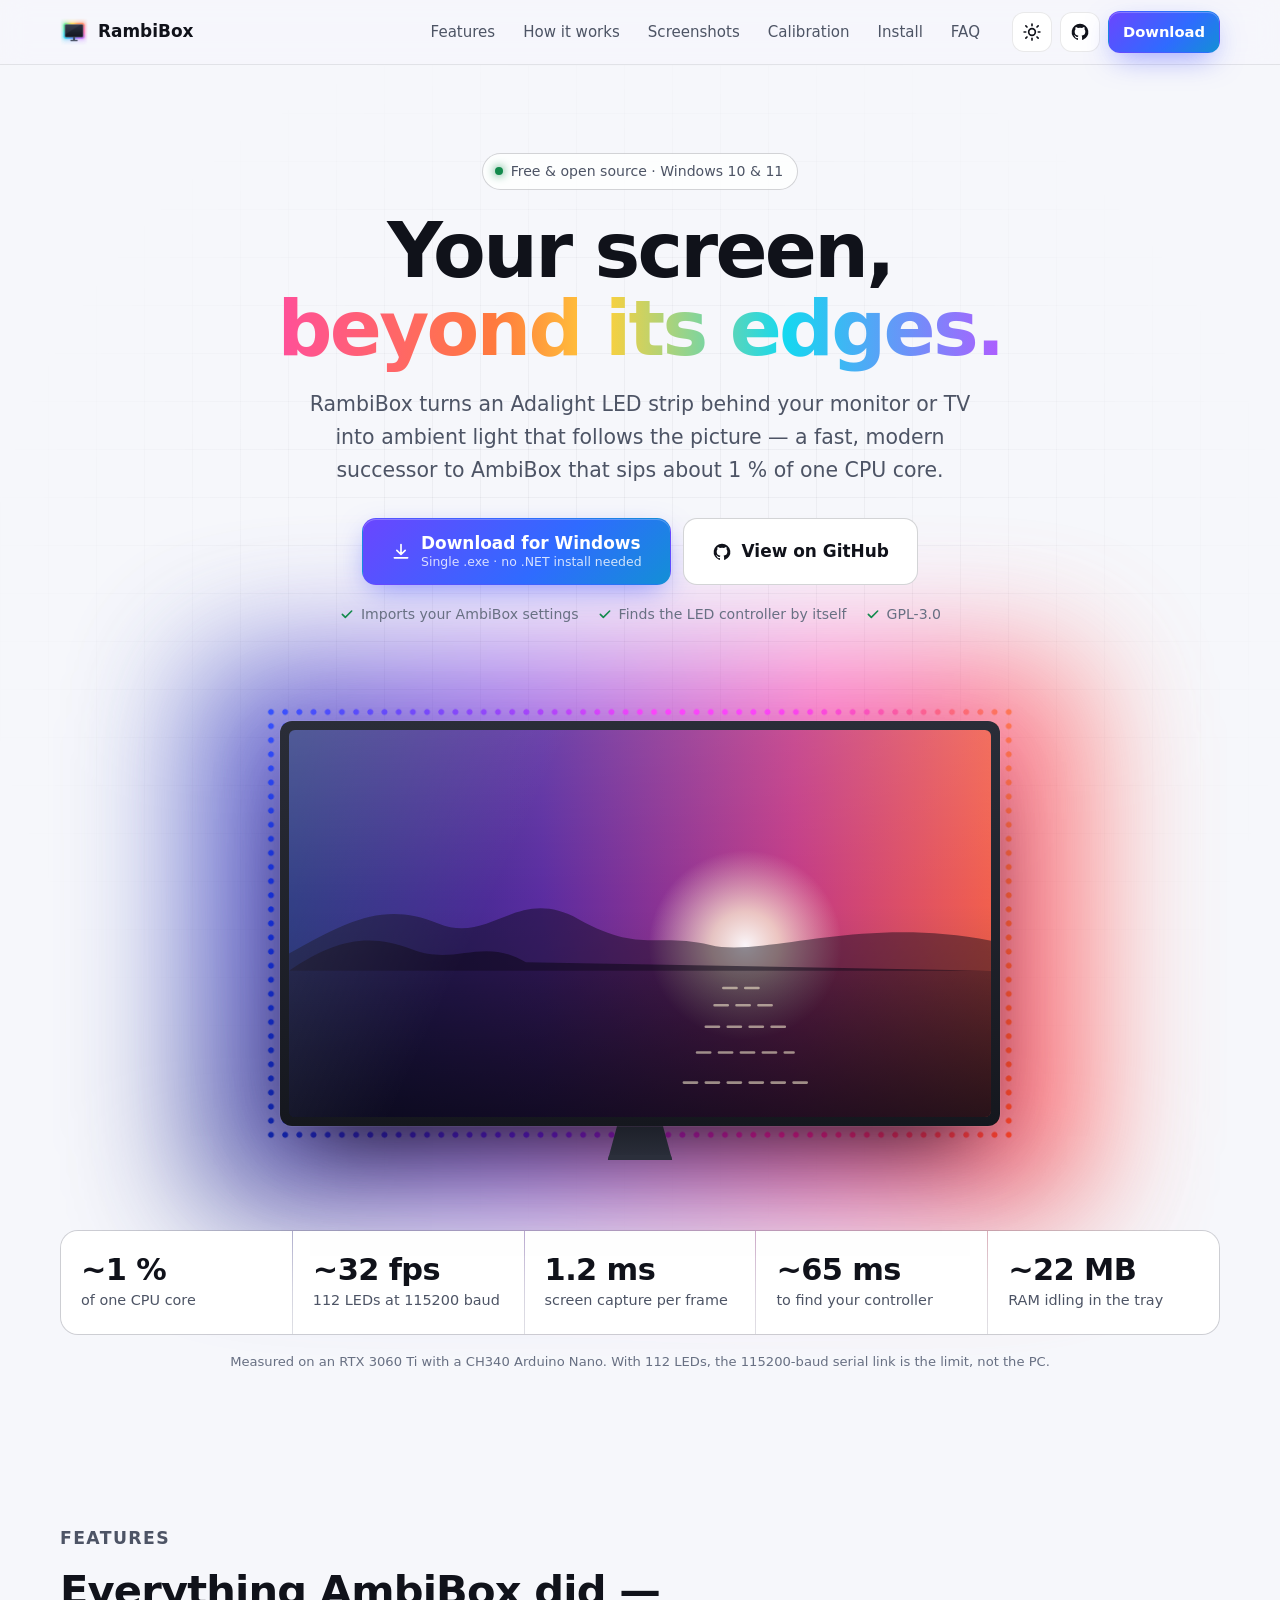
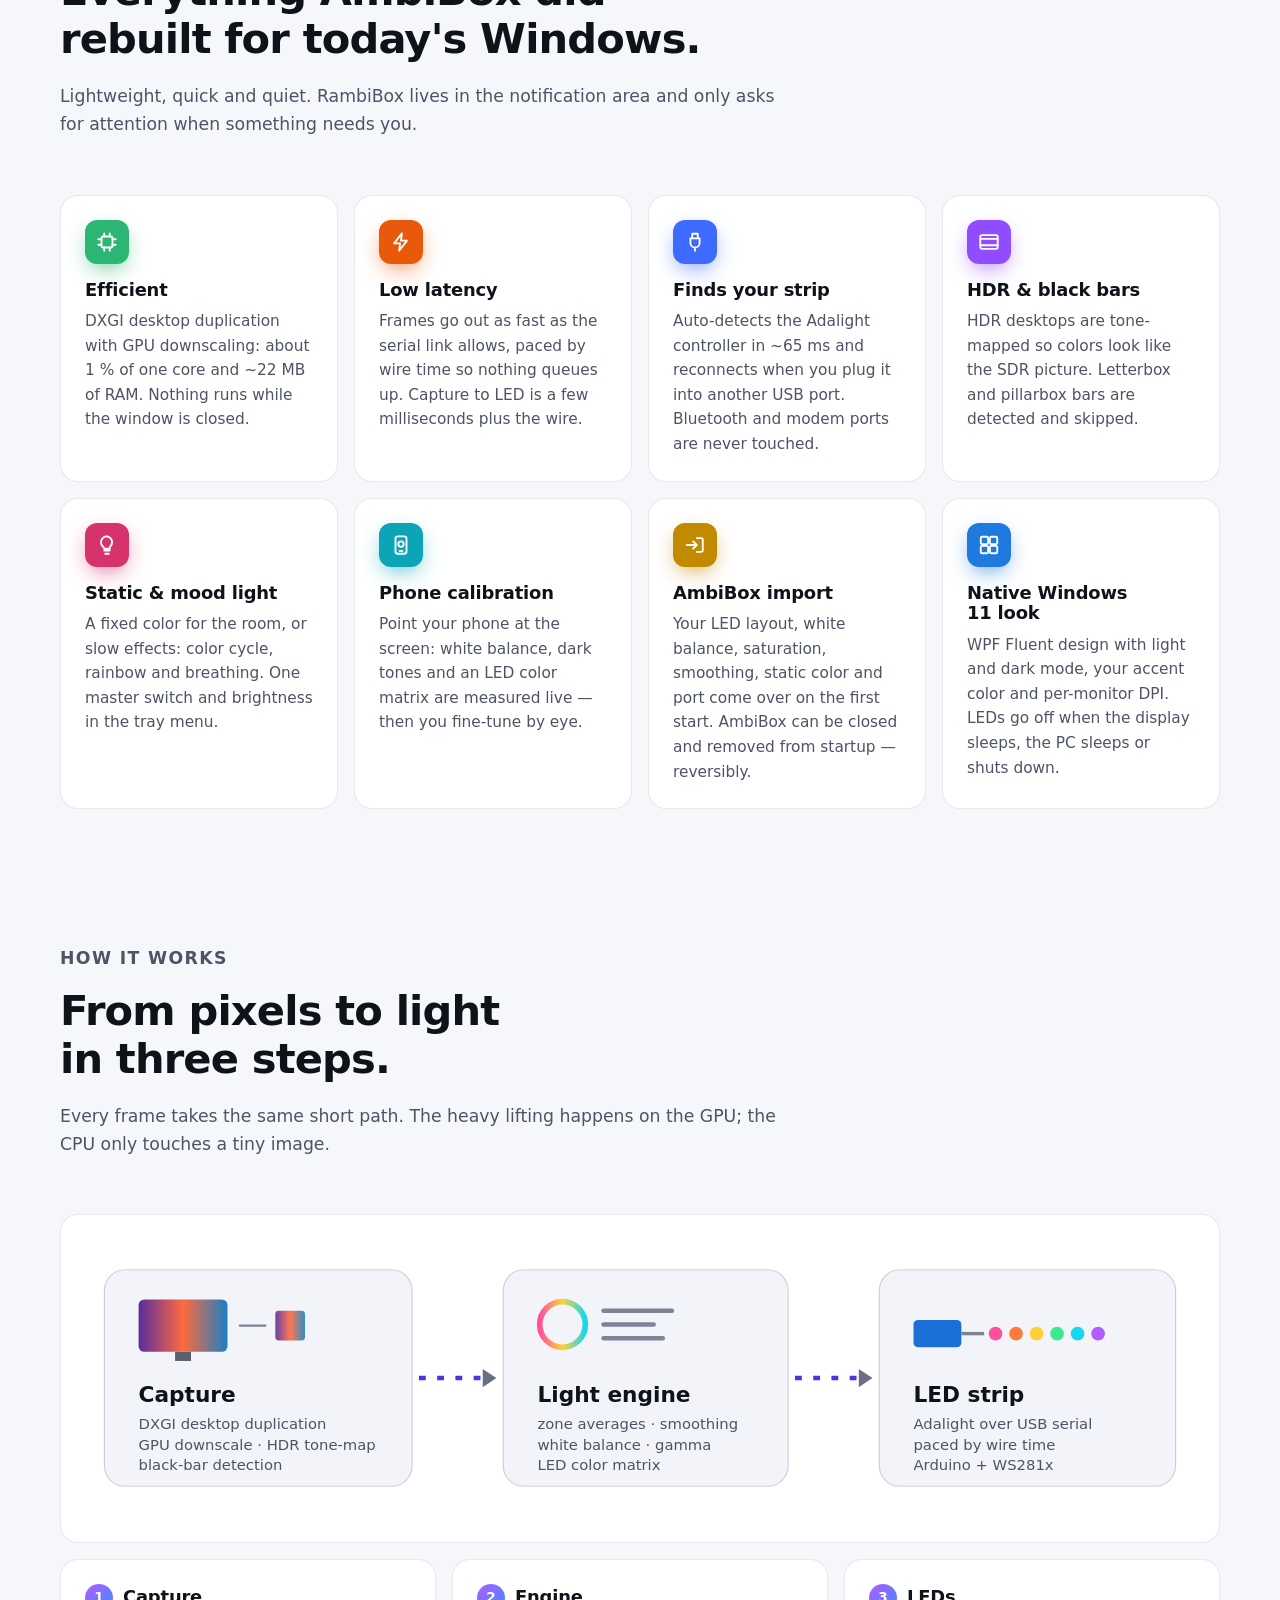
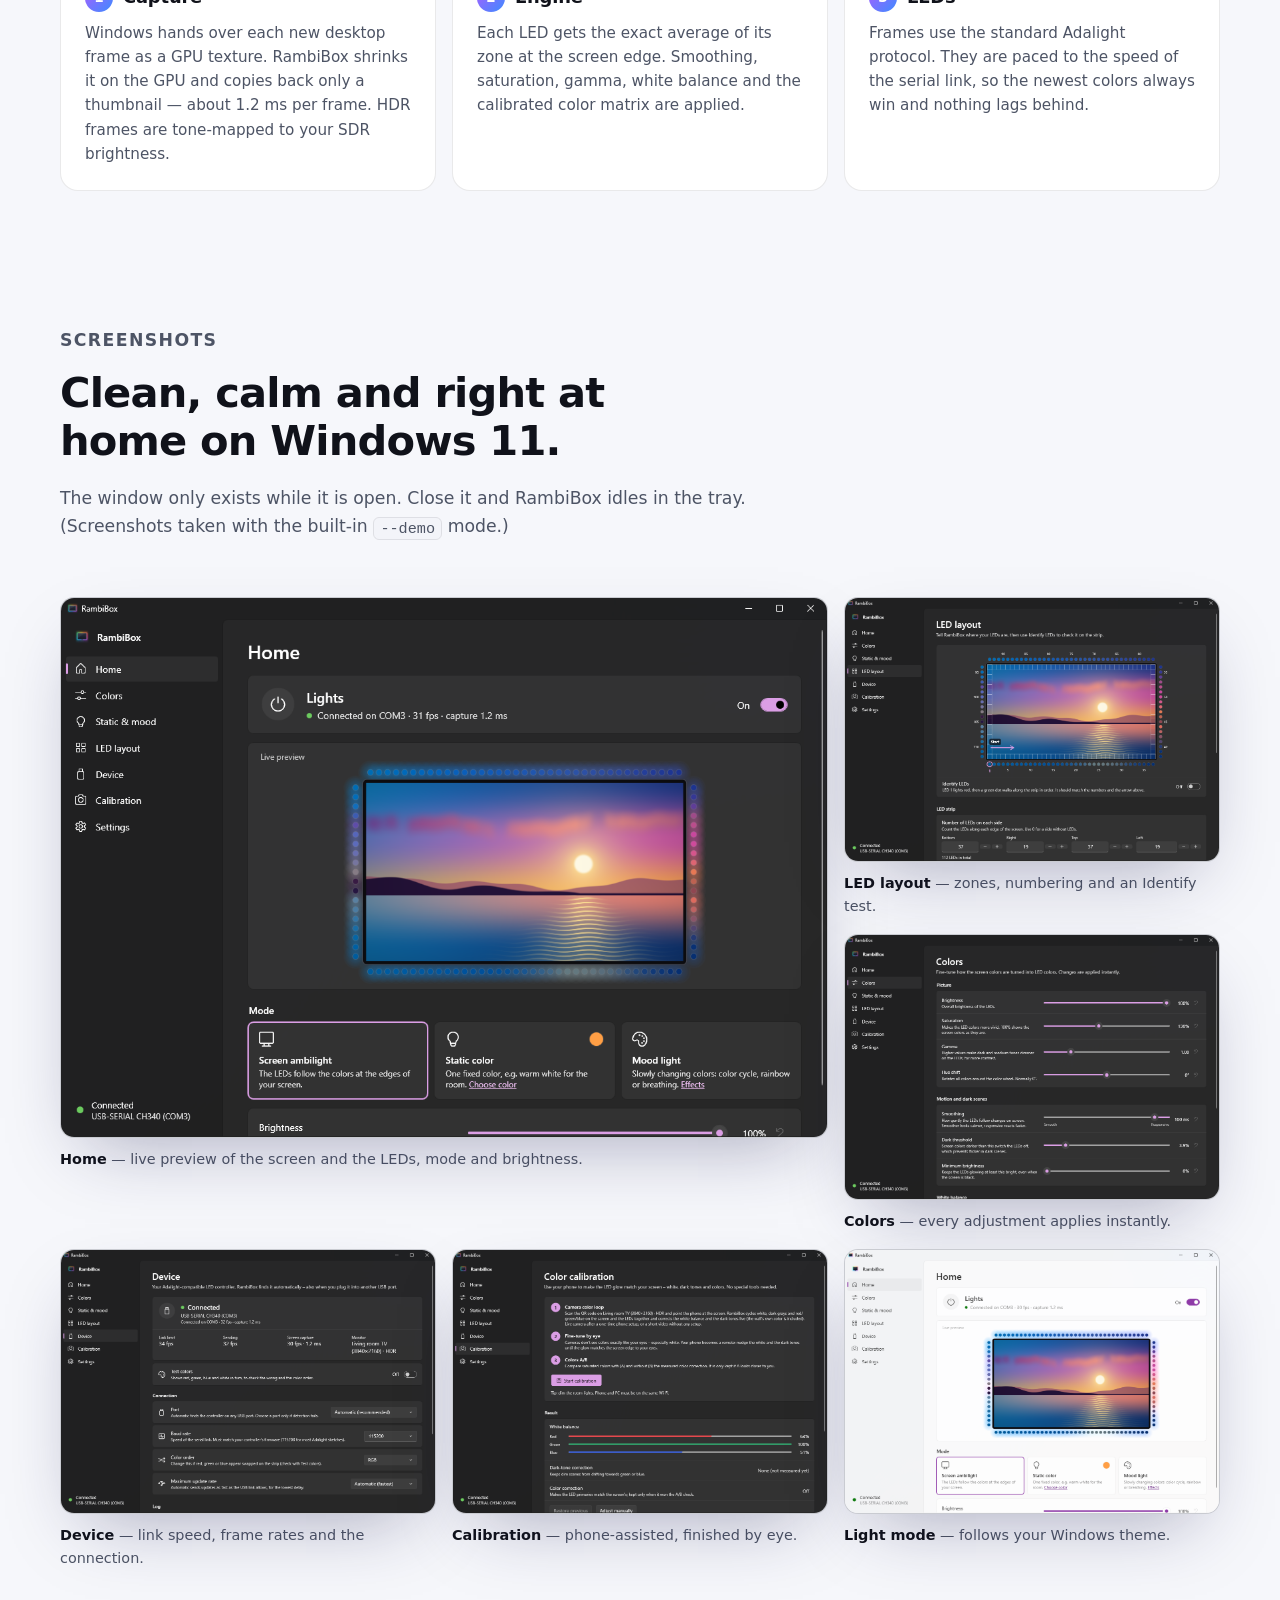
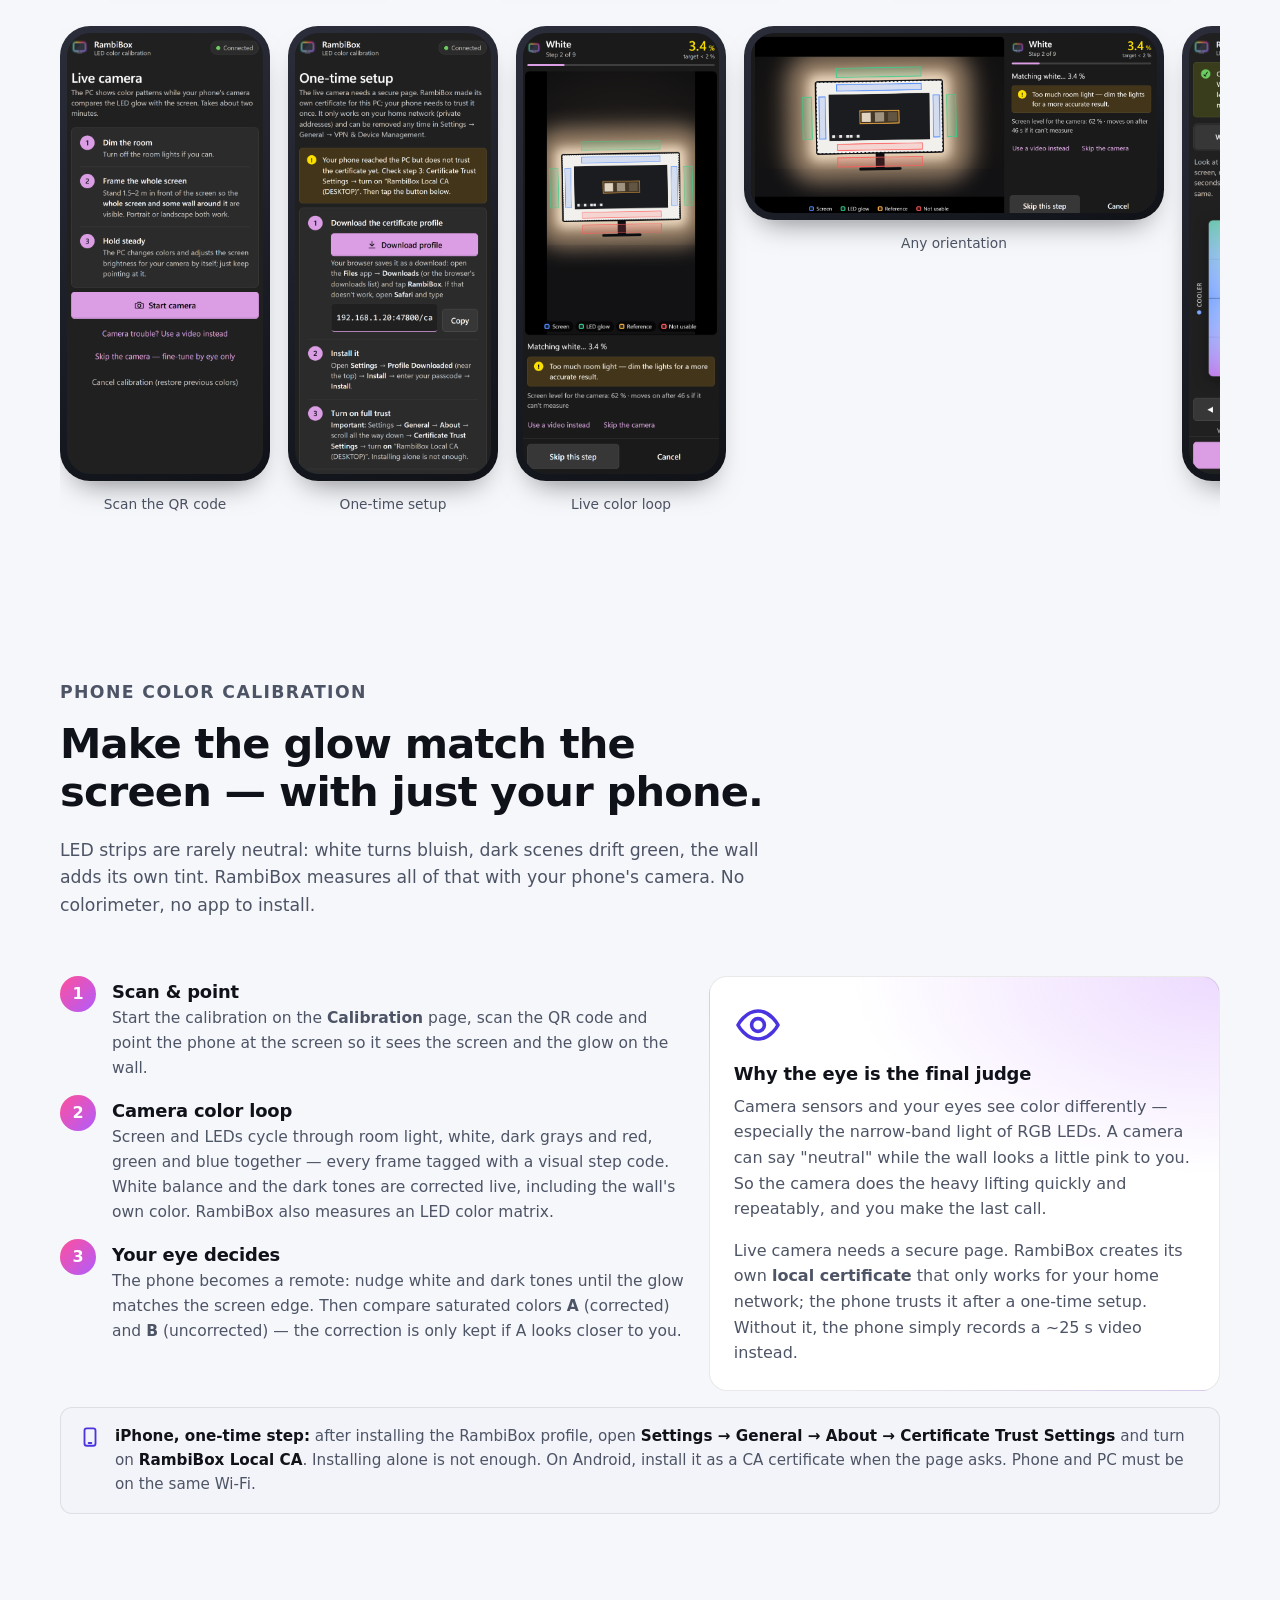
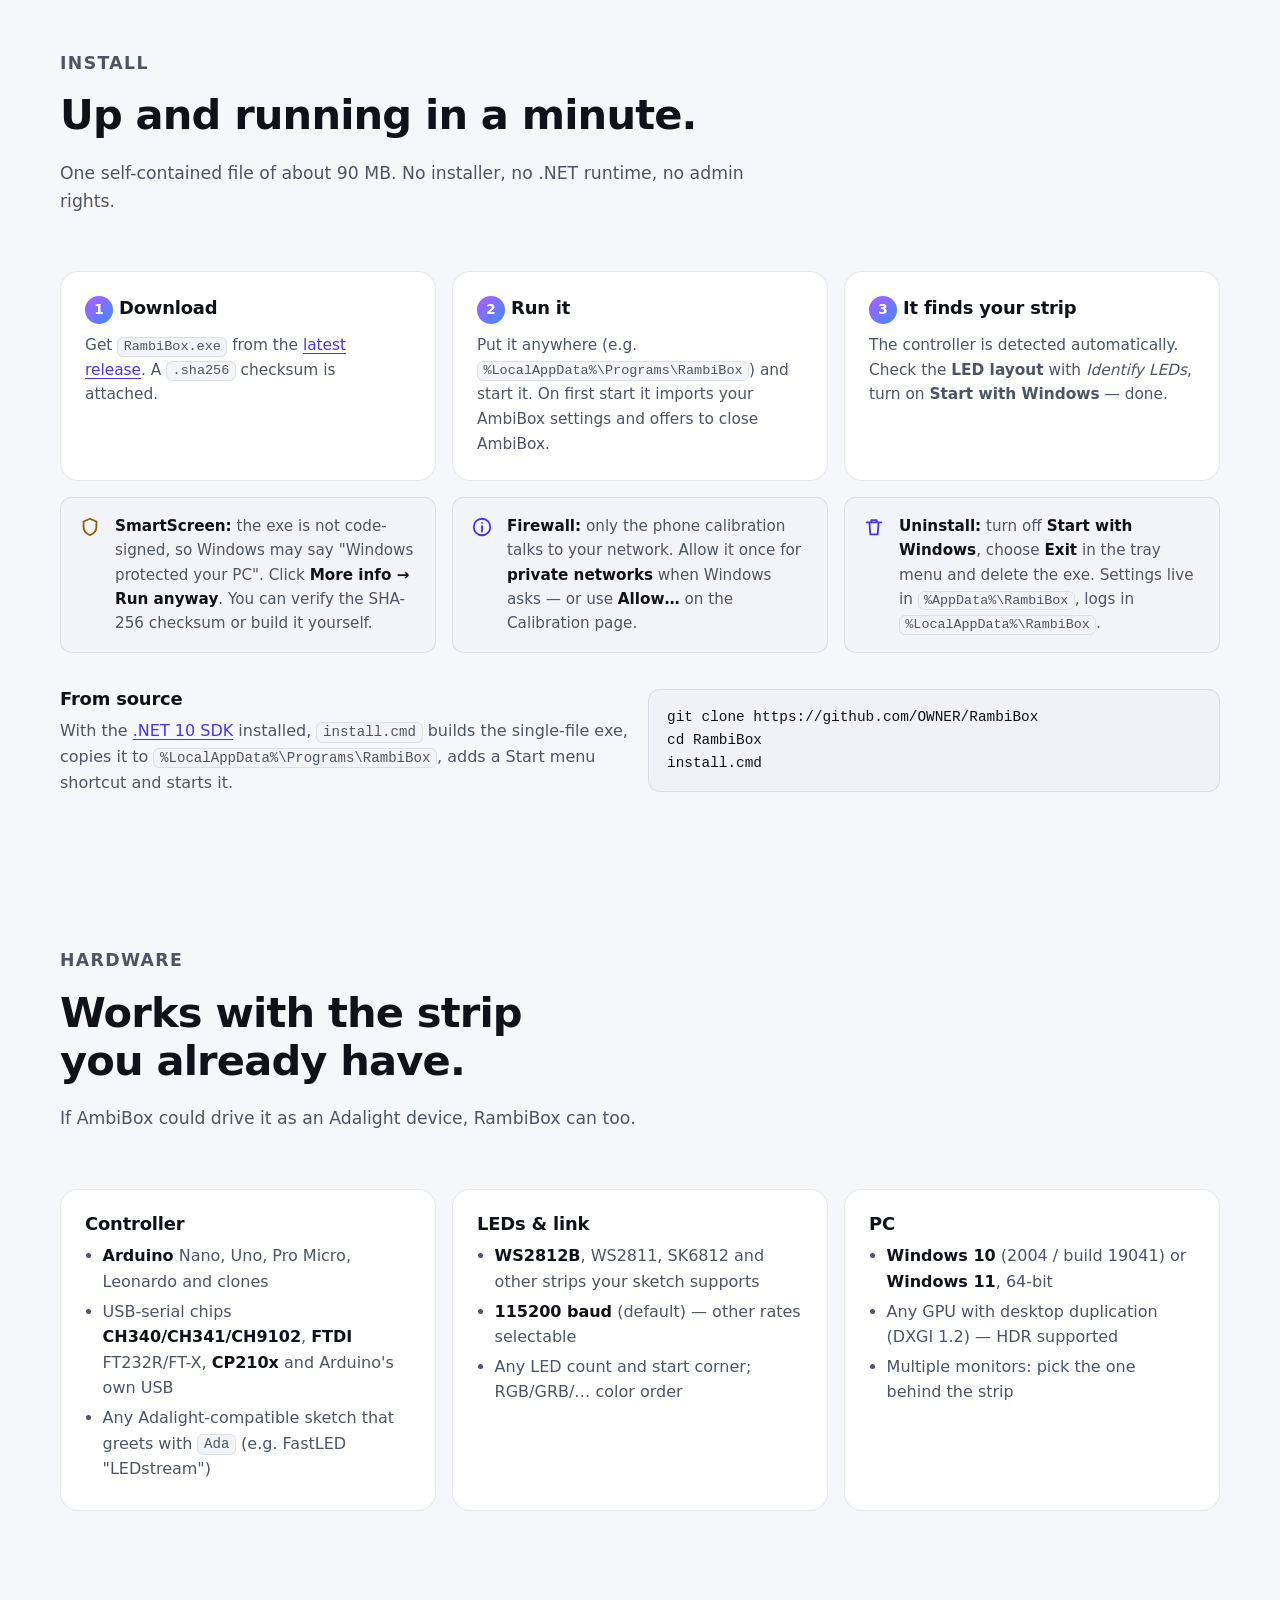
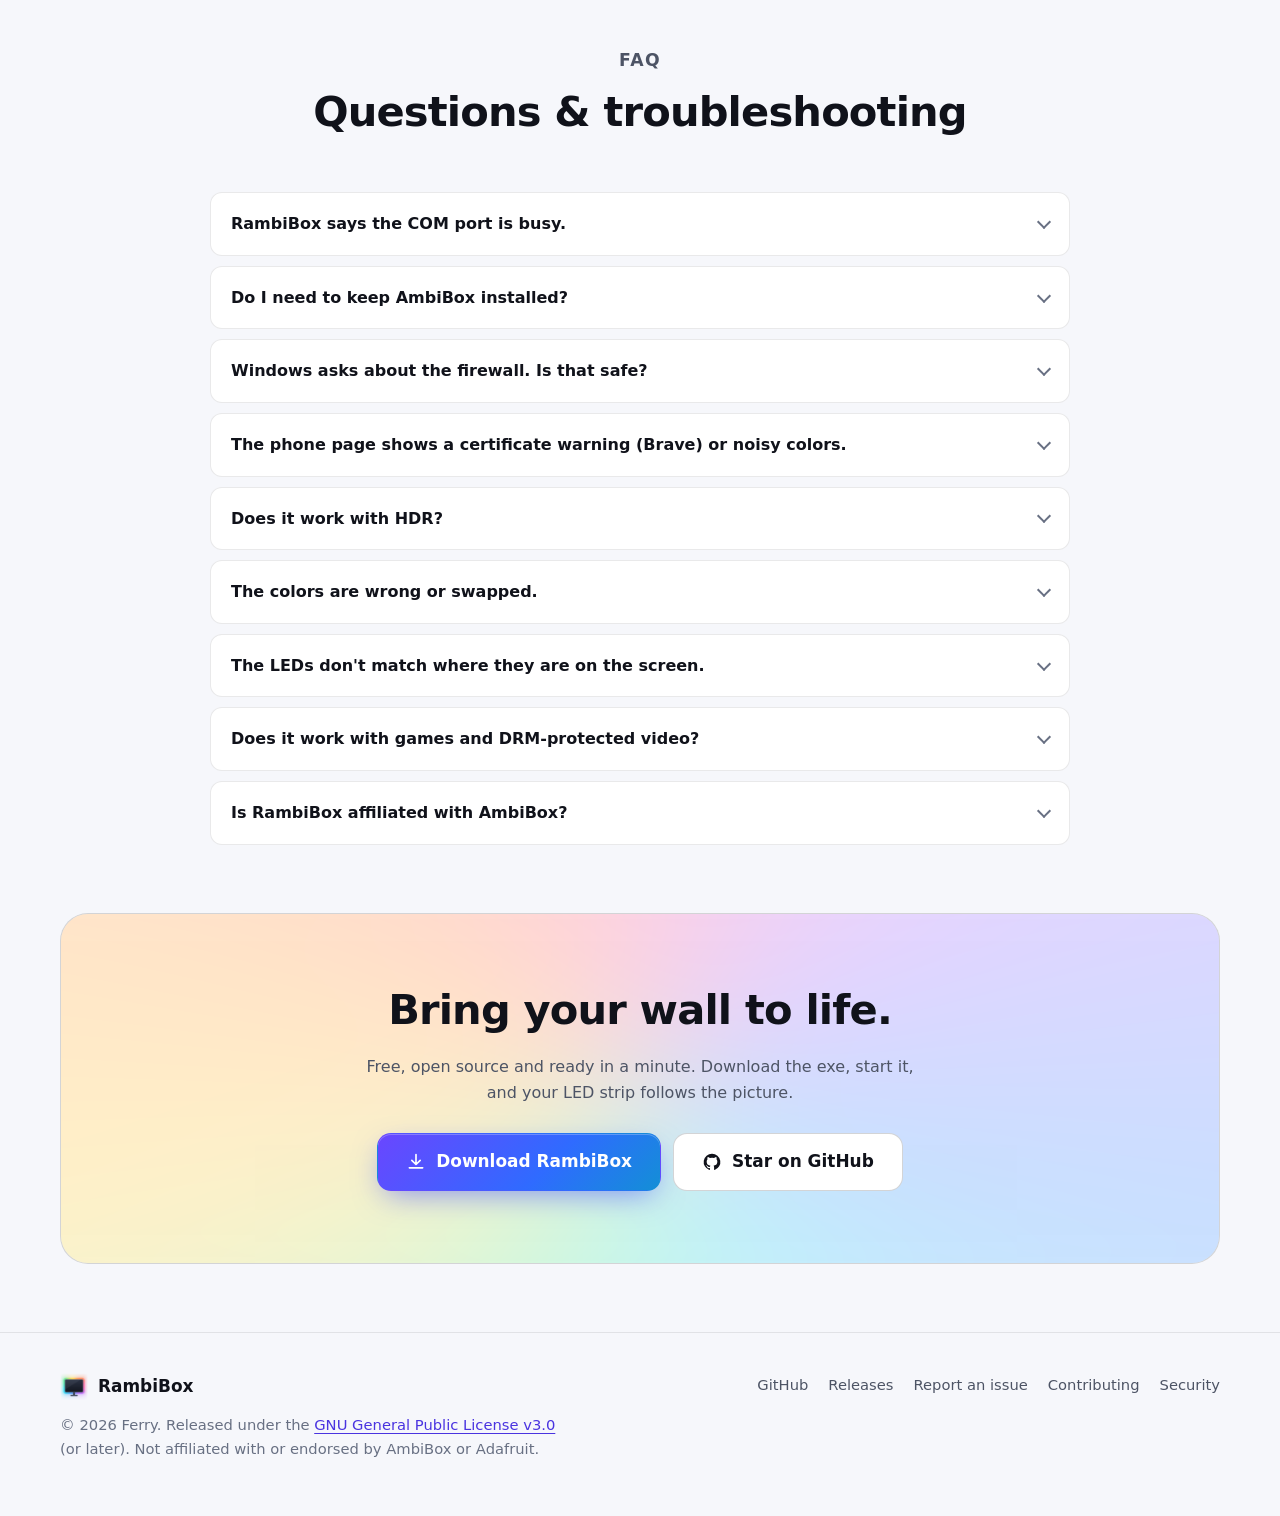
==== docs/index.html @ d223a51d "Open-source release: GPL-3.0, README, website, CI/release/pages workflows, --demo mode - LICENSE (GP" ====
<!doctype html>
<html lang="en">
<head>
  <meta charset="utf-8">
  <meta name="viewport" content="width=device-width, initial-scale=1">
  <title>RambiBox — Ambilight for Windows with Adalight LED strips</title>
  <meta name="description" content="RambiBox turns an Adalight LED strip behind your monitor or TV into ambient light that follows the picture. A fast, modern, open-source successor to AmbiBox for Windows 10 and 11.">
  <meta name="theme-color" content="#08090e" media="(prefers-color-scheme: dark)">
  <meta name="theme-color" content="#f6f7fb" media="(prefers-color-scheme: light)">
  <link rel="canonical" href="https://OWNER.github.io/RambiBox/">
  <link rel="icon" href="favicon.ico" sizes="any">
  <link rel="icon" href="assets/icon-256.png" type="image/png">
  <link rel="apple-touch-icon" href="assets/apple-touch-icon.png">

  <meta property="og:type" content="website">
  <meta property="og:site_name" content="RambiBox">
  <meta property="og:title" content="RambiBox — Ambilight for Windows">
  <meta property="og:description" content="Ambient light for Adalight LED strips on Windows 10/11: ~1 % CPU, ~32 fps, HDR, black-bar detection and phone color calibration. Free and open source.">
  <meta property="og:url" content="https://OWNER.github.io/RambiBox/">
  <meta property="og:image" content="https://OWNER.github.io/RambiBox/assets/og-image.png">
  <meta property="og:image:width" content="1200">
  <meta property="og:image:height" content="630">
  <meta property="og:image:alt" content="RambiBox: the app window with a live preview, surrounded by colorful ambient light">
  <meta name="twitter:card" content="summary_large_image">
  <meta name="twitter:title" content="RambiBox — Ambilight for Windows">
  <meta name="twitter:description" content="A fast, modern, open-source successor to AmbiBox for Adalight LED strips.">
  <meta name="twitter:image" content="https://OWNER.github.io/RambiBox/assets/og-image.png">

  <script>
    // apply a saved theme before first paint (no flash); storage may be unavailable
    (function () {
      var t = (location.search.match(/[?&]theme=(light|dark)/) || [])[1];
      try { t = t || localStorage.getItem("rambibox-theme"); } catch (e) {}
      if (t === "light" || t === "dark") document.documentElement.dataset.theme = t;
    })();
  </script>
  <link rel="stylesheet" href="style.css">
  <script type="application/ld+json">
  {
    "@context": "https://schema.org",
    "@type": "SoftwareApplication",
    "name": "RambiBox",
    "operatingSystem": "Windows 10, Windows 11",
    "applicationCategory": "UtilitiesApplication",
    "license": "https://www.gnu.org/licenses/gpl-3.0.html",
    "offers": { "@type": "Offer", "price": "0", "priceCurrency": "EUR" },
    "downloadUrl": "https://github.com/OWNER/RambiBox/releases/latest",
    "url": "https://OWNER.github.io/RambiBox/"
  }
  </script>
</head>
<body>
  <a class="skip-link" href="#main">Skip to content</a>

  <!-- shared icon symbols -->
  <svg width="0" height="0" style="position:absolute" aria-hidden="true" focusable="false">
    <defs>
      <symbol id="i-download" viewBox="0 0 24 24"><path fill="none" stroke="currentColor" stroke-width="2" stroke-linecap="round" stroke-linejoin="round" d="M12 3v12m0 0 5-5m-5 5-5-5M4 19h16"/></symbol>
      <symbol id="i-github" viewBox="0 0 24 24"><path fill="currentColor" d="M12 2a10 10 0 0 0-3.16 19.49c.5.09.68-.22.68-.48v-1.7c-2.78.6-3.37-1.34-3.37-1.34-.45-1.16-1.11-1.47-1.11-1.47-.91-.62.07-.6.07-.6 1 .07 1.53 1.03 1.53 1.03.9 1.52 2.34 1.08 2.91.83.09-.65.35-1.08.63-1.33-2.22-.25-4.55-1.11-4.55-4.94 0-1.09.39-1.98 1.03-2.68-.1-.26-.45-1.27.1-2.65 0 0 .84-.27 2.75 1.02a9.5 9.5 0 0 1 5 0c1.91-1.29 2.75-1.02 2.75-1.02.55 1.38.2 2.39.1 2.65.64.7 1.03 1.59 1.03 2.68 0 3.84-2.34 4.68-4.57 4.93.36.31.68.92.68 1.85v2.74c0 .27.18.58.69.48A10 10 0 0 0 12 2Z"/></symbol>
      <symbol id="i-check" viewBox="0 0 24 24"><path fill="none" stroke="currentColor" stroke-width="2.4" stroke-linecap="round" stroke-linejoin="round" d="m5 12.5 4.5 4.5L19 7.5"/></symbol>
      <symbol id="i-info" viewBox="0 0 24 24"><g fill="none" stroke="currentColor" stroke-width="2" stroke-linecap="round"><circle cx="12" cy="12" r="9"/><path d="M12 11v6M12 7.5v.01"/></g></symbol>
      <symbol id="i-shield" viewBox="0 0 24 24"><path fill="none" stroke="currentColor" stroke-width="2" stroke-linejoin="round" d="M12 3 5 6v5.5c0 4.4 3 8 7 9.5 4-1.5 7-5.1 7-9.5V6l-7-3Z"/></symbol>
      <symbol id="i-phone" viewBox="0 0 24 24"><g fill="none" stroke="currentColor" stroke-width="2" stroke-linecap="round" stroke-linejoin="round"><rect x="6" y="2.5" width="12" height="19" rx="2.5"/><path d="M10.5 18.5h3"/></g></symbol>
      <symbol id="i-trash" viewBox="0 0 24 24"><path fill="none" stroke="currentColor" stroke-width="2" stroke-linecap="round" stroke-linejoin="round" d="M4 7h16M9 7V4.5h6V7m-8 0 1 13h8l1-13"/></symbol>
    </defs>
  </svg>

  <header class="site-header">
    <nav class="nav container" aria-label="Main">
      <a class="brand" href="#top" aria-label="RambiBox home">
        <img src="assets/icon-256.png" alt="" width="28" height="28">
        <span>RambiBox</span>
      </a>
      <ul class="nav-links">
        <li><a href="#features">Features</a></li>
        <li><a href="#how">How it works</a></li>
        <li><a href="#screenshots">Screenshots</a></li>
        <li><a href="#calibration">Calibration</a></li>
        <li><a href="#install">Install</a></li>
        <li><a href="#faq">FAQ</a></li>
      </ul>
      <div class="nav-actions">
        <button class="icon-btn theme-toggle" type="button" aria-label="Switch between light and dark theme">
          <svg class="moon" viewBox="0 0 24 24" aria-hidden="true"><path fill="none" stroke="currentColor" stroke-width="2" stroke-linejoin="round" d="M20 14.5A8 8 0 0 1 9.5 4a8 8 0 1 0 10.5 10.5Z"/></svg>
          <svg class="sun" viewBox="0 0 24 24" aria-hidden="true"><g fill="none" stroke="currentColor" stroke-width="2" stroke-linecap="round"><circle cx="12" cy="12" r="4"/><path d="M12 2.5v2M12 19.5v2M4.6 4.6 6 6M18 18l1.4 1.4M2.5 12h2M19.5 12h2M4.6 19.4 6 18M18 6l1.4-1.4"/></g></svg>
        </button>
        <a class="icon-btn" href="https://github.com/OWNER/RambiBox" aria-label="RambiBox on GitHub"><svg aria-hidden="true"><use href="#i-github"/></svg></a>
        <a class="btn btn-primary btn-sm" href="https://github.com/OWNER/RambiBox/releases/latest">Download</a>
      </div>
    </nav>
  </header>

  <main id="main">
    <!-- ============================================================ hero -->
    <section class="hero" id="top" aria-labelledby="hero-title">
      <div class="container">
        <div class="hero-copy">
          <p class="badge"><span class="dot" aria-hidden="true"></span>Free &amp; open source · Windows 10 &amp; 11</p>
          <h1 id="hero-title">Your screen, <span class="gradient-text">beyond its edges.</span></h1>
          <p class="lead">RambiBox turns an Adalight LED strip behind your monitor or TV into ambient light that follows the picture — a fast, modern successor to AmbiBox that sips about 1&nbsp;% of one CPU core.</p>
          <div class="hero-cta">
            <a class="btn btn-primary btn-lg" href="https://github.com/OWNER/RambiBox/releases/latest">
              <svg aria-hidden="true"><use href="#i-download"/></svg>
              <span class="btn-label">Download for Windows<small>Single .exe · no .NET install needed</small></span>
            </a>
            <a class="btn btn-secondary btn-lg" href="https://github.com/OWNER/RambiBox">
              <svg aria-hidden="true"><use href="#i-github"/></svg>
              View on GitHub
            </a>
          </div>
          <p class="hero-meta">
            <span><svg aria-hidden="true"><use href="#i-check"/></svg>Imports your AmbiBox settings</span>
            <span><svg aria-hidden="true"><use href="#i-check"/></svg>Finds the LED controller by itself</span>
            <span><svg aria-hidden="true"><use href="#i-check"/></svg>GPL-3.0</span>
          </p>
        </div>

        <div class="showcase" role="img" aria-label="Illustration: a monitor whose colors spill onto the wall behind it as ambient light, with LED dots around its edges">
          <div class="wall-glow scene"></div>
          <div class="led-strip scene"></div>
          <div class="monitor">
            <div class="screen scene">
              <svg viewBox="0 0 160 90" preserveAspectRatio="none" aria-hidden="true">
                <defs>
                  <radialGradient id="sun" cx="0.5" cy="0.5" r="0.5">
                    <stop offset="0" stop-color="#fff" stop-opacity="0.95"/>
                    <stop offset="0.35" stop-color="#fff4d6" stop-opacity="0.75"/>
                    <stop offset="1" stop-color="#fff4d6" stop-opacity="0"/>
                  </radialGradient>
                  <linearGradient id="sea" x1="0" y1="0" x2="0" y2="1">
                    <stop offset="0" stop-color="#05060f" stop-opacity="0.05"/>
                    <stop offset="1" stop-color="#05060f" stop-opacity="0.55"/>
                  </linearGradient>
                </defs>
                <circle cx="104" cy="50" r="22" fill="url(#sun)"/>
                <path d="M0 52 C 14 44, 22 40, 34 45 S 52 36, 66 44 S 84 47, 96 50 S 130 43, 160 49 V 56 H 0 Z" fill="#0b0716" fill-opacity="0.45"/>
                <path d="M0 56 C 10 49, 18 47, 28 51 S 44 48, 54 54 L 160 56 V 90 H 0 Z" fill="#0b0716" fill-opacity="0.55"/>
                <rect x="0" y="56" width="160" height="34" fill="url(#sea)"/>
                <g stroke="#fff4d6" stroke-opacity="0.55" stroke-width="0.6" stroke-linecap="round">
                  <path d="M99 60h10M97 64h14M95 69h18M93 75h22M90 82h28" stroke-dasharray="3 2"/>
                </g>
              </svg>
            </div>
          </div>
          <div class="stand"></div>
        </div>

        <dl class="stats">
          <div class="stat"><dt class="visually-hidden">CPU use</dt><dd style="margin:0"><b>~1 %</b><span>of one CPU core</span></dd></div>
          <div class="stat"><dt class="visually-hidden">Frame rate</dt><dd style="margin:0"><b>~32 fps</b><span>112 LEDs at 115200 baud</span></dd></div>
          <div class="stat"><dt class="visually-hidden">Capture time</dt><dd style="margin:0"><b>1.2 ms</b><span>screen capture per frame</span></dd></div>
          <div class="stat"><dt class="visually-hidden">Detection time</dt><dd style="margin:0"><b>~65 ms</b><span>to find your controller</span></dd></div>
          <div class="stat"><dt class="visually-hidden">Memory</dt><dd style="margin:0"><b>~22 MB</b><span>RAM idling in the tray</span></dd></div>
        </dl>
        <p class="stats-note">Measured on an RTX 3060 Ti with a CH340 Arduino Nano. With 112 LEDs, the 115200-baud serial link is the limit, not the PC.</p>
      </div>
    </section>

    <!-- ============================================================ features -->
    <section id="features" aria-labelledby="features-title">
      <div class="container">
        <div class="section-head">
          <p class="eyebrow">Features</p>
          <h2 id="features-title">Everything AmbiBox did — rebuilt for today's Windows.</h2>
          <p>Lightweight, quick and quiet. RambiBox lives in the notification area and only asks for attention when something needs you.</p>
        </div>
        <div class="features">
          <article class="card feature">
            <div class="feature-icon" style="--c:#2bb673"><svg viewBox="0 0 24 24" aria-hidden="true"><g fill="none" stroke="currentColor" stroke-width="2" stroke-linecap="round" stroke-linejoin="round"><rect x="6" y="6" width="12" height="12" rx="2"/><path d="M9 2.5V6M15 2.5V6M9 18v3.5M15 18v3.5M2.5 9H6M2.5 15H6M18 9h3.5M18 15h3.5"/></g></svg></div>
            <h3>Efficient</h3>
            <p>DXGI desktop duplication with GPU downscaling: about 1&nbsp;% of one core and ~22&nbsp;MB of RAM. Nothing runs while the window is closed.</p>
          </article>
          <article class="card feature">
            <div class="feature-icon" style="--c:#e8590c"><svg viewBox="0 0 24 24" aria-hidden="true"><path fill="none" stroke="currentColor" stroke-width="2" stroke-linejoin="round" d="M13 2.5 4.5 13.5H11L10 21.5l8.5-11H12l1-8Z"/></svg></div>
            <h3>Low latency</h3>
            <p>Frames go out as fast as the serial link allows, paced by wire time so nothing queues up. Capture to LED is a few milliseconds plus the wire.</p>
          </article>
          <article class="card feature">
            <div class="feature-icon" style="--c:#3d6bff"><svg viewBox="0 0 24 24" aria-hidden="true"><g fill="none" stroke="currentColor" stroke-width="2" stroke-linecap="round" stroke-linejoin="round"><path d="M9 3h6v5H9zM7 8h10v5a5 5 0 0 1-10 0V8ZM12 18v3.5"/></g></svg></div>
            <h3>Finds your strip</h3>
            <p>Auto-detects the Adalight controller in ~65&nbsp;ms and reconnects when you plug it into another USB port. Bluetooth and modem ports are never touched.</p>
          </article>
          <article class="card feature">
            <div class="feature-icon" style="--c:#8f4dff"><svg viewBox="0 0 24 24" aria-hidden="true"><g fill="none" stroke="currentColor" stroke-width="2" stroke-linecap="round" stroke-linejoin="round"><rect x="2.5" y="4.5" width="19" height="15" rx="2"/><path d="M2.5 8.5h19M2.5 15.5h19"/></g></svg></div>
            <h3>HDR &amp; black bars</h3>
            <p>HDR desktops are tone-mapped so colors look like the SDR picture. Letterbox and pillarbox bars are detected and skipped.</p>
          </article>
          <article class="card feature">
            <div class="feature-icon" style="--c:#d6336c"><svg viewBox="0 0 24 24" aria-hidden="true"><g fill="none" stroke="currentColor" stroke-width="2" stroke-linecap="round" stroke-linejoin="round"><path d="M9 18h6M10 21.5h4M12 2.5a6.5 6.5 0 0 0-4 11.6c.6.5 1 1.2 1 2V16h6v-.9c0-.8.4-1.5 1-2A6.5 6.5 0 0 0 12 2.5Z"/></g></svg></div>
            <h3>Static &amp; mood light</h3>
            <p>A fixed color for the room, or slow effects: color cycle, rainbow and breathing. One master switch and brightness in the tray menu.</p>
          </article>
          <article class="card feature">
            <div class="feature-icon" style="--c:#0ca5b8"><svg viewBox="0 0 24 24" aria-hidden="true"><g fill="none" stroke="currentColor" stroke-width="2" stroke-linecap="round" stroke-linejoin="round"><rect x="6" y="2.5" width="12" height="19" rx="2.5"/><circle cx="12" cy="11" r="3"/><path d="M10.5 18.5h3"/></g></svg></div>
            <h3>Phone calibration</h3>
            <p>Point your phone at the screen: white balance, dark tones and an LED color matrix are measured live — then you fine-tune by eye.</p>
          </article>
          <article class="card feature">
            <div class="feature-icon" style="--c:#c28a00"><svg viewBox="0 0 24 24" aria-hidden="true"><g fill="none" stroke="currentColor" stroke-width="2" stroke-linecap="round" stroke-linejoin="round"><path d="M3 12h11m0 0-4-4m4 4-4 4M14 4.5h4.5a2 2 0 0 1 2 2v11a2 2 0 0 1-2 2H14"/></g></svg></div>
            <h3>AmbiBox import</h3>
            <p>Your LED layout, white balance, saturation, smoothing, static color and port come over on the first start. AmbiBox can be closed and removed from startup — reversibly.</p>
          </article>
          <article class="card feature">
            <div class="feature-icon" style="--c:#1f7ae0"><svg viewBox="0 0 24 24" aria-hidden="true"><g fill="none" stroke="currentColor" stroke-width="2" stroke-linejoin="round"><rect x="3" y="3" width="8" height="8" rx="1.5"/><rect x="13" y="3" width="8" height="8" rx="1.5"/><rect x="3" y="13" width="8" height="8" rx="1.5"/><rect x="13" y="13" width="8" height="8" rx="1.5"/></g></svg></div>
            <h3>Native Windows 11 look</h3>
            <p>WPF Fluent design with light and dark mode, your accent color and per-monitor DPI. LEDs go off when the display sleeps, the PC sleeps or shuts down.</p>
          </article>
        </div>
      </div>
    </section>

    <!-- ============================================================ how it works -->
    <section id="how" aria-labelledby="how-title">
      <div class="container">
        <div class="section-head">
          <p class="eyebrow">How it works</p>
          <h2 id="how-title">From pixels to light in three steps.</h2>
          <p>Every frame takes the same short path. The heavy lifting happens on the GPU; the CPU only touches a tiny image.</p>
        </div>

        <div class="card pipeline-wrap">
          <svg class="pipeline pipeline-wide" viewBox="0 0 960 230" role="img" aria-labelledby="pipe-title pipe-desc">
            <title id="pipe-title">RambiBox pipeline</title>
            <desc id="pipe-desc">The screen is captured with DXGI desktop duplication and downscaled on the GPU, the light engine turns edge colors into LED colors, and the Adalight device sends them over USB serial to the LED strip.</desc>
            <defs>
              <linearGradient id="flowGradient" x1="0" x2="1">
                <stop offset="0" stop-color="#ff4f9a"/><stop offset="0.5" stop-color="#ffd03a"/><stop offset="1" stop-color="#14d8f0"/>
              </linearGradient>
              <linearGradient id="screenGrad" x1="0" x2="1">
                <stop offset="0" stop-color="#5a2ca0"/><stop offset="0.5" stop-color="#ff6a3d"/><stop offset="1" stop-color="#1b7fc4"/>
              </linearGradient>
            </defs>
            <!-- node 1: capture -->
            <rect class="node" x="10" y="20" width="270" height="190" rx="18"/>
            <rect x="40" y="46" width="78" height="46" rx="5" fill="url(#screenGrad)"/>
            <rect x="72" y="92" width="14" height="8" fill="#5b6070"/>
            <path d="M128 69h24" stroke="#7d8496" stroke-width="2"/>
            <rect x="160" y="56" width="26" height="26" rx="3" fill="url(#screenGrad)" opacity="0.9"/>
            <text x="40" y="136" font-size="19" font-weight="700">Capture</text>
            <text class="sub" x="40" y="160">DXGI desktop duplication</text>
            <text class="sub" x="40" y="178">GPU downscale · HDR tone-map</text>
            <text class="sub" x="40" y="196">black-bar detection</text>
            <!-- arrow -->
            <path class="flow" d="M286 115h56" stroke-width="4" fill="none"/>
            <path class="arrow-head" d="M342 107l12 8-12 8z"/>
            <!-- node 2: engine -->
            <rect class="node" x="360" y="20" width="250" height="190" rx="18"/>
            <g transform="translate(390 46)">
              <circle cx="22" cy="22" r="20" fill="none" stroke="url(#flowGradient)" stroke-width="5"/>
              <path d="M58 10h60M58 22h44M58 34h52" stroke="#7d8496" stroke-width="4" stroke-linecap="round"/>
            </g>
            <text x="390" y="136" font-size="19" font-weight="700">Light engine</text>
            <text class="sub" x="390" y="160">zone averages · smoothing</text>
            <text class="sub" x="390" y="178">white balance · gamma</text>
            <text class="sub" x="390" y="196">LED color matrix</text>
            <!-- arrow -->
            <path class="flow" d="M616 115h56" stroke-width="4" fill="none"/>
            <path class="arrow-head" d="M672 107l12 8-12 8z"/>
            <!-- node 3: LEDs -->
            <rect class="node" x="690" y="20" width="260" height="190" rx="18"/>
            <g transform="translate(720 52)">
              <rect x="0" y="12" width="42" height="24" rx="4" fill="#1d6fd8"/>
              <path d="M42 24h20" stroke="#7d8496" stroke-width="3"/>
              <circle cx="72" cy="24" r="6" fill="#ff4f9a"/><circle cx="90" cy="24" r="6" fill="#ff7a3d"/><circle cx="108" cy="24" r="6" fill="#ffd03a"/>
              <circle cx="126" cy="24" r="6" fill="#3ce88c"/><circle cx="144" cy="24" r="6" fill="#14d8f0"/><circle cx="162" cy="24" r="6" fill="#b05cff"/>
            </g>
            <text x="720" y="136" font-size="19" font-weight="700">LED strip</text>
            <text class="sub" x="720" y="160">Adalight over USB serial</text>
            <text class="sub" x="720" y="178">paced by wire time</text>
            <text class="sub" x="720" y="196">Arduino + WS281x</text>
          </svg>

          <svg class="pipeline pipeline-tall" viewBox="0 0 320 560" role="img" aria-labelledby="pipe2-title">
            <title id="pipe2-title">RambiBox pipeline: capture, light engine, LED strip</title>
            <rect class="node" x="10" y="10" width="300" height="140" rx="18"/>
            <text x="34" y="52" font-size="20" font-weight="700">1 · Capture</text>
            <text class="sub" x="34" y="80">DXGI desktop duplication</text>
            <text class="sub" x="34" y="100">GPU downscale · HDR tone-map</text>
            <text class="sub" x="34" y="120">black-bar detection</text>
            <path class="flow" d="M160 156v40" stroke-width="4" fill="none"/>
            <path class="arrow-head" d="M152 196l8 12 8-12z"/>
            <rect class="node" x="10" y="212" width="300" height="140" rx="18"/>
            <text x="34" y="254" font-size="20" font-weight="700">2 · Light engine</text>
            <text class="sub" x="34" y="282">zone averages · smoothing</text>
            <text class="sub" x="34" y="302">white balance · gamma</text>
            <text class="sub" x="34" y="322">LED color matrix</text>
            <path class="flow" d="M160 358v40" stroke-width="4" fill="none"/>
            <path class="arrow-head" d="M152 398l8 12 8-12z"/>
            <rect class="node" x="10" y="414" width="300" height="140" rx="18"/>
            <text x="34" y="456" font-size="20" font-weight="700">3 · LED strip</text>
            <text class="sub" x="34" y="484">Adalight over USB serial</text>
            <text class="sub" x="34" y="504">paced by wire time</text>
            <text class="sub" x="34" y="524">Arduino + WS281x</text>
          </svg>
        </div>

        <div class="how-details">
          <div class="card">
            <h3><span class="step-num">1</span>Capture</h3>
            <p>Windows hands over each new desktop frame as a GPU texture. RambiBox shrinks it on the GPU and copies back only a thumbnail — about 1.2&nbsp;ms per frame. HDR frames are tone-mapped to your SDR brightness.</p>
          </div>
          <div class="card">
            <h3><span class="step-num">2</span>Engine</h3>
            <p>Each LED gets the exact average of its zone at the screen edge. Smoothing, saturation, gamma, white balance and the calibrated color matrix are applied.</p>
          </div>
          <div class="card">
            <h3><span class="step-num">3</span>LEDs</h3>
            <p>Frames use the standard Adalight protocol. They are paced to the speed of the serial link, so the newest colors always win and nothing lags behind.</p>
          </div>
        </div>
      </div>
    </section>

    <!-- ============================================================ screenshots -->
    <section id="screenshots" aria-labelledby="shots-title">
      <div class="container">
        <div class="section-head">
          <p class="eyebrow">Screenshots</p>
          <h2 id="shots-title">Clean, calm and right at home on Windows&nbsp;11.</h2>
          <p>The window only exists while it is open. Close it and RambiBox idles in the tray. (Screenshots taken with the built-in <code>--demo</code> mode.)</p>
        </div>
        <div class="shots">
          <figure class="shot large">
            <a href="assets/app-home-dark.png" data-lightbox aria-label="Enlarge: Home page with live preview">
              <div class="window-frame"><img src="assets/app-home-dark.png" width="1126" height="793" alt="RambiBox Home page in dark mode: connected on COM3 at 31 fps, a live preview of a sunset scene with glowing LED dots around it, and the mode cards for screen ambilight, static color and mood light."></div>
            </a>
            <figcaption><b>Home</b> — live preview of the screen and the LEDs, mode and brightness.</figcaption>
          </figure>
          <figure class="shot">
            <a href="assets/app-layout-dark.png" data-lightbox aria-label="Enlarge: LED layout page">
              <div class="window-frame"><img src="assets/app-layout-dark.png" width="1126" height="793" loading="lazy" alt="LED layout page: numbered LEDs around the screen with their capture zones and the start corner, plus LEDs per side."></div>
            </a>
            <figcaption><b>LED layout</b> — zones, numbering and an Identify test.</figcaption>
          </figure>
          <figure class="shot">
            <a href="assets/app-colors-dark.png" data-lightbox aria-label="Enlarge: Colors page">
              <div class="window-frame"><img src="assets/app-colors-dark.png" width="1126" height="793" loading="lazy" alt="Colors page with sliders for brightness, saturation, gamma, hue shift, smoothing, dark threshold and minimum brightness."></div>
            </a>
            <figcaption><b>Colors</b> — every adjustment applies instantly.</figcaption>
          </figure>
          <figure class="shot">
            <a href="assets/app-device-dark.png" data-lightbox aria-label="Enlarge: Device page">
              <div class="window-frame"><img src="assets/app-device-dark.png" width="1126" height="793" loading="lazy" alt="Device page: connected to a USB-SERIAL CH340 on COM3, link limit 34 fps, sending 30 fps, screen capture 1.2 ms, with port, baud rate and color order settings."></div>
            </a>
            <figcaption><b>Device</b> — link speed, frame rates and the connection.</figcaption>
          </figure>
          <figure class="shot">
            <a href="assets/app-calibration-dark.png" data-lightbox aria-label="Enlarge: Calibration page">
              <div class="window-frame"><img src="assets/app-calibration-dark.png" width="1126" height="793" loading="lazy" alt="Color calibration page with the three steps — camera color loop, fine-tune by eye, colors A/B — and the resulting white balance."></div>
            </a>
            <figcaption><b>Calibration</b> — phone-assisted, finished by eye.</figcaption>
          </figure>
          <figure class="shot">
            <a href="assets/app-home-light.png" data-lightbox aria-label="Enlarge: Home page in light mode">
              <div class="window-frame"><img src="assets/app-home-light.png" width="1126" height="793" loading="lazy" alt="RambiBox Home page in light mode with the live preview."></div>
            </a>
            <figcaption><b>Light mode</b> — follows your Windows theme.</figcaption>
          </figure>
        </div>

        <h3 class="visually-hidden">On the phone</h3>
        <div class="phone-strip" role="list" aria-label="Phone calibration screenshots">
          <figure class="phone" role="listitem">
            <a href="assets/phone-landing.png" data-lightbox aria-label="Enlarge: phone start page">
              <div class="phone-frame"><div class="phone-screen"><span class="fallback"><svg aria-hidden="true"><use href="#i-phone"/></svg>Start page</span><img class="phone-img" src="assets/phone-landing.png" width="390" height="844" loading="lazy" alt="Phone: RambiBox calibration start page after scanning the QR code."></div></div>
            </a>
            <figcaption>Scan the QR code</figcaption>
          </figure>
          <figure class="phone" role="listitem">
            <a href="assets/phone-setup.png" data-lightbox aria-label="Enlarge: one-time phone setup">
              <div class="phone-frame"><div class="phone-screen"><span class="fallback"><svg aria-hidden="true"><use href="#i-shield"/></svg>One-time setup</span><img class="phone-img" src="assets/phone-setup.png" width="390" height="844" loading="lazy" alt="Phone: one-time setup that installs RambiBox's local certificate for the live camera."></div></div>
            </a>
            <figcaption>One-time setup</figcaption>
          </figure>
          <figure class="phone" role="listitem">
            <a href="assets/phone-live-portrait.png" data-lightbox aria-label="Enlarge: live camera color loop">
              <div class="phone-frame"><div class="phone-screen"><span class="fallback"><svg aria-hidden="true"><use href="#i-phone"/></svg>Live color loop</span><img class="phone-img" src="assets/phone-live-portrait.png" width="390" height="844" loading="lazy" alt="Phone: live camera view of the screen and LEDs during the color loop."></div></div>
            </a>
            <figcaption>Live color loop</figcaption>
          </figure>
          <figure class="phone landscape" role="listitem">
            <a href="assets/phone-live-landscape.png" data-lightbox aria-label="Enlarge: live camera in landscape">
              <div class="phone-frame"><div class="phone-screen"><span class="fallback"><svg aria-hidden="true"><use href="#i-phone"/></svg>Landscape works too</span><img class="phone-img" src="assets/phone-live-landscape.png" width="844" height="390" loading="lazy" alt="Phone held sideways: live camera calibration in landscape orientation."></div></div>
            </a>
            <figcaption>Any orientation</figcaption>
          </figure>
          <figure class="phone" role="listitem">
            <a href="assets/phone-eye.png" data-lightbox aria-label="Enlarge: fine-tune by eye">
              <div class="phone-frame"><div class="phone-screen"><span class="fallback"><svg aria-hidden="true"><use href="#i-phone"/></svg>Fine-tune by eye</span><img class="phone-img" src="assets/phone-eye.png" width="390" height="844" loading="lazy" alt="Phone: remote control to nudge white and dark tones by eye."></div></div>
            </a>
            <figcaption>Fine-tune by eye</figcaption>
          </figure>
          <figure class="phone" role="listitem">
            <a href="assets/phone-ab.png" data-lightbox aria-label="Enlarge: colors A/B">
              <div class="phone-frame"><div class="phone-screen"><span class="fallback"><svg aria-hidden="true"><use href="#i-phone"/></svg>Colors A/B</span><img class="phone-img" src="assets/phone-ab.png" width="390" height="844" loading="lazy" alt="Phone: A/B comparison of saturated colors with and without the measured color correction."></div></div>
            </a>
            <figcaption>Colors A/B</figcaption>
          </figure>
          <figure class="phone" role="listitem">
            <a href="assets/phone-live-light.png" data-lightbox aria-label="Enlarge: phone page in light mode">
              <div class="phone-frame"><div class="phone-screen"><span class="fallback"><svg aria-hidden="true"><use href="#i-phone"/></svg>Light mode</span><img class="phone-img" src="assets/phone-live-light.png" width="390" height="844" loading="lazy" alt="Phone: the calibration page in light mode."></div></div>
            </a>
            <figcaption>Light mode</figcaption>
          </figure>
        </div>
      </div>
    </section>

    <!-- ============================================================ calibration -->
    <section id="calibration" aria-labelledby="calib-title">
      <div class="container">
        <div class="section-head">
          <p class="eyebrow">Phone color calibration</p>
          <h2 id="calib-title">Make the glow match the screen — with just your phone.</h2>
          <p>LED strips are rarely neutral: white turns bluish, dark scenes drift green, the wall adds its own tint. RambiBox measures all of that with your phone's camera. No colorimeter, no app to install.</p>
        </div>
        <div class="calib-grid">
          <ol class="steps">
            <li>
              <div>
                <h3>Scan &amp; point</h3>
                <p>Start the calibration on the <b>Calibration</b> page, scan the QR code and point the phone at the screen so it sees the screen and the glow on the wall.</p>
              </div>
            </li>
            <li>
              <div>
                <h3>Camera color loop</h3>
                <p>Screen and LEDs cycle through room light, white, dark grays and red, green and blue together — every frame tagged with a visual step code. White balance and the dark tones are corrected live, including the wall's own color. RambiBox also measures an LED color matrix.</p>
              </div>
            </li>
            <li>
              <div>
                <h3>Your eye decides</h3>
                <p>The phone becomes a remote: nudge white and dark tones until the glow matches the screen edge. Then compare saturated colors <b>A</b> (corrected) and <b>B</b> (uncorrected) — the correction is only kept if A looks closer to you.</p>
              </div>
            </li>
          </ol>
          <div class="card eye-card">
            <svg class="big-icon" viewBox="0 0 24 24" aria-hidden="true"><g fill="none" stroke="currentColor" stroke-width="1.8" stroke-linecap="round" stroke-linejoin="round"><path d="M2 12s3.6-7 10-7 10 7 10 7-3.6 7-10 7S2 12 2 12Z"/><circle cx="12" cy="12" r="3.2"/></g></svg>
            <h3>Why the eye is the final judge</h3>
            <p>Camera sensors and your eyes see color differently — especially the narrow-band light of RGB LEDs. A camera can say "neutral" while the wall looks a little pink to you. So the camera does the heavy lifting quickly and repeatably, and you make the last call.</p>
            <p style="margin:0">Live camera needs a secure page. RambiBox creates its own <b>local certificate</b> that only works for your home network; the phone trusts it after a one-time setup. Without it, the phone simply records a ~25&nbsp;s video instead.</p>
          </div>
        </div>
        <div class="callout">
          <svg aria-hidden="true"><use href="#i-phone"/></svg>
          <p><strong>iPhone, one-time step:</strong> after installing the RambiBox profile, open <span class="path">Settings → General → About → Certificate Trust Settings</span> and turn on <b>RambiBox Local CA</b>. Installing alone is not enough. On Android, install it as a CA certificate when the page asks. Phone and PC must be on the same Wi-Fi.</p>
        </div>
      </div>
    </section>

    <!-- ============================================================ install -->
    <section id="install" aria-labelledby="install-title">
      <div class="container">
        <div class="section-head">
          <p class="eyebrow">Install</p>
          <h2 id="install-title">Up and running in a minute.</h2>
          <p>One self-contained file of about 90&nbsp;MB. No installer, no .NET runtime, no admin rights.</p>
        </div>
        <div class="install-steps">
          <div class="card">
            <h3><span class="step-num">1</span> Download</h3>
            <p>Get <code>RambiBox.exe</code> from the <a href="https://github.com/OWNER/RambiBox/releases/latest">latest release</a>. A <code>.sha256</code> checksum is attached.</p>
          </div>
          <div class="card">
            <h3><span class="step-num">2</span> Run it</h3>
            <p>Put it anywhere (e.g. <code>%LocalAppData%\Programs\RambiBox</code>) and start it. On first start it imports your AmbiBox settings and offers to close AmbiBox.</p>
          </div>
          <div class="card">
            <h3><span class="step-num">3</span> It finds your strip</h3>
            <p>The controller is detected automatically. Check the <b>LED layout</b> with <i>Identify LEDs</i>, turn on <b>Start with Windows</b> — done.</p>
          </div>
        </div>
        <div class="install-notes">
          <div class="callout warn">
            <svg aria-hidden="true"><use href="#i-shield"/></svg>
            <p><strong>SmartScreen:</strong> the exe is not code-signed, so Windows may say "Windows protected your PC". Click <b>More info → Run anyway</b>. You can verify the SHA-256 checksum or build it yourself.</p>
          </div>
          <div class="callout">
            <svg aria-hidden="true"><use href="#i-info"/></svg>
            <p><strong>Firewall:</strong> only the phone calibration talks to your network. Allow it once for <b>private networks</b> when Windows asks — or use <b>Allow…</b> on the Calibration page.</p>
          </div>
          <div class="callout">
            <svg aria-hidden="true"><use href="#i-trash"/></svg>
            <p><strong>Uninstall:</strong> turn off <b>Start with Windows</b>, choose <b>Exit</b> in the tray menu and delete the exe. Settings live in <code>%AppData%\RambiBox</code>, logs in <code>%LocalAppData%\RambiBox</code>.</p>
          </div>
        </div>
        <div class="source-build">
          <div>
            <h3>From source</h3>
            <p>With the <a href="https://dotnet.microsoft.com/download/dotnet/10.0">.NET 10 SDK</a> installed, <code>install.cmd</code> builds the single-file exe, copies it to <code>%LocalAppData%\Programs\RambiBox</code>, adds a Start menu shortcut and starts it.</p>
          </div>
          <pre><code>git clone https://github.com/OWNER/RambiBox
cd RambiBox
install.cmd</code></pre>
        </div>
      </div>
    </section>

    <!-- ============================================================ hardware -->
    <section id="hardware" aria-labelledby="hw-title">
      <div class="container">
        <div class="section-head">
          <p class="eyebrow">Hardware</p>
          <h2 id="hw-title">Works with the strip you already have.</h2>
          <p>If AmbiBox could drive it as an Adalight device, RambiBox can too.</p>
        </div>
        <div class="hw-grid">
          <div class="card">
            <h3>Controller</h3>
            <ul>
              <li><b>Arduino</b> Nano, Uno, Pro Micro, Leonardo and clones</li>
              <li>USB-serial chips <b>CH340/CH341/CH9102</b>, <b>FTDI</b> FT232R/FT-X, <b>CP210x</b> and Arduino's own USB</li>
              <li>Any Adalight-compatible sketch that greets with <code>Ada</code> (e.g. FastLED "LEDstream")</li>
            </ul>
          </div>
          <div class="card">
            <h3>LEDs &amp; link</h3>
            <ul>
              <li><b>WS2812B</b>, WS2811, SK6812 and other strips your sketch supports</li>
              <li><b>115200 baud</b> (default) — other rates selectable</li>
              <li>Any LED count and start corner; RGB/GRB/… color order</li>
            </ul>
          </div>
          <div class="card">
            <h3>PC</h3>
            <ul>
              <li><b>Windows 10</b> (2004 / build 19041) or <b>Windows 11</b>, 64-bit</li>
              <li>Any GPU with desktop duplication (DXGI 1.2) — HDR supported</li>
              <li>Multiple monitors: pick the one behind the strip</li>
            </ul>
          </div>
        </div>
      </div>
    </section>

    <!-- ============================================================ FAQ -->
    <section id="faq" aria-labelledby="faq-title">
      <div class="container">
        <div class="section-head center">
          <p class="eyebrow">FAQ</p>
          <h2 id="faq-title">Questions &amp; troubleshooting</h2>
        </div>
        <div class="faq">
          <details>
            <summary>RambiBox says the COM port is busy.</summary>
            <div class="answer"><p>Only one program can use the LED controller. Usually that is AmbiBox (or Prismatik, Arduino's serial monitor…). RambiBox detects a running AmbiBox and offers to close it and remove it from startup. The AmbiBox shortcut is kept as <code>%AppData%\RambiBox\AmbiBox.lnk.disabled</code>, so this is reversible.</p></div>
          </details>
          <details>
            <summary>Do I need to keep AmbiBox installed?</summary>
            <div class="answer"><p>No. It is only read once to import your settings (LED layout, white balance, saturation, smoothing, static color, port). You can re-import any time from <b>Settings</b> while it is still installed.</p></div>
          </details>
          <details>
            <summary>Windows asks about the firewall. Is that safe?</summary>
            <div class="answer"><p>Yes — allow <b>Private networks</b> only. The phone calibration runs a small web server on TCP ports 47800–47820 while the calibration is open (at most 45 minutes). It answers only private-network addresses, needs a random token from the QR code, and serves only the first phone that connects. Nothing is sent to the internet. Details in <a href="https://github.com/OWNER/RambiBox/blob/main/SECURITY.md">SECURITY.md</a>.</p></div>
          </details>
          <details>
            <summary>The phone page shows a certificate warning (Brave) or noisy colors.</summary>
            <div class="answer"><p>In Brave, tap <b>Show details → Visit this website</b>. Brave Shields add random noise to camera images ("farbling"); turn Shields off for this page (lion icon) for the best accuracy. On iPhone, open the setup link in <b>Safari</b> to install the profile — then enable it under <span class="path">Settings → General → About → Certificate Trust Settings</span>.</p></div>
          </details>
          <details>
            <summary>Does it work with HDR?</summary>
            <div class="answer"><p>Yes. HDR desktops are captured in their native 16-bit format and tone-mapped to SDR using Windows' <i>SDR content brightness</i>, so the LEDs look like the picture — not washed out or overly bright.</p></div>
          </details>
          <details>
            <summary>The colors are wrong or swapped.</summary>
            <div class="answer"><p>Turn on <b>Test colors</b> on the Device page: red, green, blue and white are shown in turn. If they are swapped, change the <b>Color order</b>. If the whites look tinted, run the phone calibration or adjust the white balance on the Colors page.</p></div>
          </details>
          <details>
            <summary>The LEDs don't match where they are on the screen.</summary>
            <div class="answer"><p>On <b>LED layout</b>, set the number of LEDs per side and the start corner and direction, then turn on <b>Identify LEDs</b>: LED 1 lights red and a green dot walks along the strip — it should follow the numbers and the arrow in the preview.</p></div>
          </details>
          <details>
            <summary>Does it work with games and DRM-protected video?</summary>
            <div class="answer"><p>Games in borderless or windowed fullscreen work fine, and so does most exclusive fullscreen on Windows 10/11. Copy-protected video (some streaming apps and browsers with hardware DRM) can appear black to any screen capture — then the LEDs stay dark. Playing such video in a browser with hardware acceleration turned off usually helps.</p></div>
          </details>
          <details>
            <summary>Is RambiBox affiliated with AmbiBox?</summary>
            <div class="answer"><p>No. RambiBox is an independent open-source project. It can read AmbiBox settings so switching is painless.</p></div>
          </details>
        </div>
      </div>
    </section>

    <section aria-labelledby="cta-title" style="padding-top:0">
      <div class="container">
        <div class="cta-band">
          <h2 id="cta-title">Bring your wall to life.</h2>
          <p>Free, open source and ready in a minute. Download the exe, start it, and your LED strip follows the picture.</p>
          <div class="hero-cta">
            <a class="btn btn-primary btn-lg" href="https://github.com/OWNER/RambiBox/releases/latest"><svg aria-hidden="true"><use href="#i-download"/></svg>Download RambiBox</a>
            <a class="btn btn-secondary btn-lg" href="https://github.com/OWNER/RambiBox"><svg aria-hidden="true"><use href="#i-github"/></svg>Star on GitHub</a>
          </div>
        </div>
      </div>
    </section>
  </main>

  <footer class="site-footer">
    <div class="container footer-grid">
      <div>
        <a class="brand" href="#top"><img src="assets/icon-256.png" alt="" width="24" height="24"><span>RambiBox</span></a>
        <p>© 2026 Ferry. Released under the <a href="https://github.com/OWNER/RambiBox/blob/main/LICENSE">GNU General Public License v3.0</a> (or later). Not affiliated with or endorsed by AmbiBox or Adafruit.</p>
      </div>
      <ul class="footer-links">
        <li><a href="https://github.com/OWNER/RambiBox">GitHub</a></li>
        <li><a href="https://github.com/OWNER/RambiBox/releases">Releases</a></li>
        <li><a href="https://github.com/OWNER/RambiBox/issues/new/choose">Report an issue</a></li>
        <li><a href="https://github.com/OWNER/RambiBox/blob/main/CONTRIBUTING.md">Contributing</a></li>
        <li><a href="https://github.com/OWNER/RambiBox/blob/main/SECURITY.md">Security</a></li>
      </ul>
    </div>
  </footer>

  <dialog class="lightbox" id="lightbox" aria-label="Screenshot">
    <img alt="" id="lightbox-img">
    <div class="lightbox-bar">
      <p id="lightbox-caption"></p>
      <form method="dialog"><button class="btn btn-secondary btn-sm" type="submit">Close</button></form>
    </div>
  </dialog>

  <script src="script.js" defer></script>
</body>
</html>
---- docs/style.css ----
/* RambiBox website — static, no build step. Dark first, light via prefers-color-scheme or the theme toggle. */

:root {
  color-scheme: dark;
  --bg: #08090e;
  --bg-2: #0d0f16;
  --surface: #12141d;
  --surface-2: #181b26;
  --border: rgba(255, 255, 255, 0.08);
  --border-strong: rgba(255, 255, 255, 0.16);
  --text: #eef0f6;
  --muted: #a6acbb;
  --faint: #7d8496;
  --accent: #8b7bff;
  --accent-2: #3d8bff;
  --accent-text: #b9b0ff;
  --btn-text: #ffffff;
  --code-bg: #0b0d14;
  --shadow: 0 30px 80px -20px rgba(0, 0, 0, 0.7);
  --glow-opacity: 0.95;
  --grid-line: rgba(255, 255, 255, 0.035);
  --ok: #3ce88c;
  --warn: #ffd03a;

  --pink: #ff4f9a;
  --violet: #b05cff;
  --blue: #3d8bff;
  --cyan: #14d8f0;
  --green: #3ce88c;
  --yellow: #ffd03a;
  --orange: #ff7a3d;

  --radius: 18px;
  --radius-sm: 12px;
  --max: 1160px;
  --gutter: clamp(16px, 4vw, 32px);
  --font: ui-sans-serif, system-ui, "Segoe UI Variable Text", "Segoe UI", -apple-system, BlinkMacSystemFont, Roboto,
    "Helvetica Neue", Arial, sans-serif;
  --font-display: "Segoe UI Variable Display", ui-sans-serif, system-ui, "Segoe UI", -apple-system, BlinkMacSystemFont,
    Roboto, "Helvetica Neue", Arial, sans-serif;
  --mono: ui-monospace, "Cascadia Code", "Cascadia Mono", Consolas, "SF Mono", Menlo, monospace;

  /* the "movie" that plays on the illustrated monitor; the wall glow and LED dots use the same picture */
  --scene: linear-gradient(90deg, #1c2a78 0%, #5a2ca0 12%, #c23a86 24%, #ff6a3d 36%, #ffb347 46%, #ff6a3d 54%,
      #2ec4b6 66%, #1b7fc4 78%, #3b2fa0 90%, #1c2a78 100%);
  --scene-shade: linear-gradient(180deg, rgba(255, 255, 255, 0.10), rgba(255, 255, 255, 0) 45%, rgba(0, 0, 0, 0.28));
}

@media (prefers-color-scheme: light) {
  :root:not([data-theme="dark"]) {
    color-scheme: light;
    --bg: #f6f7fb;
    --bg-2: #eef0f6;
    --surface: #ffffff;
    --surface-2: #f3f4f9;
    --border: rgba(16, 18, 30, 0.09);
    --border-strong: rgba(16, 18, 30, 0.18);
    --text: #10121a;
    --muted: #4d5465;
    --faint: #687083;
    --accent: #5b45f0;
    --accent-2: #2463e8;
    --accent-text: #4a34e0;
    --code-bg: #f1f2f8;
    --shadow: 0 30px 70px -25px rgba(30, 30, 80, 0.35);
    --glow-opacity: 0.7;
    --grid-line: rgba(16, 18, 30, 0.04);
    --ok: #138a4c;
    --warn: #8a6100;
  }
}

:root[data-theme="light"] {
  color-scheme: light;
  --bg: #f6f7fb;
  --bg-2: #eef0f6;
  --surface: #ffffff;
  --surface-2: #f3f4f9;
  --border: rgba(16, 18, 30, 0.09);
  --border-strong: rgba(16, 18, 30, 0.18);
  --text: #10121a;
  --muted: #4d5465;
  --faint: #687083;
  --accent: #5b45f0;
  --accent-2: #2463e8;
  --accent-text: #4a34e0;
  --code-bg: #f1f2f8;
  --shadow: 0 30px 70px -25px rgba(30, 30, 80, 0.35);
  --glow-opacity: 0.7;
  --grid-line: rgba(16, 18, 30, 0.04);
  --ok: #138a4c;
  --warn: #8a6100;
}

/* ------------------------------------------------------------------ base */

*,
*::before,
*::after { box-sizing: border-box; }

html { scroll-behavior: smooth; -webkit-text-size-adjust: 100%; }

body {
  margin: 0;
  background: var(--bg);
  color: var(--text);
  font: 400 1rem/1.6 var(--font);
  -webkit-font-smoothing: antialiased;
  overflow-x: hidden;
}

img, svg { max-width: 100%; }
img { height: auto; }

a { color: var(--accent-text); text-decoration-thickness: 1px; text-underline-offset: 3px; }
a:hover { text-decoration-thickness: 2px; }

:focus-visible {
  outline: 3px solid var(--cyan);
  outline-offset: 3px;
  border-radius: 6px;
}

h1, h2, h3 { font-family: var(--font-display); line-height: 1.15; margin: 0 0 0.5em; letter-spacing: -0.02em; text-wrap: balance; }
h2 { font-size: clamp(1.8rem, 3.6vw, 2.6rem); font-weight: 700; }
h3 { font-size: 1.12rem; font-weight: 650; letter-spacing: -0.01em; }
p { margin: 0 0 1em; }

code, kbd {
  font-family: var(--mono);
  font-size: 0.88em;
  background: var(--surface-2);
  border: 1px solid var(--border);
  border-radius: 6px;
  padding: 0.1em 0.4em;
}

.skip-link {
  position: absolute;
  left: 12px;
  top: -60px;
  z-index: 100;
  background: var(--surface);
  color: var(--text);
  padding: 10px 14px;
  border-radius: 10px;
  border: 1px solid var(--border-strong);
}
.skip-link:focus { top: 12px; }

.visually-hidden {
  position: absolute !important;
  width: 1px; height: 1px;
  margin: -1px; padding: 0; border: 0;
  overflow: hidden; clip: rect(0 0 0 0); white-space: nowrap;
}

.container { width: min(var(--max), 100% - 2 * var(--gutter)); margin-inline: auto; }

section { padding: clamp(44px, 5.5vw, 68px) 0; position: relative; }
section[id] { scroll-margin-top: 72px; }

.section-head { max-width: 720px; margin-bottom: clamp(32px, 5vw, 56px); }
.section-head.center { margin-inline: auto; text-align: center; }
.section-head p { color: var(--muted); font-size: 1.08rem; }

.eyebrow {
  display: inline-flex;
  align-items: center;
  gap: 8px;
  font-size: 0.8rem;
  font-weight: 650;
  letter-spacing: 0.08em;
  text-transform: uppercase;
  color: var(--accent-text);
  margin-bottom: 14px;
}

.gradient-text {
  background: linear-gradient(90deg, var(--pink), var(--orange) 30%, var(--yellow) 45%, var(--cyan) 70%, var(--violet));
  -webkit-background-clip: text;
  background-clip: text;
  color: transparent;
}

/* ------------------------------------------------------------------ header */

.site-header {
  position: sticky;
  top: 0;
  z-index: 50;
  backdrop-filter: saturate(160%) blur(14px);
  -webkit-backdrop-filter: saturate(160%) blur(14px);
  background: color-mix(in srgb, var(--bg) 78%, transparent);
  border-bottom: 1px solid var(--border);
}
.nav { display: flex; align-items: center; gap: 20px; height: 64px; }
.brand { display: inline-flex; align-items: center; gap: 10px; color: var(--text); text-decoration: none; font-weight: 700; font-size: 1.06rem; }
.brand img { width: 28px; height: 28px; }
.nav-links { display: flex; gap: 4px; margin: 0 0 0 auto; padding: 0; list-style: none; }
.nav-links a {
  display: block;
  padding: 8px 12px;
  border-radius: 10px;
  color: var(--muted);
  text-decoration: none;
  font-size: 0.94rem;
}
.nav-links a:hover { color: var(--text); background: var(--surface-2); }
.nav-actions { display: flex; align-items: center; gap: 8px; }

.icon-btn {
  display: inline-grid;
  place-items: center;
  width: 40px; height: 40px;
  border-radius: 12px;
  border: 1px solid var(--border);
  background: var(--surface);
  color: var(--text);
  cursor: pointer;
  text-decoration: none;
}
.icon-btn:hover { border-color: var(--border-strong); }
.icon-btn svg { width: 20px; height: 20px; }
.theme-toggle .sun { display: none; }
:root[data-theme="light"] .theme-toggle .sun { display: block; }
:root[data-theme="light"] .theme-toggle .moon { display: none; }
@media (prefers-color-scheme: light) {
  :root:not([data-theme="dark"]) .theme-toggle .sun { display: block; }
  :root:not([data-theme="dark"]) .theme-toggle .moon { display: none; }
}

/* ------------------------------------------------------------------ buttons */

.btn {
  display: inline-flex;
  align-items: center;
  justify-content: center;
  gap: 10px;
  min-height: 48px;
  padding: 12px 22px;
  border-radius: 14px;
  font-weight: 650;
  font-size: 1rem;
  text-decoration: none;
  border: 1px solid transparent;
  transition: transform 0.15s ease, box-shadow 0.2s ease, border-color 0.2s ease;
}
.btn svg { width: 20px; height: 20px; flex: none; }
.btn:hover { transform: translateY(-1px); }
.btn-primary {
  color: var(--btn-text);
  background: linear-gradient(135deg, #6a46ff, #2f6bff 60%, #138fd6);
  box-shadow: 0 10px 30px -8px rgba(80, 90, 255, 0.65), inset 0 1px 0 rgba(255, 255, 255, 0.25);
}
.btn-primary:hover { box-shadow: 0 14px 40px -8px rgba(80, 90, 255, 0.85), inset 0 1px 0 rgba(255, 255, 255, 0.25); }
.btn-secondary { color: var(--text); background: var(--surface); border-color: var(--border-strong); }
.btn-secondary:hover { border-color: var(--accent); }
.btn-sm { min-height: 40px; padding: 8px 14px; border-radius: 12px; font-size: 0.92rem; }
.btn-lg { min-height: 56px; padding: 14px 28px; font-size: 1.06rem; }
.btn small { display: block; font-weight: 500; font-size: 0.78rem; opacity: 0.8; line-height: 1.2; }
.btn .btn-label { display: flex; flex-direction: column; align-items: flex-start; line-height: 1.25; }

/* ------------------------------------------------------------------ hero */

.hero { padding: clamp(48px, 7vw, 88px) 0 clamp(40px, 6vw, 72px); overflow: hidden; isolation: isolate; }
.hero::before {
  /* faint grid on the "wall" */
  content: "";
  position: absolute;
  inset: 0;
  z-index: -2;
  background-image: linear-gradient(var(--grid-line) 1px, transparent 1px), linear-gradient(90deg, var(--grid-line) 1px, transparent 1px);
  background-size: 48px 48px;
  mask-image: radial-gradient(ellipse 70% 60% at 50% 40%, #000 30%, transparent 75%);
  -webkit-mask-image: radial-gradient(ellipse 70% 60% at 50% 40%, #000 30%, transparent 75%);
}
.hero-copy { text-align: center; max-width: 820px; margin: 0 auto; }
.badge {
  display: inline-flex;
  align-items: center;
  gap: 8px;
  padding: 6px 14px 6px 8px;
  border-radius: 999px;
  border: 1px solid var(--border-strong);
  background: color-mix(in srgb, var(--surface) 80%, transparent);
  color: var(--muted);
  font-size: 0.88rem;
  margin-bottom: 22px;
}
.badge .dot { width: 8px; height: 8px; border-radius: 50%; background: var(--ok); box-shadow: 0 0 10px var(--ok); margin-left: 4px; }
.hero h1 {
  font-size: clamp(2.5rem, 7vw, 4.8rem);
  font-weight: 800;
  letter-spacing: -0.035em;
  line-height: 1.02;
  margin-bottom: 20px;
}
.hero .lead { text-wrap: pretty; font-size: clamp(1.06rem, 1.9vw, 1.28rem); color: var(--muted); max-width: 680px; margin: 0 auto 32px; }
.hero-cta { display: flex; flex-wrap: wrap; gap: 12px; justify-content: center; }
.hero-meta { margin-top: 18px; color: var(--faint); font-size: 0.88rem; display: flex; flex-wrap: wrap; justify-content: center; gap: 6px 18px; }
.hero-meta span { display: inline-flex; align-items: center; gap: 6px; }
.hero-meta svg { width: 16px; height: 16px; color: var(--ok); }

/* ---- the ambilight illustration */

.showcase {
  --w: min(720px, 84vw);
  position: relative;
  width: var(--w);
  margin: clamp(56px, 9vw, 96px) auto 0;
  aspect-ratio: 16 / 9;
}
.scene {
  background-image: var(--scene-shade), var(--scene);
  background-size: 100% 100%, 300% 100%;
  background-repeat: no-repeat, repeat-x;
  animation: pan 36s linear infinite;
}
@keyframes pan {
  from { background-position: 0 0, 0% 0; }
  to { background-position: 0 0, 150% 0; }
}
.wall-glow {
  position: absolute;
  inset: -16% -12% -22%;
  border-radius: 48px;
  filter: blur(clamp(28px, 6vw, 64px)) saturate(1.7);
  opacity: var(--glow-opacity);
  z-index: -1;
  animation-name: pan, breathe;
  animation-duration: 36s, 9s;
  animation-timing-function: linear, ease-in-out;
  animation-iteration-count: infinite, infinite;
  animation-direction: normal, alternate;
}
@keyframes breathe { from { transform: scale(0.97); } to { transform: scale(1.03); } }
.led-strip {
  position: absolute;
  inset: -16px;
  border-radius: 14px;
  filter: saturate(1.8) brightness(1.35);
  -webkit-mask: radial-gradient(circle, #000 2.6px, transparent 3.3px) 0 0 / 14px 14px space;
  mask: radial-gradient(circle, #000 2.6px, transparent 3.3px) 0 0 / 14px 14px space;
}
.monitor {
  position: absolute;
  inset: 0;
  border-radius: 12px;
  padding: clamp(5px, 0.9vw, 9px);
  background: linear-gradient(180deg, #2a2d38, #15171e);
  box-shadow: 0 0 0 1px rgba(255, 255, 255, 0.06), 0 40px 80px -30px rgba(0, 0, 0, 0.8);
}
.screen {
  position: relative;
  width: 100%;
  height: 100%;
  border-radius: 6px;
  overflow: hidden;
}
.screen svg { position: absolute; inset: 0; width: 100%; height: 100%; }
.screen::after {
  /* glass reflection */
  content: "";
  position: absolute;
  inset: 0;
  background: linear-gradient(115deg, rgba(255, 255, 255, 0.14), rgba(255, 255, 255, 0) 32%);
  pointer-events: none;
}
.stand {
  position: absolute;
  left: 50%;
  top: 100%;
  width: 16%;
  height: clamp(16px, 3.4vw, 34px);
  transform: translateX(-50%);
  background: linear-gradient(180deg, #1d2029, #2b2f3b);
  clip-path: polygon(30% 0, 70% 0, 78% 100%, 22% 100%);
}
.stand::after {
  content: "";
  position: absolute;
  left: -40%;
  right: -40%;
  bottom: 0;
  height: 5px;
  border-radius: 4px;
  background: #2b2f3b;
}
.showcase-caption { text-align: center; color: var(--faint); font-size: 0.86rem; margin-top: clamp(40px, 6vw, 64px); }

/* ------------------------------------------------------------------ stats */

.stats {
  display: flex;
  flex-wrap: wrap;
  gap: 1px;
  background: var(--border);
  border: 1px solid var(--border);
  border-radius: var(--radius);
  overflow: hidden;
  margin-top: clamp(64px, 9vw, 104px);
}
.stat { flex: 1 1 150px; background: var(--surface); padding: 22px 20px; }
.stat b {
  display: block;
  font-family: var(--font-display);
  font-size: clamp(1.5rem, 2.6vw, 1.9rem);
  letter-spacing: -0.02em;
  line-height: 1.1;
}
.stat span { color: var(--muted); font-size: 0.9rem; }
.stats-note { color: var(--faint); font-size: 0.82rem; margin-top: 12px; text-align: center; }

/* ------------------------------------------------------------------ features */

.features {
  display: grid;
  grid-template-columns: repeat(auto-fill, minmax(250px, 1fr));
  gap: 16px;
}
.card {
  position: relative;
  background: var(--surface);
  border: 1px solid var(--border);
  border-radius: var(--radius);
  padding: 24px;
}
.feature { transition: border-color 0.2s ease, transform 0.2s ease; }
.feature:hover { border-color: var(--border-strong); transform: translateY(-2px); }
.feature p { color: var(--muted); font-size: 0.96rem; margin: 0; }
.feature-icon {
  display: grid;
  place-items: center;
  width: 44px; height: 44px;
  border-radius: 12px;
  margin-bottom: 16px;
  color: #fff;
  background: var(--c, var(--accent));
  box-shadow: 0 8px 24px -8px var(--c, var(--accent));
}
.feature-icon svg { width: 22px; height: 22px; }

/* ------------------------------------------------------------------ how it works */

.pipeline-wrap { padding: clamp(16px, 3vw, 32px); }
.pipeline { display: block; width: 100%; height: auto; }
.pipeline text { font-family: var(--font); fill: var(--text); }
.pipeline .sub { fill: var(--muted); font-size: 13px; }
.pipeline .node { fill: var(--surface-2); stroke: var(--border-strong); }
.pipeline .arrow { stroke: var(--faint); }
.pipeline .arrow-head { fill: var(--faint); }
.pipeline .flow { stroke: var(--accent-text); stroke-dasharray: 6 10; animation: flow 1.4s linear infinite; }
@keyframes flow { to { stroke-dashoffset: -32; } }
.pipeline-tall { display: none; }
.how-details {
  display: grid;
  grid-template-columns: repeat(auto-fit, minmax(240px, 1fr));
  gap: 16px;
  margin-top: 16px;
}
.how-details .card p { color: var(--muted); font-size: 0.95rem; margin: 0; }
.how-details h3 { display: flex; align-items: center; gap: 10px; }
.step-num {
  display: inline-grid;
  place-items: center;
  width: 28px; height: 28px;
  border-radius: 50%;
  font-size: 0.85rem;
  font-weight: 700;
  color: #fff;
  background: linear-gradient(135deg, var(--violet), var(--blue));
  flex: none;
}

/* ------------------------------------------------------------------ screenshots */

.shots { display: grid; grid-template-columns: repeat(6, 1fr); gap: 16px; }
.shot { margin: 0; grid-column: span 2; }
.shot.large { grid-column: span 4; grid-row: span 2; }
.shot a { display: block; border-radius: 14px; text-decoration: none; }
.window-frame {
  position: relative;
  border-radius: 14px;
  overflow: hidden;
  border: 1px solid var(--border-strong);
  background: var(--surface-2);
  box-shadow: var(--shadow);
  transition: transform 0.25s ease;
}
.shot a:hover .window-frame { transform: translateY(-3px); }
.window-frame img { display: block; width: 100%; }
.shot figcaption { color: var(--muted); font-size: 0.9rem; margin-top: 10px; }
.shot figcaption b { color: var(--text); font-weight: 600; }

.phone-strip {
  display: flex;
  gap: 18px;
  overflow-x: auto;
  scroll-snap-type: x mandatory;
  padding: 8px 4px 28px;
  margin-top: 48px;
  scrollbar-width: thin;
}
.phone { flex: none; width: 210px; margin: 0; scroll-snap-align: start; }
.phone a { text-decoration: none; }
.phone.landscape { width: 420px; }
.phone-frame {
  position: relative;
  aspect-ratio: 390 / 844;
  border-radius: 30px;
  padding: 7px;
  background: linear-gradient(160deg, #2b2e3a, #101218);
  box-shadow: 0 0 0 1px rgba(255, 255, 255, 0.08), 0 16px 30px -16px rgba(0, 0, 0, 0.55);
}
.phone.landscape .phone-frame { aspect-ratio: 844 / 390; }
.phone-screen {
  position: relative;
  width: 100%;
  height: 100%;
  border-radius: 24px;
  overflow: hidden;
  /* elegant fallback while the screenshot is missing */
  background:
    radial-gradient(120% 60% at 50% 0%, rgba(176, 92, 255, 0.45), transparent 60%),
    radial-gradient(100% 50% at 50% 100%, rgba(20, 216, 240, 0.35), transparent 60%),
    #0d0f17;
  display: grid;
  place-items: center;
}
.phone-screen .fallback { color: rgba(255, 255, 255, 0.85); font-size: 0.85rem; font-weight: 600; text-align: center; padding: 16px; }
.phone-screen .fallback svg { display: block; width: 34px; height: 34px; margin: 0 auto 10px; opacity: 0.85; }
.phone-screen img {
  position: absolute;
  inset: 0;
  width: 100%;
  height: 100%;
  object-fit: cover;
  object-position: top center;
}
.phone.is-missing img { visibility: hidden; }
.phone figcaption { color: var(--muted); font-size: 0.86rem; margin-top: 12px; text-align: center; }

/* lightbox */
.lightbox {
  width: min(1200px, 100vw - 32px);
  max-height: calc(100vh - 32px);
  padding: 0;
  border: 1px solid var(--border-strong);
  border-radius: 16px;
  background: var(--surface);
  color: var(--text);
  box-shadow: var(--shadow);
}
.lightbox::backdrop { background: rgba(4, 5, 10, 0.78); backdrop-filter: blur(6px); }
.lightbox img { display: block; width: 100%; max-height: calc(100vh - 110px); object-fit: contain; background: #000; }
.lightbox-bar { display: flex; align-items: center; justify-content: space-between; gap: 12px; padding: 10px 12px 10px 18px; }
.lightbox-bar p { margin: 0; color: var(--muted); font-size: 0.92rem; }

/* ------------------------------------------------------------------ calibration */

.calib-grid { display: grid; grid-template-columns: 1.1fr 0.9fr; gap: 24px; align-items: start; }
.steps { list-style: none; margin: 0; padding: 0; display: grid; gap: 14px; counter-reset: step; }
.steps li { display: grid; grid-template-columns: auto 1fr; gap: 16px; align-items: start; }
.steps li::before {
  counter-increment: step;
  content: counter(step);
  display: grid;
  place-items: center;
  width: 36px; height: 36px;
  border-radius: 50%;
  font-weight: 700;
  color: #fff;
  background: linear-gradient(135deg, var(--pink), var(--violet));
}
.steps h3 { margin: 6px 0 4px; }
.steps p { color: var(--muted); margin: 0; font-size: 0.97rem; }
.eye-card {
  background:
    radial-gradient(120% 80% at 100% 0%, color-mix(in srgb, var(--violet) 22%, transparent), transparent 60%),
    var(--surface);
}
.eye-card p { color: var(--muted); }
.eye-card .big-icon { width: 48px; height: 48px; color: var(--accent-text); margin-bottom: 8px; }

.callout {
  display: grid;
  grid-template-columns: auto 1fr;
  gap: 14px;
  align-items: start;
  border-radius: var(--radius-sm);
  border: 1px solid var(--border);
  background: var(--surface-2);
  padding: 16px 18px;
  margin-top: 16px;
  font-size: 0.95rem;
}
.callout svg { width: 22px; height: 22px; margin-top: 2px; color: var(--accent-text); }
.callout p { margin: 0; color: var(--muted); }
.callout b, .callout strong { color: var(--text); }
.callout.warn svg { color: var(--warn); }
.path { font-weight: 600; color: var(--text); }

/* ------------------------------------------------------------------ install */

.install-steps { display: grid; grid-template-columns: repeat(3, 1fr); gap: 16px; }
.install-steps .card p { color: var(--muted); margin: 0; font-size: 0.96rem; }
.install-notes { display: grid; grid-template-columns: repeat(3, 1fr); gap: 16px; margin-top: 16px; }
.install-notes .callout { margin: 0; }
pre {
  margin: 0;
  overflow-x: auto;
  background: var(--code-bg);
  border: 1px solid var(--border);
  border-radius: var(--radius-sm);
  padding: 16px 18px;
  font: 0.9rem/1.6 var(--mono);
}
pre code { background: none; border: 0; padding: 0; font-size: inherit; }
.source-build { margin-top: 36px; display: grid; grid-template-columns: 1fr 1fr; gap: 16px; align-items: start; }
.source-build p { color: var(--muted); }

/* ------------------------------------------------------------------ hardware */

.hw-grid { display: grid; grid-template-columns: repeat(auto-fit, minmax(260px, 1fr)); gap: 16px; }
.hw-grid ul { margin: 0; padding-left: 1.1em; color: var(--muted); }
.hw-grid li { margin: 4px 0; }
.hw-grid li b { color: var(--text); font-weight: 600; }

/* ------------------------------------------------------------------ FAQ */

.faq { max-width: 860px; margin: 0 auto; display: grid; gap: 10px; }
.faq details { background: var(--surface); border: 1px solid var(--border); border-radius: var(--radius-sm); }
.faq details[open] { border-color: var(--border-strong); }
.faq summary {
  cursor: pointer;
  list-style: none;
  padding: 18px 52px 18px 20px;
  font-weight: 600;
  position: relative;
}
.faq summary::-webkit-details-marker { display: none; }
.faq summary::after {
  content: "";
  position: absolute;
  right: 20px;
  top: 50%;
  width: 10px; height: 10px;
  border-right: 2px solid var(--faint);
  border-bottom: 2px solid var(--faint);
  transform: translateY(-70%) rotate(45deg);
  transition: transform 0.2s ease;
}
.faq details[open] summary::after { transform: translateY(-30%) rotate(-135deg); }
.faq .answer { padding: 0 20px 18px; color: var(--muted); }
.faq .answer p:last-child { margin-bottom: 0; }

/* ------------------------------------------------------------------ CTA + footer */

.cta-band {
  text-align: center;
  border-radius: 28px;
  padding: clamp(40px, 7vw, 72px) var(--gutter);
  position: relative;
  overflow: hidden;
  isolation: isolate;
  border: 1px solid var(--border-strong);
  background: var(--surface);
}
.cta-band::before {
  content: "";
  position: absolute;
  inset: -40%;
  z-index: -1;
  background: conic-gradient(from 0deg, var(--pink), var(--violet), var(--blue), var(--cyan), var(--green), var(--yellow), var(--orange), var(--pink));
  filter: blur(80px);
  opacity: 0.28;
  animation: spin 30s linear infinite;
}
@keyframes spin { to { transform: rotate(1turn); } }
.cta-band p { color: var(--muted); max-width: 560px; margin: 0 auto 28px; }

.site-footer { border-top: 1px solid var(--border); padding: 40px 0 56px; color: var(--faint); font-size: 0.92rem; }
.footer-grid { display: flex; flex-wrap: wrap; gap: 20px 40px; justify-content: space-between; align-items: flex-start; }
.footer-grid p { margin: 6px 0 0; max-width: 520px; }
.footer-links { display: flex; flex-wrap: wrap; gap: 8px 20px; list-style: none; margin: 0; padding: 0; }
.footer-links a { color: var(--muted); text-decoration: none; }
.footer-links a:hover { color: var(--text); text-decoration: underline; }

/* ------------------------------------------------------------------ responsive */

@media (max-width: 980px) {
  .nav-links { display: none; }
  .nav-actions { margin-left: auto; }
  .calib-grid { grid-template-columns: 1fr; }
  .install-steps, .install-notes { grid-template-columns: 1fr; }
  .source-build { grid-template-columns: 1fr; }
  .shots { grid-template-columns: repeat(2, 1fr); }
  .shot, .shot.large { grid-column: span 1; grid-row: auto; }
  .shot.large { grid-column: span 2; }
}

@media (max-width: 720px) {
  .pipeline-wide { display: none; }
  .pipeline-tall { display: block; max-width: 420px; margin: 0 auto; }
  .shots { grid-template-columns: 1fr; }
  .shot.large { grid-column: span 1; }
  .phone { width: 180px; }
  .phone.landscape { width: 340px; }
  .hero-cta .btn { width: 100%; }
  .led-strip { inset: -12px; -webkit-mask-size: 10px 10px; mask-size: 10px 10px; }
}

@media (max-width: 420px) {
  .nav-actions .btn-sm { display: none; }
  .card { padding: 20px; }
}

@media (prefers-reduced-motion: reduce) {
  html { scroll-behavior: auto; }
  *, *::before, *::after {
    animation-duration: 0.001ms !important;
    animation-iteration-count: 1 !important;
    transition-duration: 0.001ms !important;
  }
  .scene, .wall-glow { animation: none !important; background-position: 0 0, 30% 0; }
}
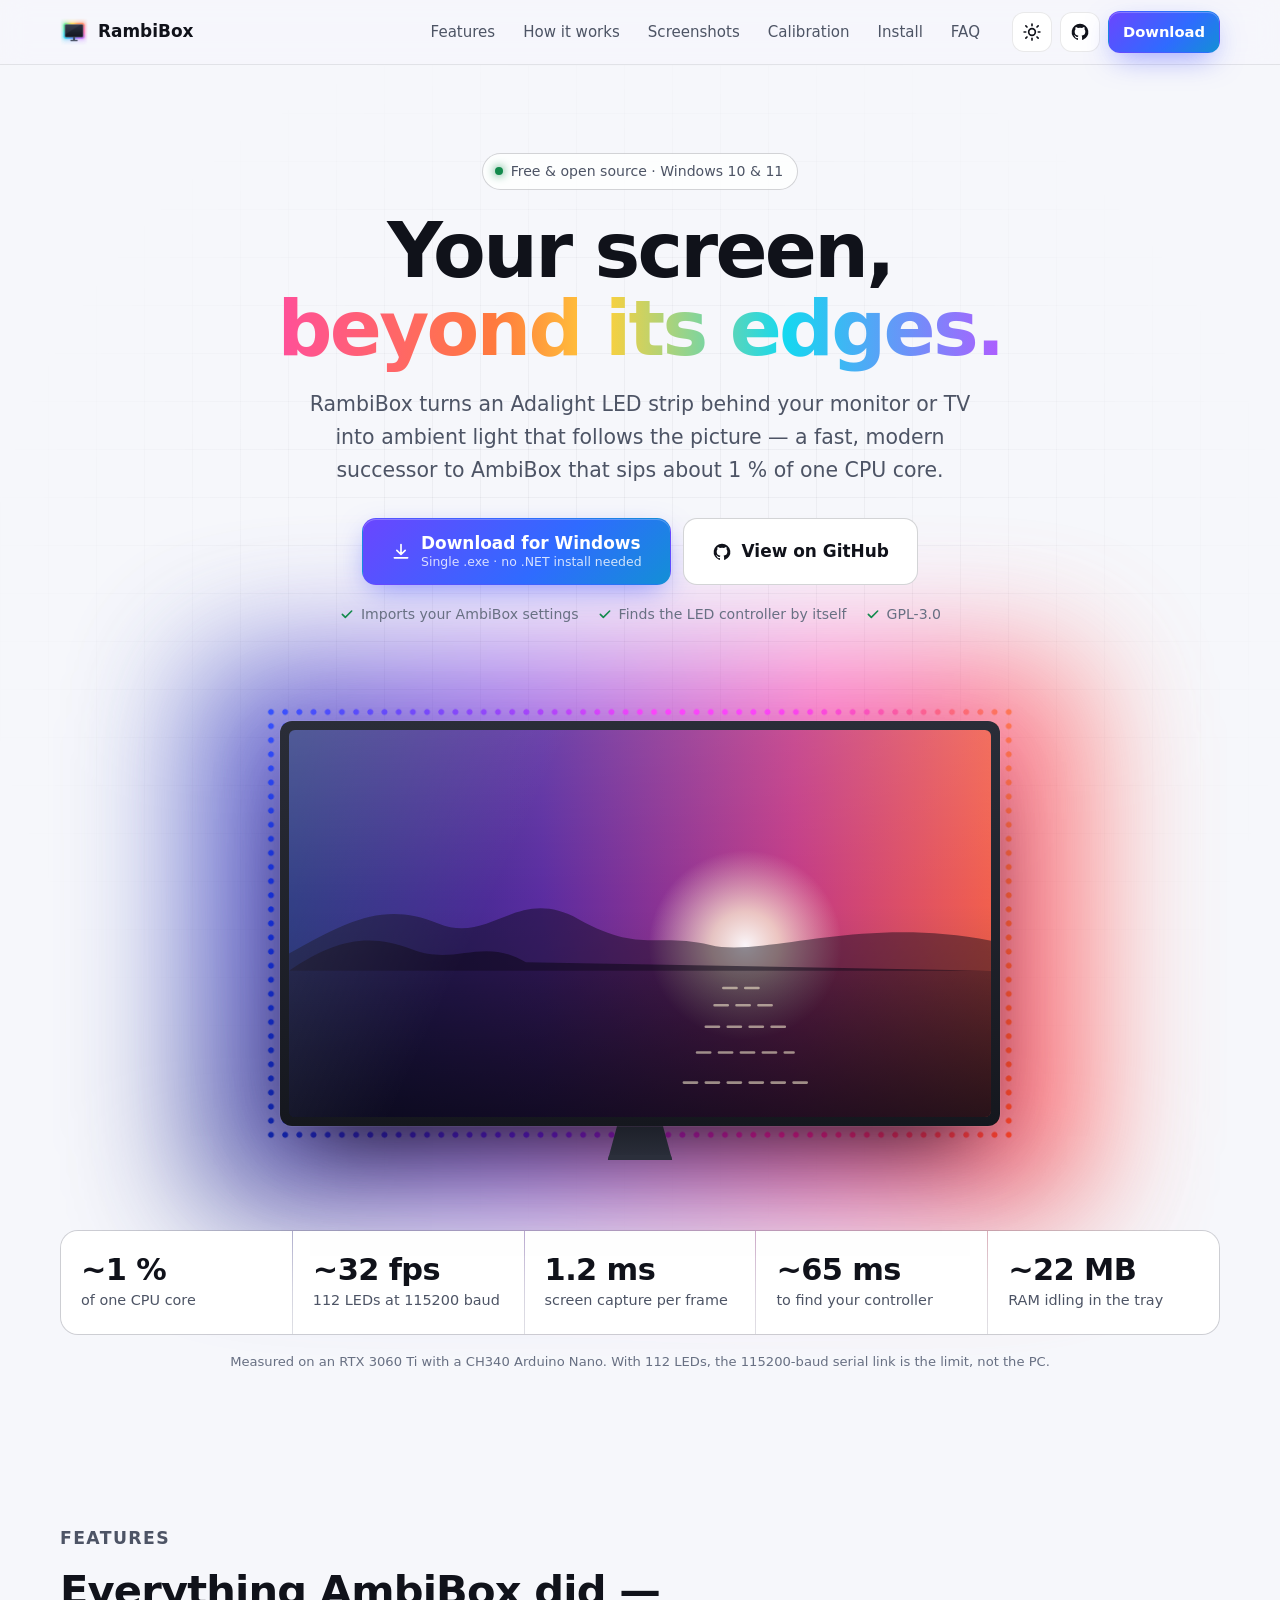
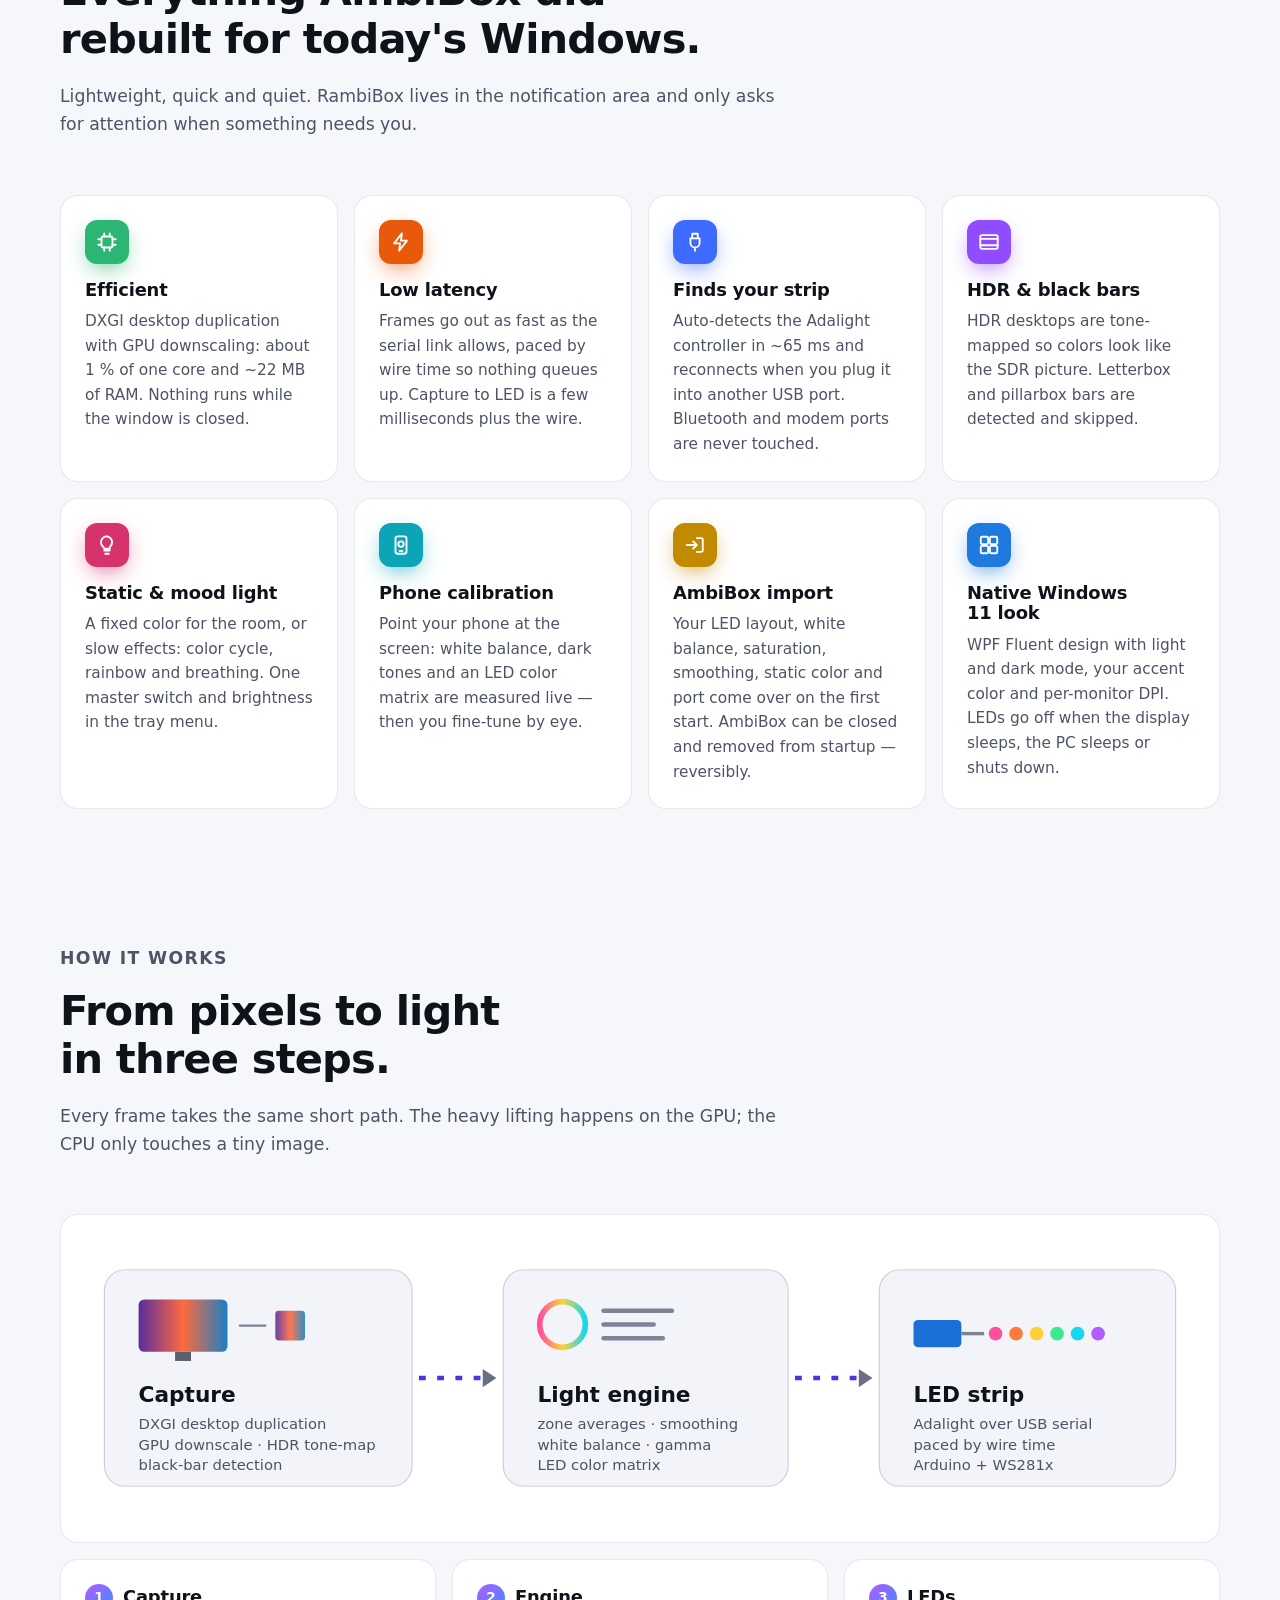
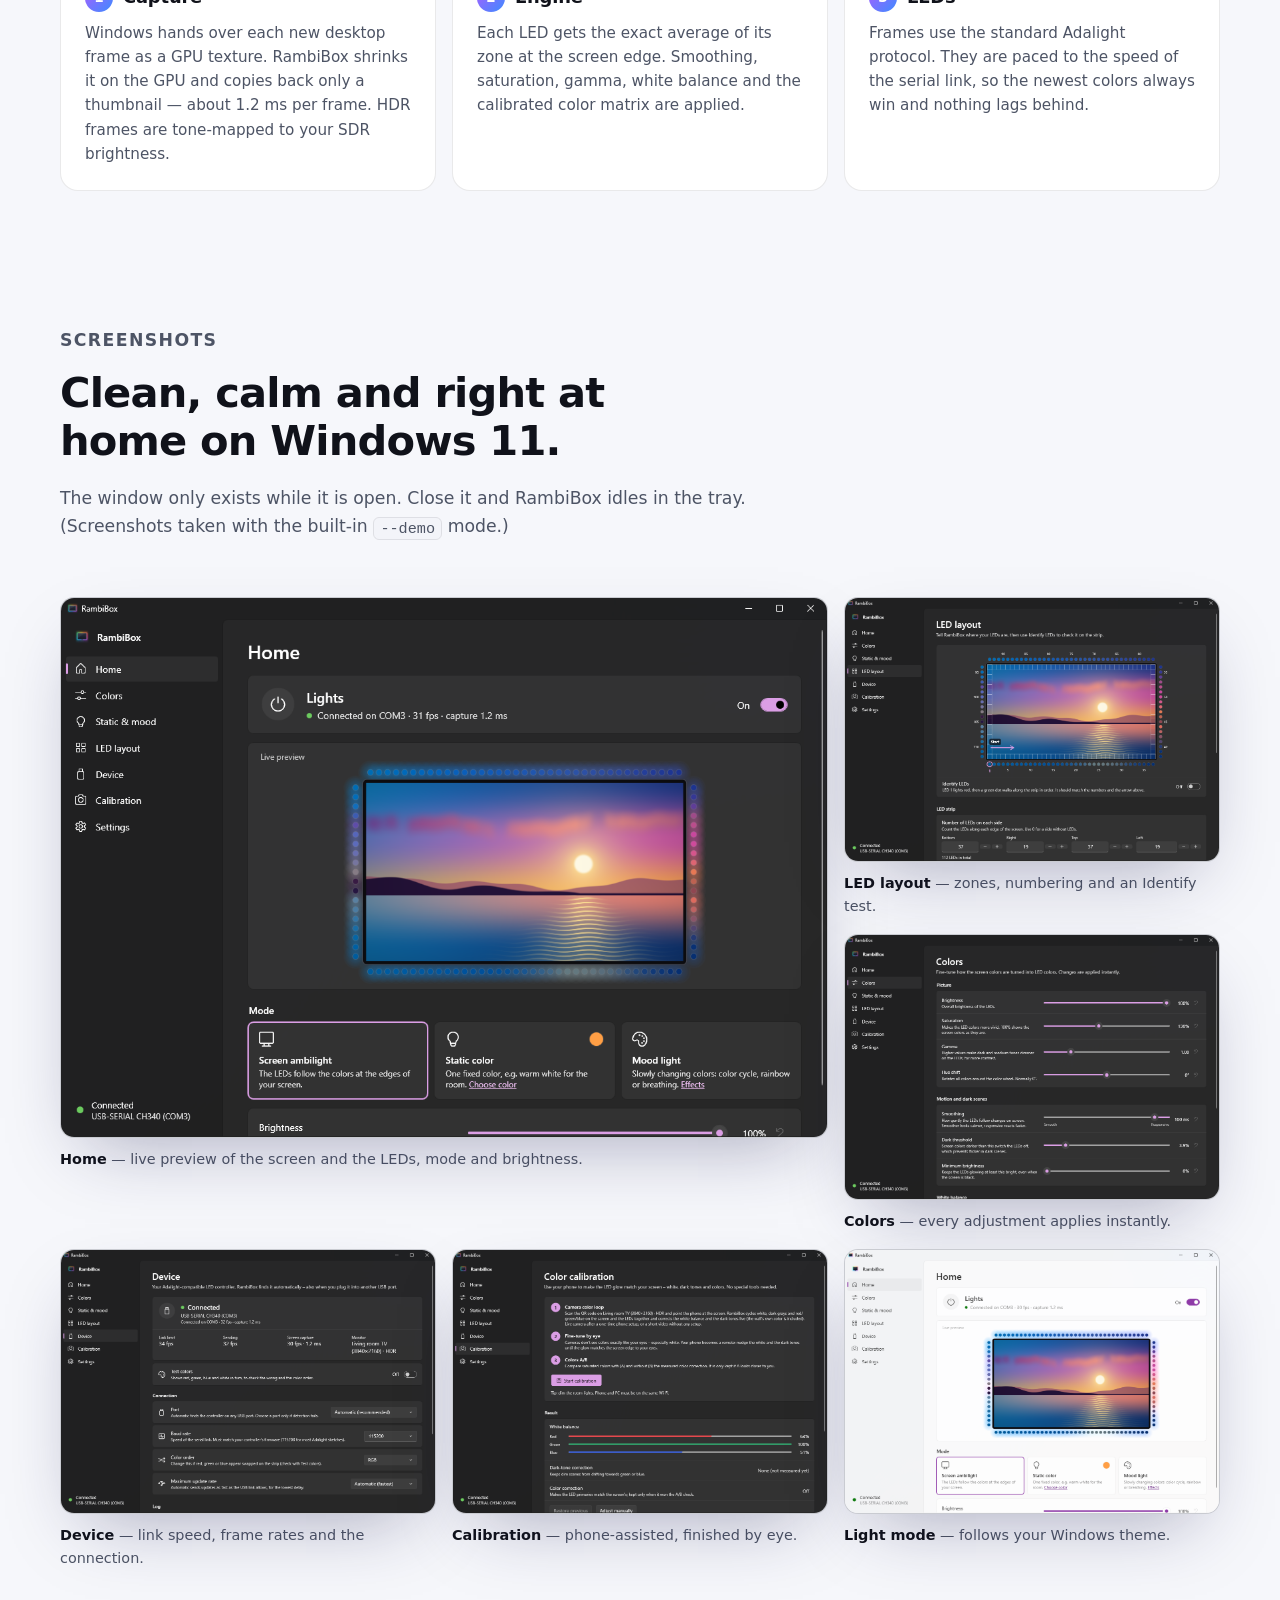
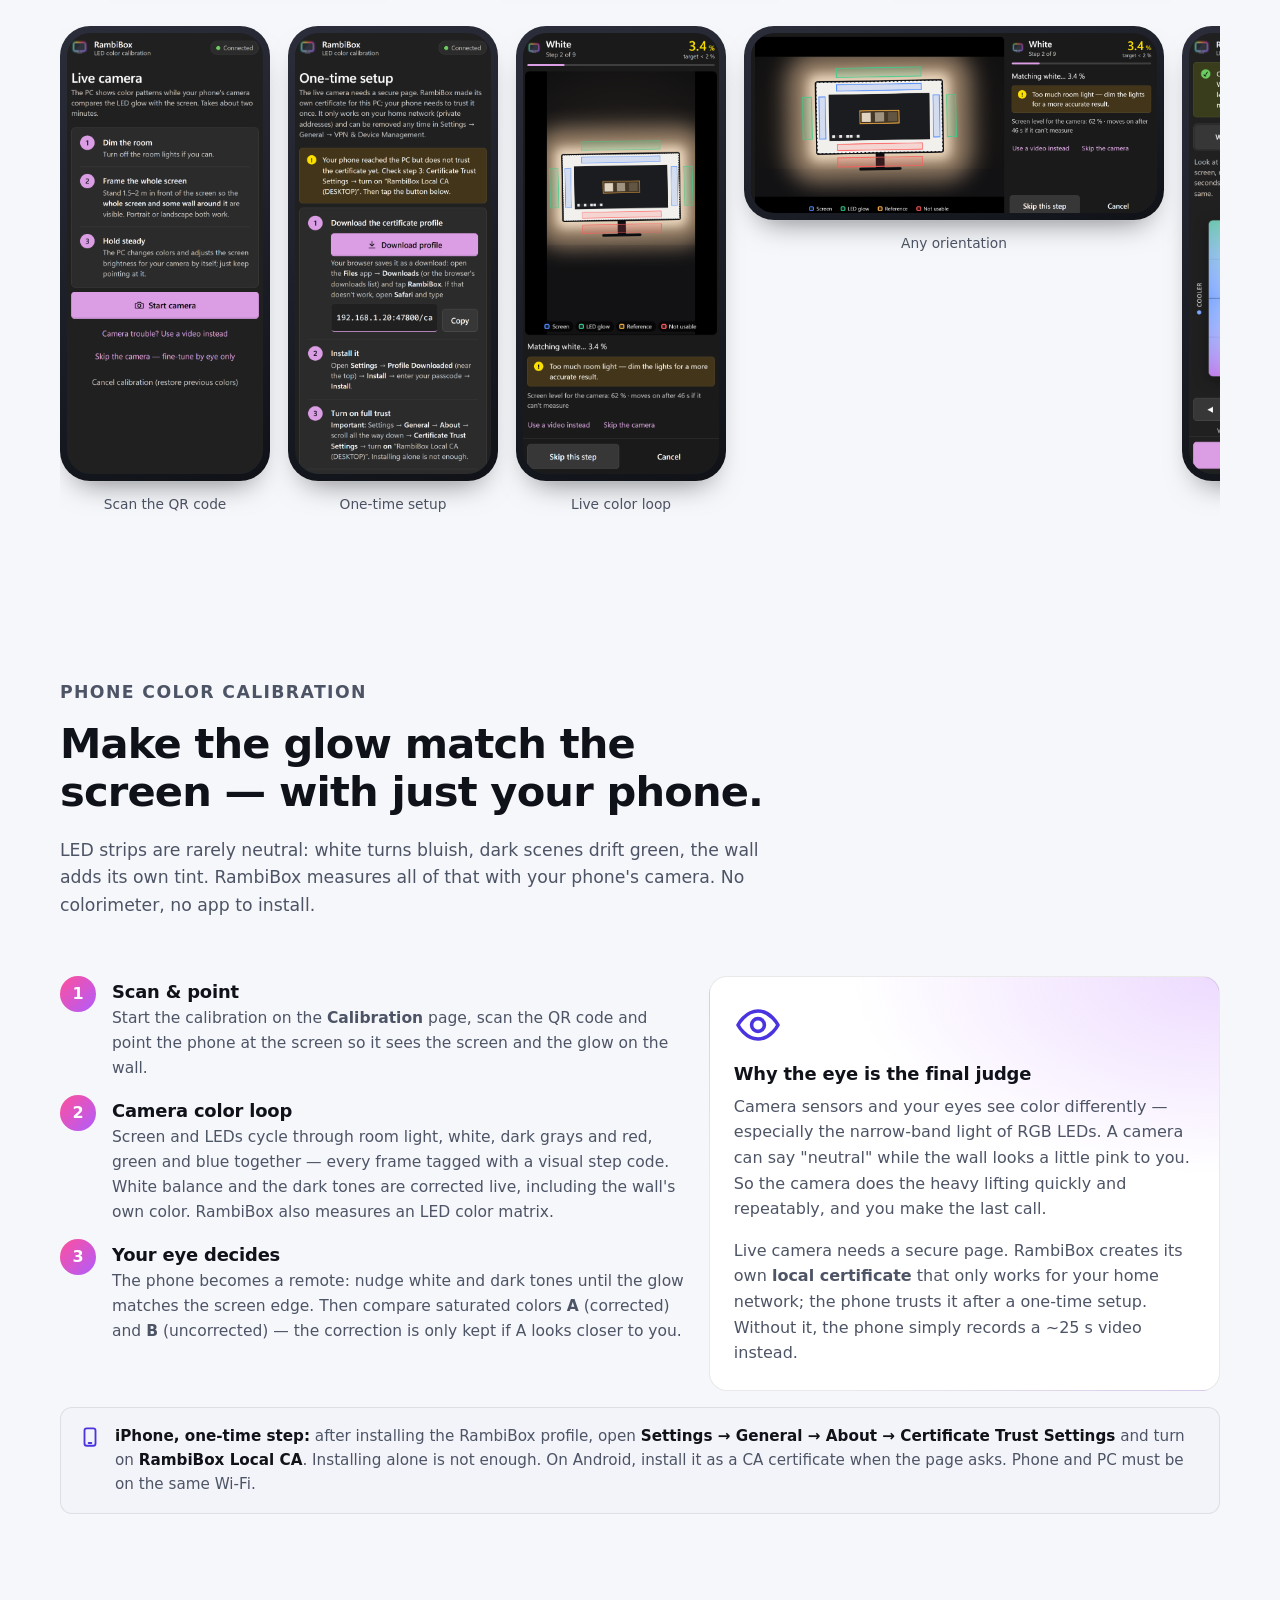
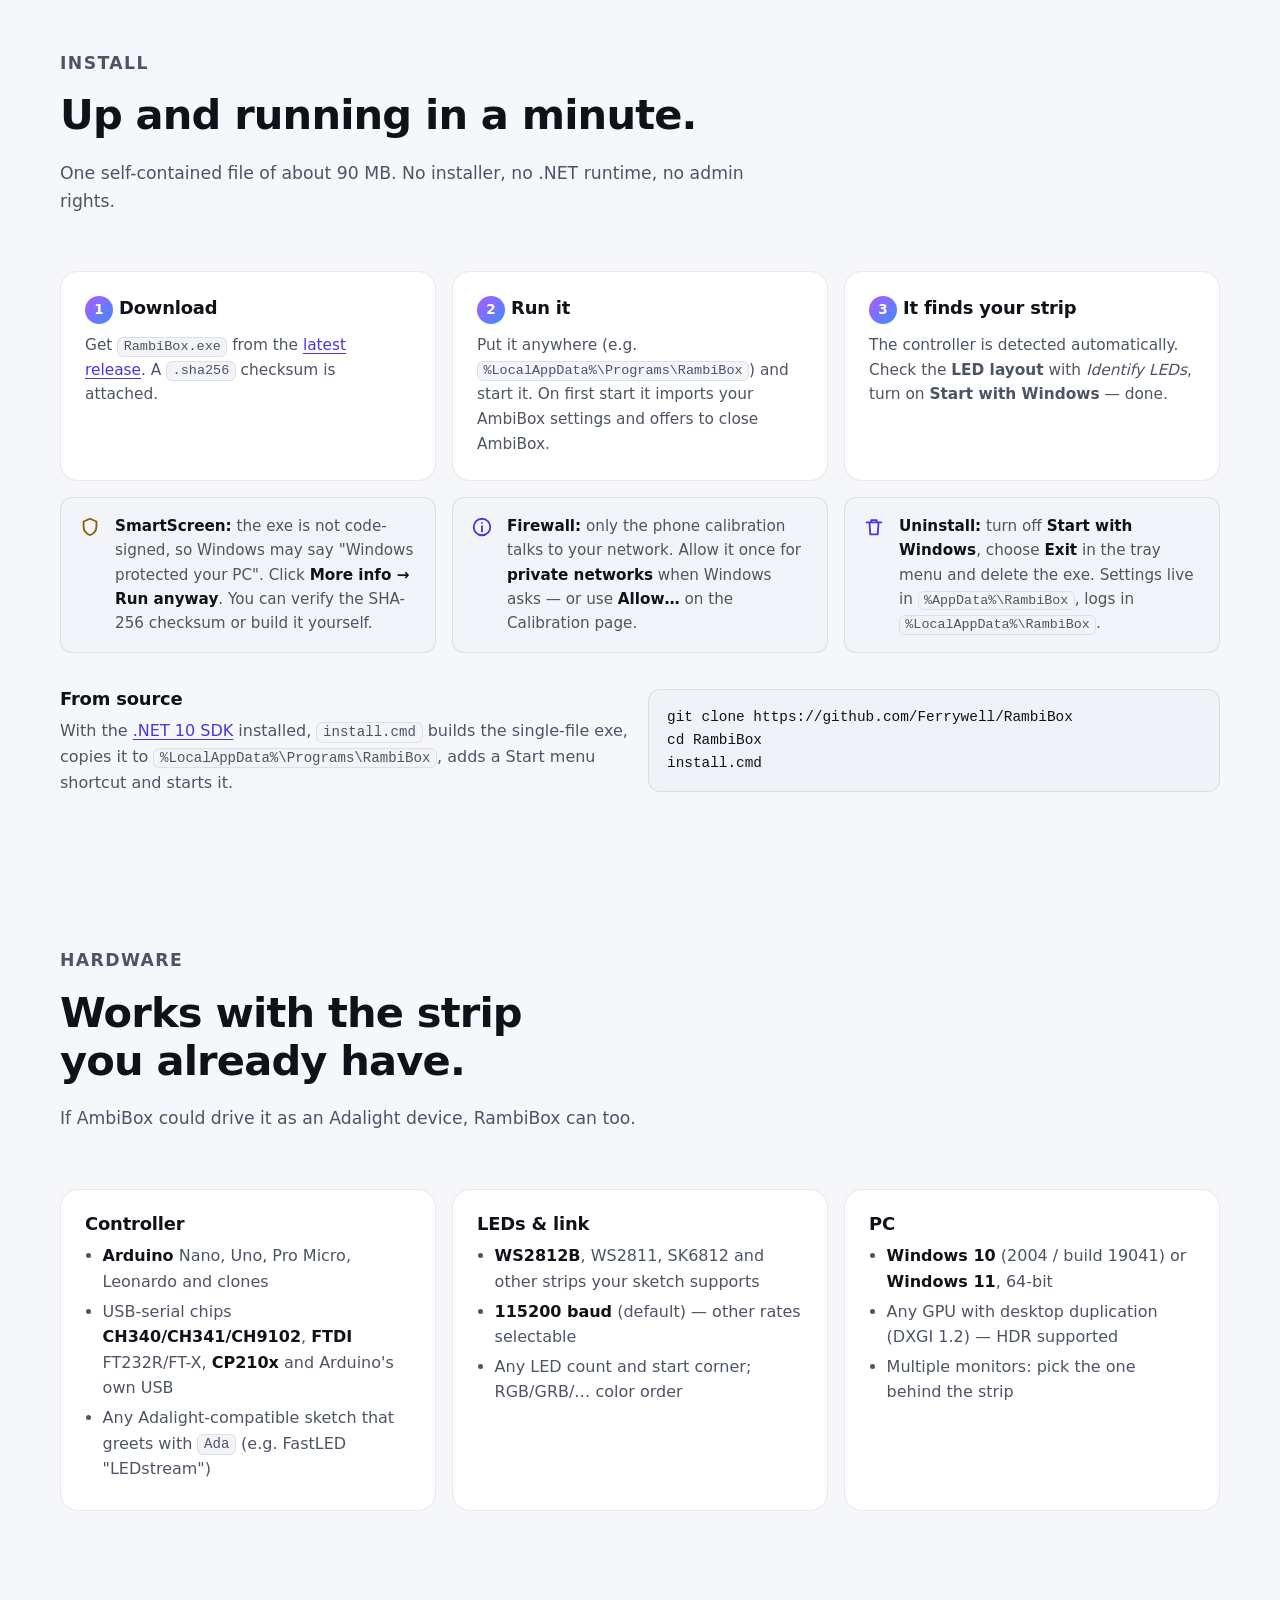
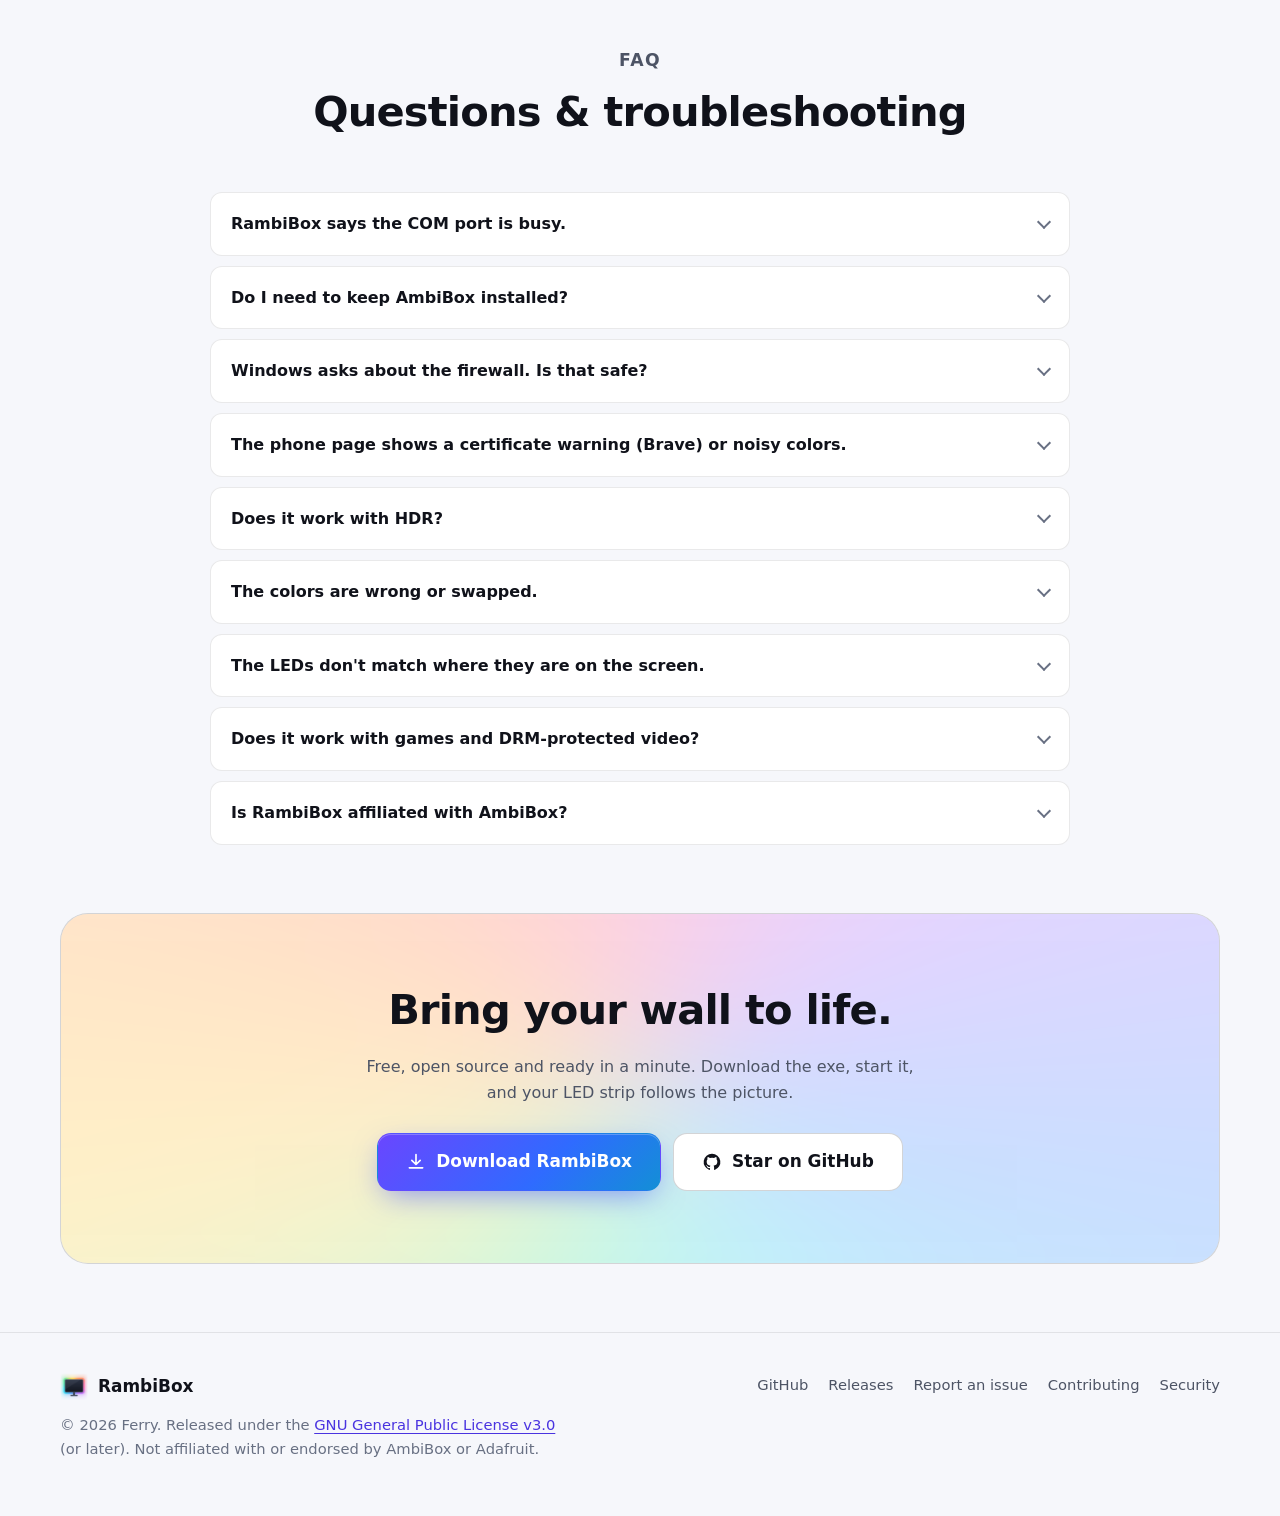
==== commit 0d5abe2f: "Fill in GitHub owner (Ferrywell) Co-Authored-By: Claude Opus 5.5 <noreply@anthropic.com>" ====
--- a/docs/index.html
+++ b/docs/index.html
@@ -7,7 +7,7 @@
   <meta name="description" content="RambiBox turns an Adalight LED strip behind your monitor or TV into ambient light that follows the picture. A fast, modern, open-source successor to AmbiBox for Windows 10 and 11.">
   <meta name="theme-color" content="#08090e" media="(prefers-color-scheme: dark)">
   <meta name="theme-color" content="#f6f7fb" media="(prefers-color-scheme: light)">
-  <link rel="canonical" href="https://OWNER.github.io/RambiBox/">
+  <link rel="canonical" href="https://ferrywell.github.io/RambiBox/">
   <link rel="icon" href="favicon.ico" sizes="any">
   <link rel="icon" href="assets/icon-256.png" type="image/png">
   <link rel="apple-touch-icon" href="assets/apple-touch-icon.png">
@@ -16,15 +16,15 @@
   <meta property="og:site_name" content="RambiBox">
   <meta property="og:title" content="RambiBox — Ambilight for Windows">
   <meta property="og:description" content="Ambient light for Adalight LED strips on Windows 10/11: ~1 % CPU, ~32 fps, HDR, black-bar detection and phone color calibration. Free and open source.">
-  <meta property="og:url" content="https://OWNER.github.io/RambiBox/">
-  <meta property="og:image" content="https://OWNER.github.io/RambiBox/assets/og-image.png">
+  <meta property="og:url" content="https://ferrywell.github.io/RambiBox/">
+  <meta property="og:image" content="https://ferrywell.github.io/RambiBox/assets/og-image.png">
   <meta property="og:image:width" content="1200">
   <meta property="og:image:height" content="630">
   <meta property="og:image:alt" content="RambiBox: the app window with a live preview, surrounded by colorful ambient light">
   <meta name="twitter:card" content="summary_large_image">
   <meta name="twitter:title" content="RambiBox — Ambilight for Windows">
   <meta name="twitter:description" content="A fast, modern, open-source successor to AmbiBox for Adalight LED strips.">
-  <meta name="twitter:image" content="https://OWNER.github.io/RambiBox/assets/og-image.png">
+  <meta name="twitter:image" content="https://ferrywell.github.io/RambiBox/assets/og-image.png">
 
   <script>
     // apply a saved theme before first paint (no flash); storage may be unavailable
@@ -44,8 +44,8 @@
     "applicationCategory": "UtilitiesApplication",
     "license": "https://www.gnu.org/licenses/gpl-3.0.html",
     "offers": { "@type": "Offer", "price": "0", "priceCurrency": "EUR" },
-    "downloadUrl": "https://github.com/OWNER/RambiBox/releases/latest",
-    "url": "https://OWNER.github.io/RambiBox/"
+    "downloadUrl": "https://github.com/Ferrywell/RambiBox/releases/latest",
+    "url": "https://ferrywell.github.io/RambiBox/"
   }
   </script>
 </head>
@@ -84,8 +84,8 @@
           <svg class="moon" viewBox="0 0 24 24" aria-hidden="true"><path fill="none" stroke="currentColor" stroke-width="2" stroke-linejoin="round" d="M20 14.5A8 8 0 0 1 9.5 4a8 8 0 1 0 10.5 10.5Z"/></svg>
           <svg class="sun" viewBox="0 0 24 24" aria-hidden="true"><g fill="none" stroke="currentColor" stroke-width="2" stroke-linecap="round"><circle cx="12" cy="12" r="4"/><path d="M12 2.5v2M12 19.5v2M4.6 4.6 6 6M18 18l1.4 1.4M2.5 12h2M19.5 12h2M4.6 19.4 6 18M18 6l1.4-1.4"/></g></svg>
         </button>
-        <a class="icon-btn" href="https://github.com/OWNER/RambiBox" aria-label="RambiBox on GitHub"><svg aria-hidden="true"><use href="#i-github"/></svg></a>
-        <a class="btn btn-primary btn-sm" href="https://github.com/OWNER/RambiBox/releases/latest">Download</a>
+        <a class="icon-btn" href="https://github.com/Ferrywell/RambiBox" aria-label="RambiBox on GitHub"><svg aria-hidden="true"><use href="#i-github"/></svg></a>
+        <a class="btn btn-primary btn-sm" href="https://github.com/Ferrywell/RambiBox/releases/latest">Download</a>
       </div>
     </nav>
   </header>
@@ -99,11 +99,11 @@
           <h1 id="hero-title">Your screen, <span class="gradient-text">beyond its edges.</span></h1>
           <p class="lead">RambiBox turns an Adalight LED strip behind your monitor or TV into ambient light that follows the picture — a fast, modern successor to AmbiBox that sips about 1&nbsp;% of one CPU core.</p>
           <div class="hero-cta">
-            <a class="btn btn-primary btn-lg" href="https://github.com/OWNER/RambiBox/releases/latest">
+            <a class="btn btn-primary btn-lg" href="https://github.com/Ferrywell/RambiBox/releases/latest">
               <svg aria-hidden="true"><use href="#i-download"/></svg>
               <span class="btn-label">Download for Windows<small>Single .exe · no .NET install needed</small></span>
             </a>
-            <a class="btn btn-secondary btn-lg" href="https://github.com/OWNER/RambiBox">
+            <a class="btn btn-secondary btn-lg" href="https://github.com/Ferrywell/RambiBox">
               <svg aria-hidden="true"><use href="#i-github"/></svg>
               View on GitHub
             </a>
@@ -460,7 +460,7 @@
         <div class="install-steps">
           <div class="card">
             <h3><span class="step-num">1</span> Download</h3>
-            <p>Get <code>RambiBox.exe</code> from the <a href="https://github.com/OWNER/RambiBox/releases/latest">latest release</a>. A <code>.sha256</code> checksum is attached.</p>
+            <p>Get <code>RambiBox.exe</code> from the <a href="https://github.com/Ferrywell/RambiBox/releases/latest">latest release</a>. A <code>.sha256</code> checksum is attached.</p>
           </div>
           <div class="card">
             <h3><span class="step-num">2</span> Run it</h3>
@@ -490,7 +490,7 @@
             <h3>From source</h3>
             <p>With the <a href="https://dotnet.microsoft.com/download/dotnet/10.0">.NET 10 SDK</a> installed, <code>install.cmd</code> builds the single-file exe, copies it to <code>%LocalAppData%\Programs\RambiBox</code>, adds a Start menu shortcut and starts it.</p>
           </div>
-          <pre><code>git clone https://github.com/OWNER/RambiBox
+          <pre><code>git clone https://github.com/Ferrywell/RambiBox
 cd RambiBox
 install.cmd</code></pre>
         </div>
@@ -552,7 +552,7 @@
           </details>
           <details>
             <summary>Windows asks about the firewall. Is that safe?</summary>
-            <div class="answer"><p>Yes — allow <b>Private networks</b> only. The phone calibration runs a small web server on TCP ports 47800–47820 while the calibration is open (at most 45 minutes). It answers only private-network addresses, needs a random token from the QR code, and serves only the first phone that connects. Nothing is sent to the internet. Details in <a href="https://github.com/OWNER/RambiBox/blob/main/SECURITY.md">SECURITY.md</a>.</p></div>
+            <div class="answer"><p>Yes — allow <b>Private networks</b> only. The phone calibration runs a small web server on TCP ports 47800–47820 while the calibration is open (at most 45 minutes). It answers only private-network addresses, needs a random token from the QR code, and serves only the first phone that connects. Nothing is sent to the internet. Details in <a href="https://github.com/Ferrywell/RambiBox/blob/main/SECURITY.md">SECURITY.md</a>.</p></div>
           </details>
           <details>
             <summary>The phone page shows a certificate warning (Brave) or noisy colors.</summary>
@@ -588,8 +588,8 @@
           <h2 id="cta-title">Bring your wall to life.</h2>
           <p>Free, open source and ready in a minute. Download the exe, start it, and your LED strip follows the picture.</p>
           <div class="hero-cta">
-            <a class="btn btn-primary btn-lg" href="https://github.com/OWNER/RambiBox/releases/latest"><svg aria-hidden="true"><use href="#i-download"/></svg>Download RambiBox</a>
-            <a class="btn btn-secondary btn-lg" href="https://github.com/OWNER/RambiBox"><svg aria-hidden="true"><use href="#i-github"/></svg>Star on GitHub</a>
+            <a class="btn btn-primary btn-lg" href="https://github.com/Ferrywell/RambiBox/releases/latest"><svg aria-hidden="true"><use href="#i-download"/></svg>Download RambiBox</a>
+            <a class="btn btn-secondary btn-lg" href="https://github.com/Ferrywell/RambiBox"><svg aria-hidden="true"><use href="#i-github"/></svg>Star on GitHub</a>
           </div>
         </div>
       </div>
@@ -600,14 +600,14 @@
     <div class="container footer-grid">
       <div>
         <a class="brand" href="#top"><img src="assets/icon-256.png" alt="" width="24" height="24"><span>RambiBox</span></a>
-        <p>© 2026 Ferry. Released under the <a href="https://github.com/OWNER/RambiBox/blob/main/LICENSE">GNU General Public License v3.0</a> (or later). Not affiliated with or endorsed by AmbiBox or Adafruit.</p>
+        <p>© 2026 Ferry. Released under the <a href="https://github.com/Ferrywell/RambiBox/blob/main/LICENSE">GNU General Public License v3.0</a> (or later). Not affiliated with or endorsed by AmbiBox or Adafruit.</p>
       </div>
       <ul class="footer-links">
-        <li><a href="https://github.com/OWNER/RambiBox">GitHub</a></li>
-        <li><a href="https://github.com/OWNER/RambiBox/releases">Releases</a></li>
-        <li><a href="https://github.com/OWNER/RambiBox/issues/new/choose">Report an issue</a></li>
-        <li><a href="https://github.com/OWNER/RambiBox/blob/main/CONTRIBUTING.md">Contributing</a></li>
-        <li><a href="https://github.com/OWNER/RambiBox/blob/main/SECURITY.md">Security</a></li>
+        <li><a href="https://github.com/Ferrywell/RambiBox">GitHub</a></li>
+        <li><a href="https://github.com/Ferrywell/RambiBox/releases">Releases</a></li>
+        <li><a href="https://github.com/Ferrywell/RambiBox/issues/new/choose">Report an issue</a></li>
+        <li><a href="https://github.com/Ferrywell/RambiBox/blob/main/CONTRIBUTING.md">Contributing</a></li>
+        <li><a href="https://github.com/Ferrywell/RambiBox/blob/main/SECURITY.md">Security</a></li>
       </ul>
     </div>
   </footer>
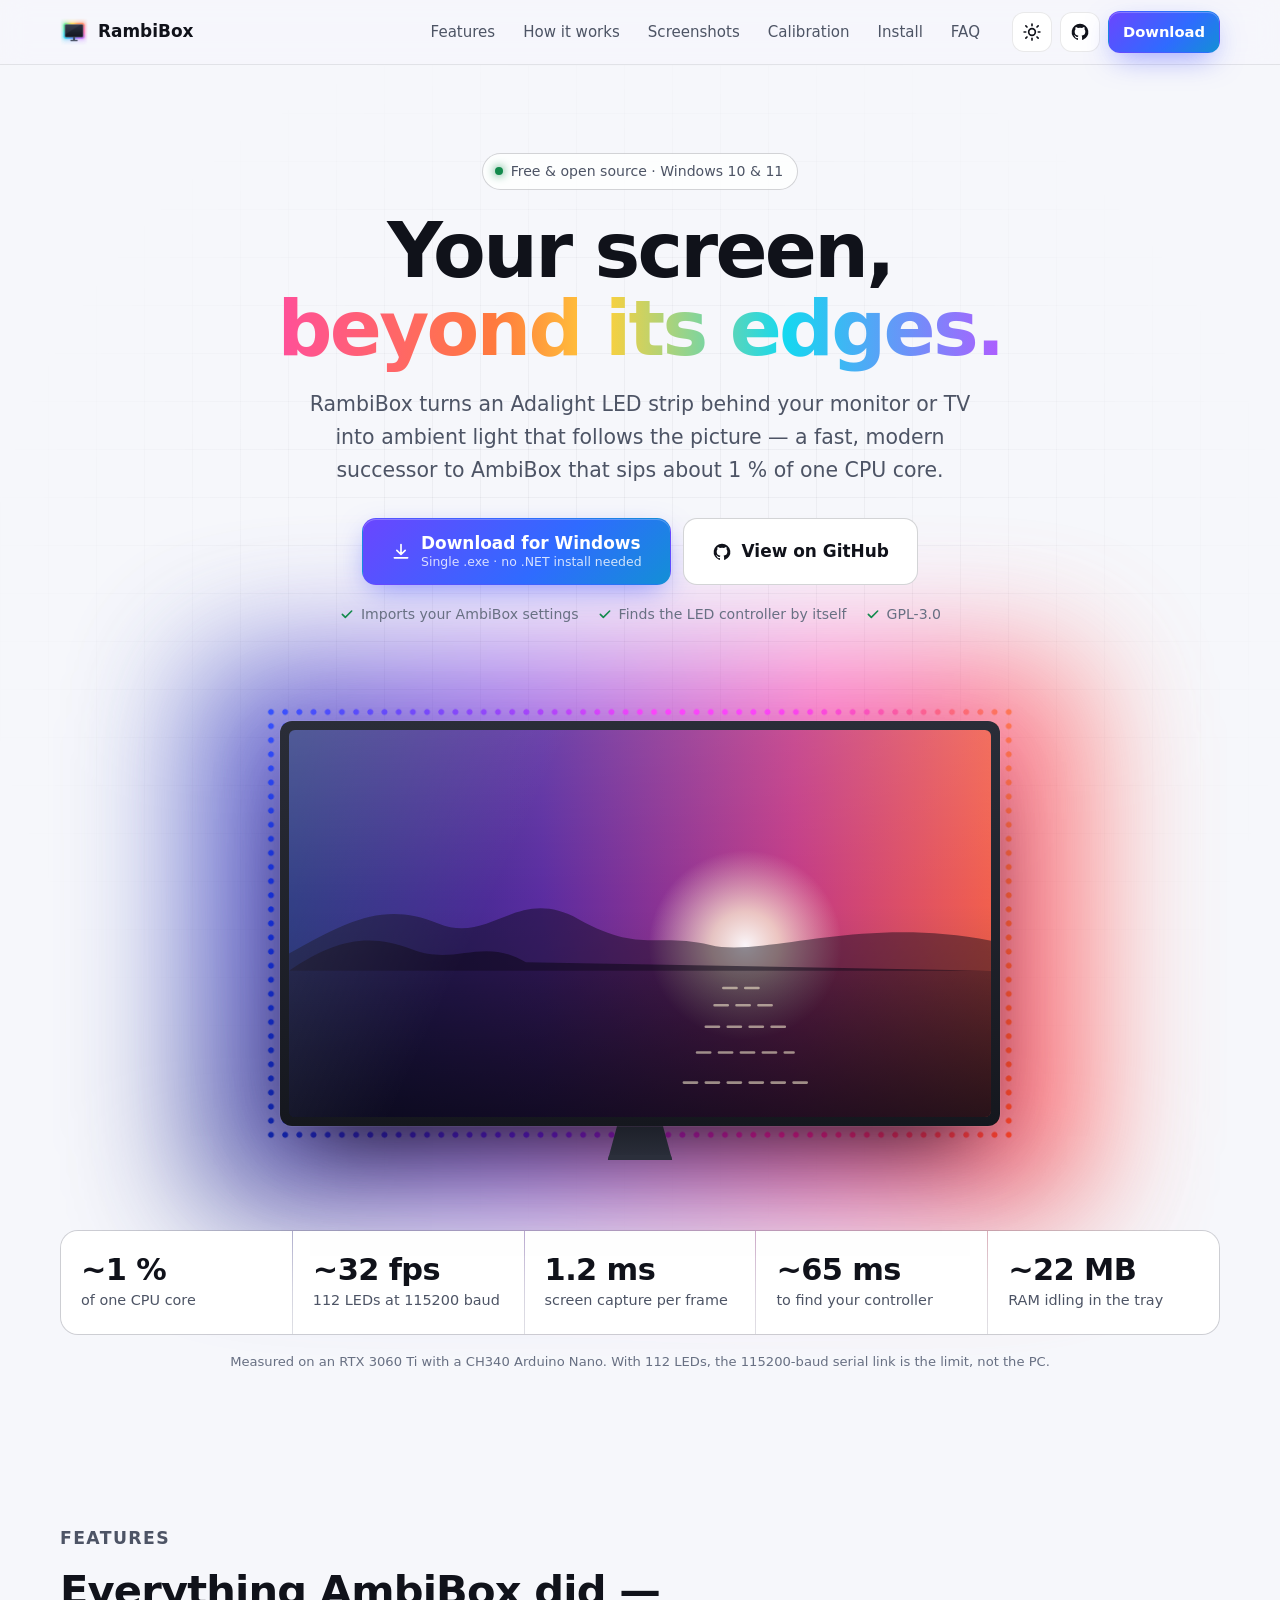
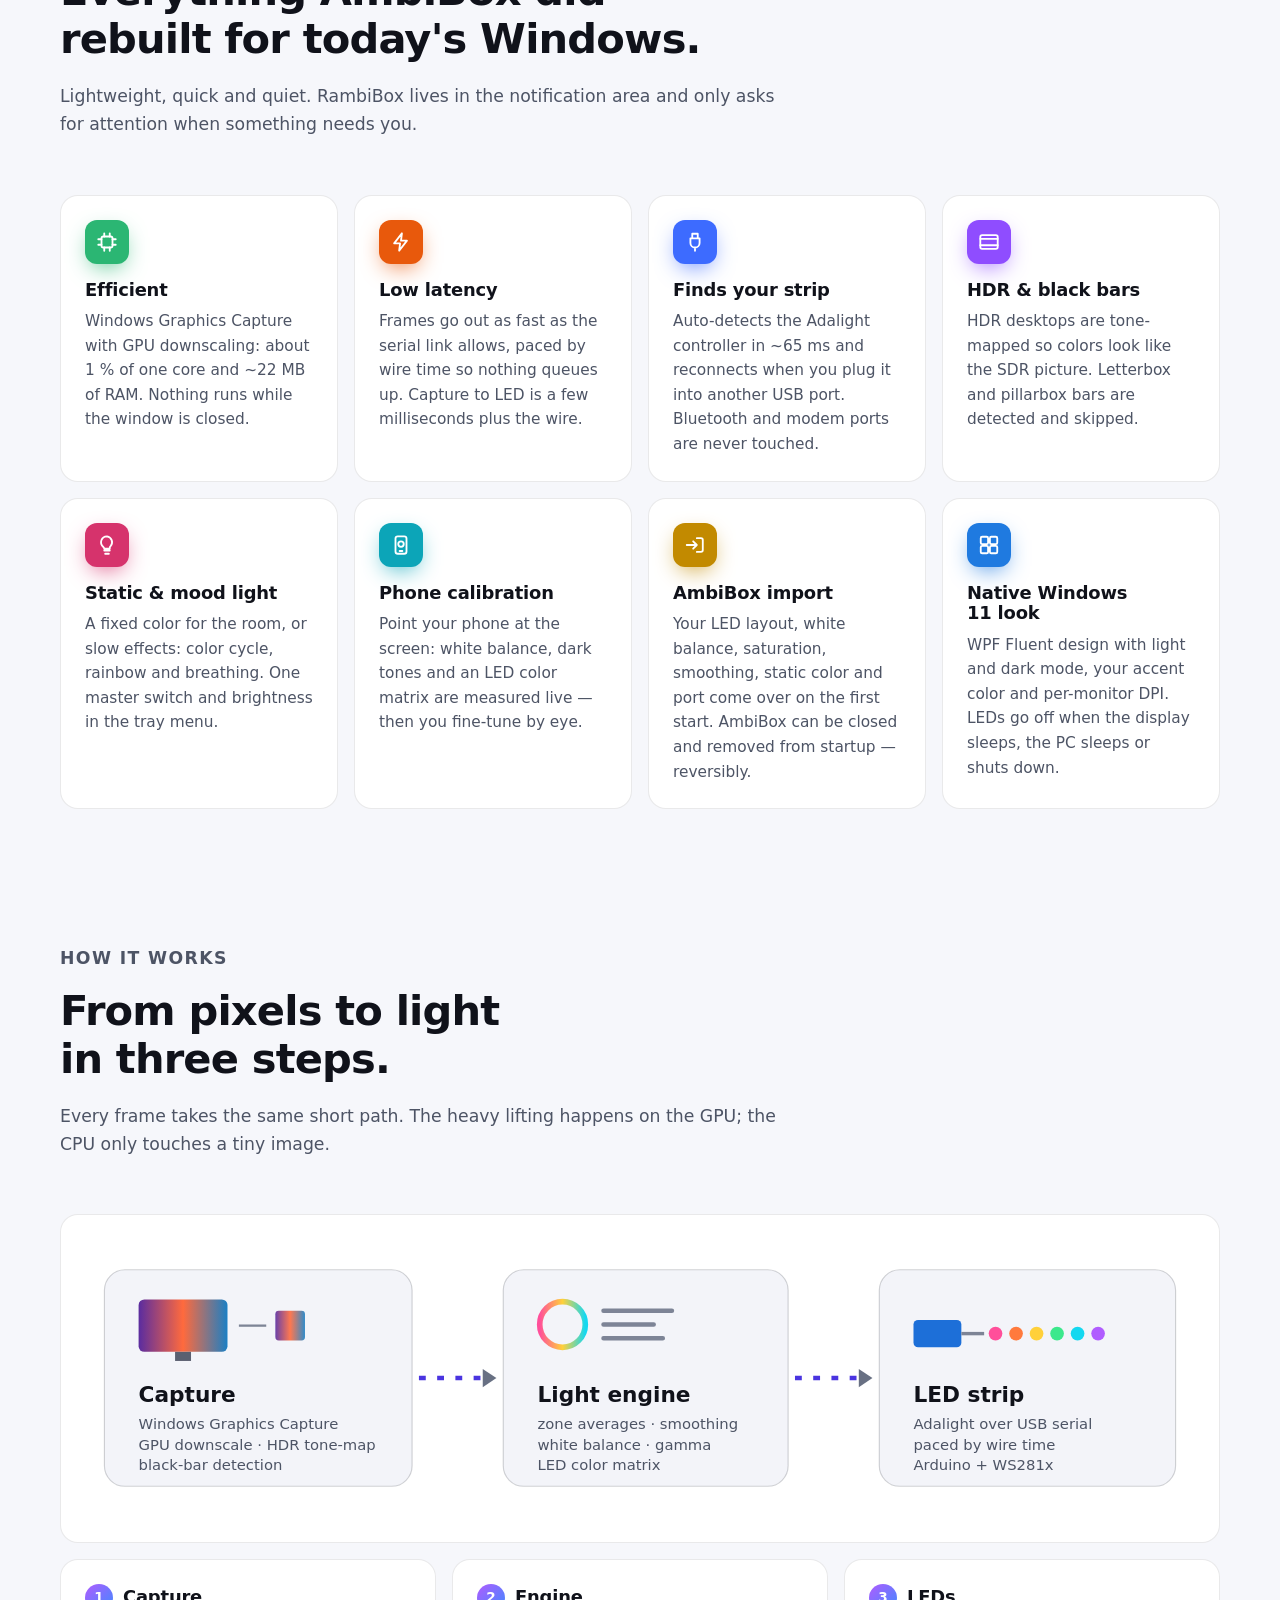
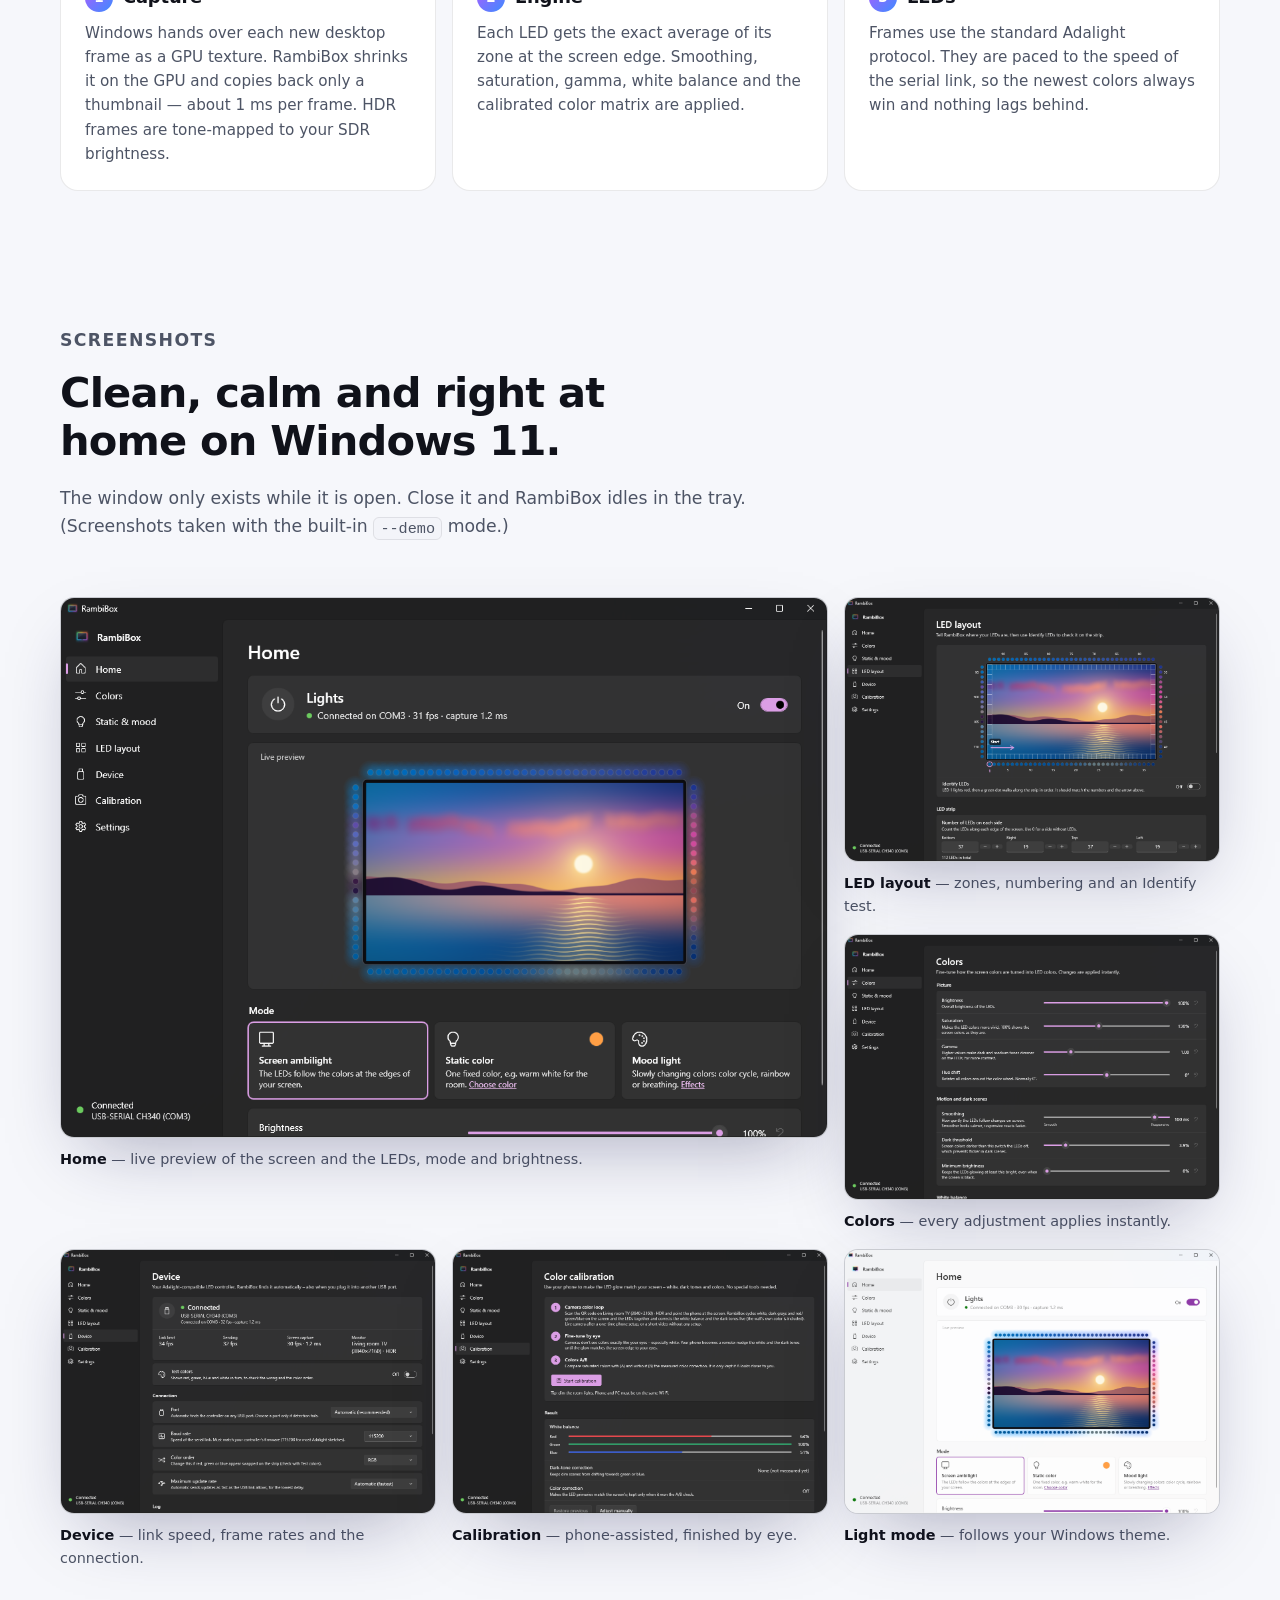
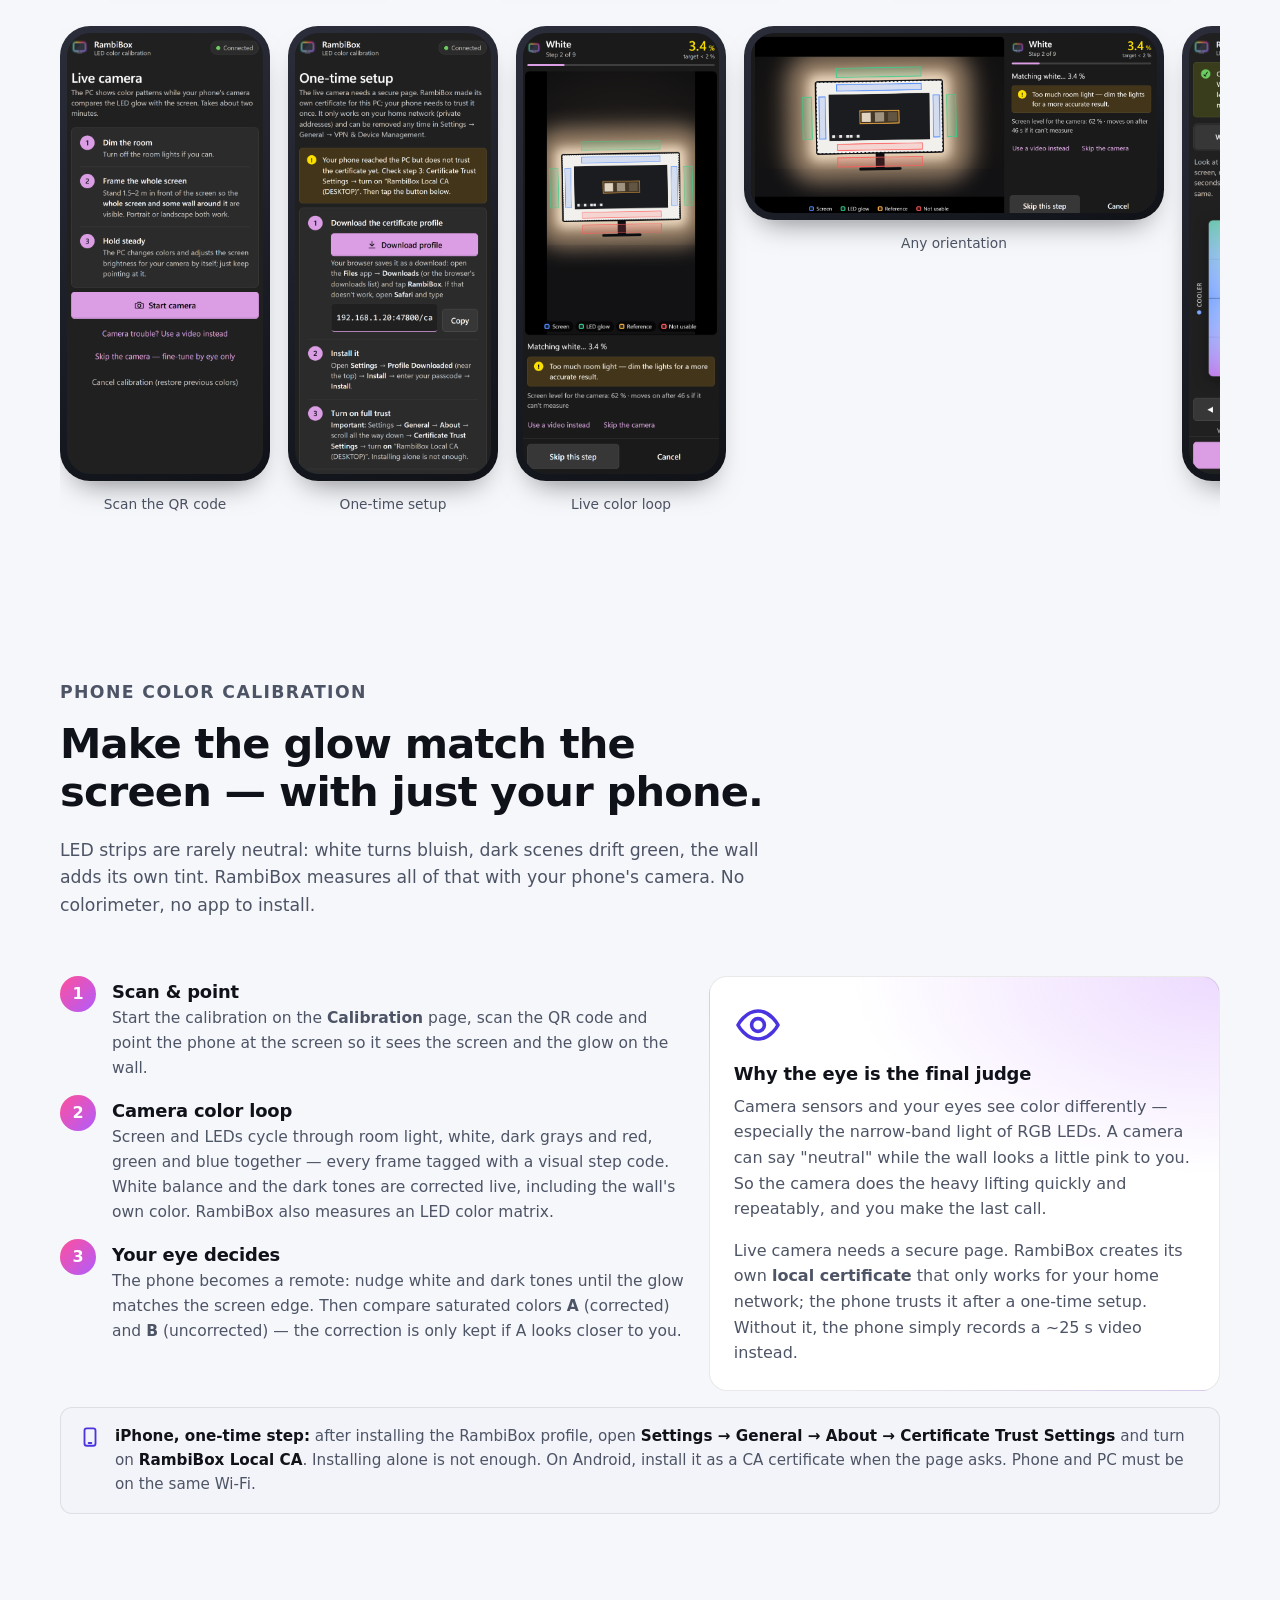
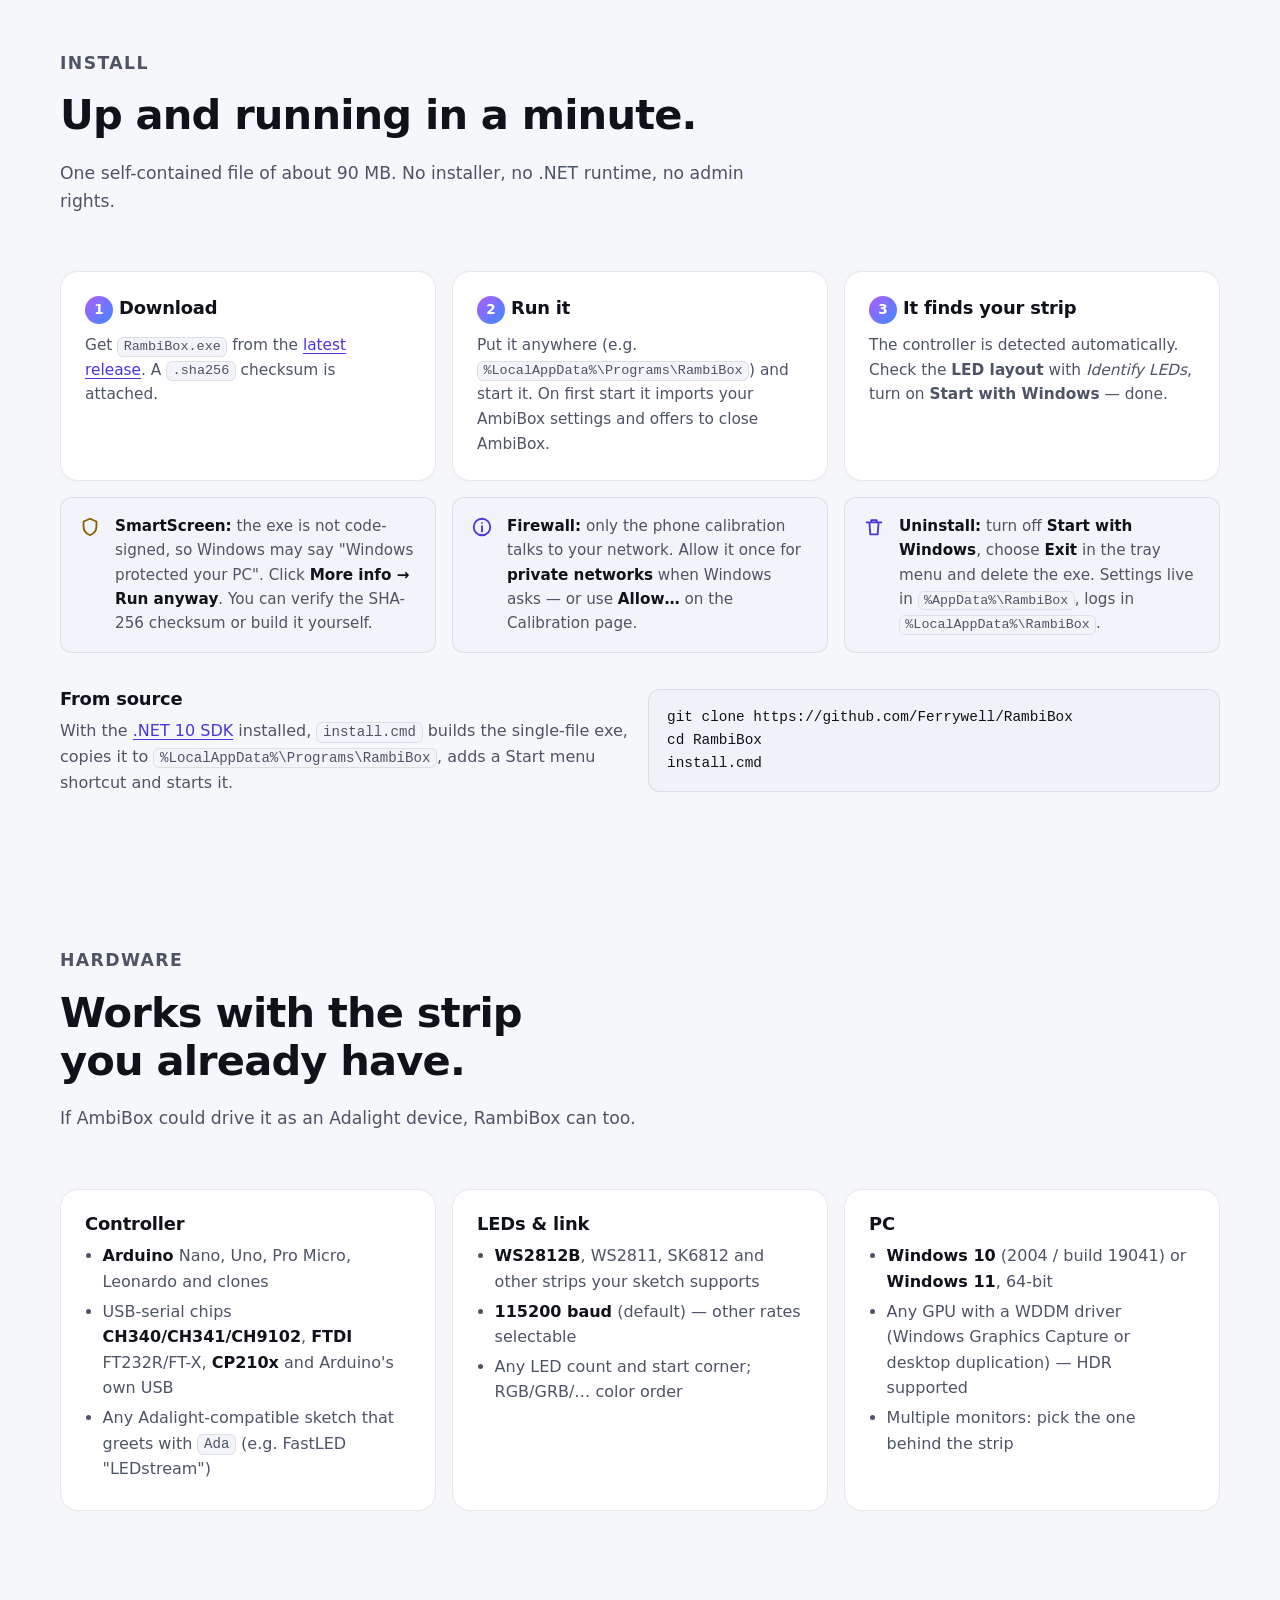
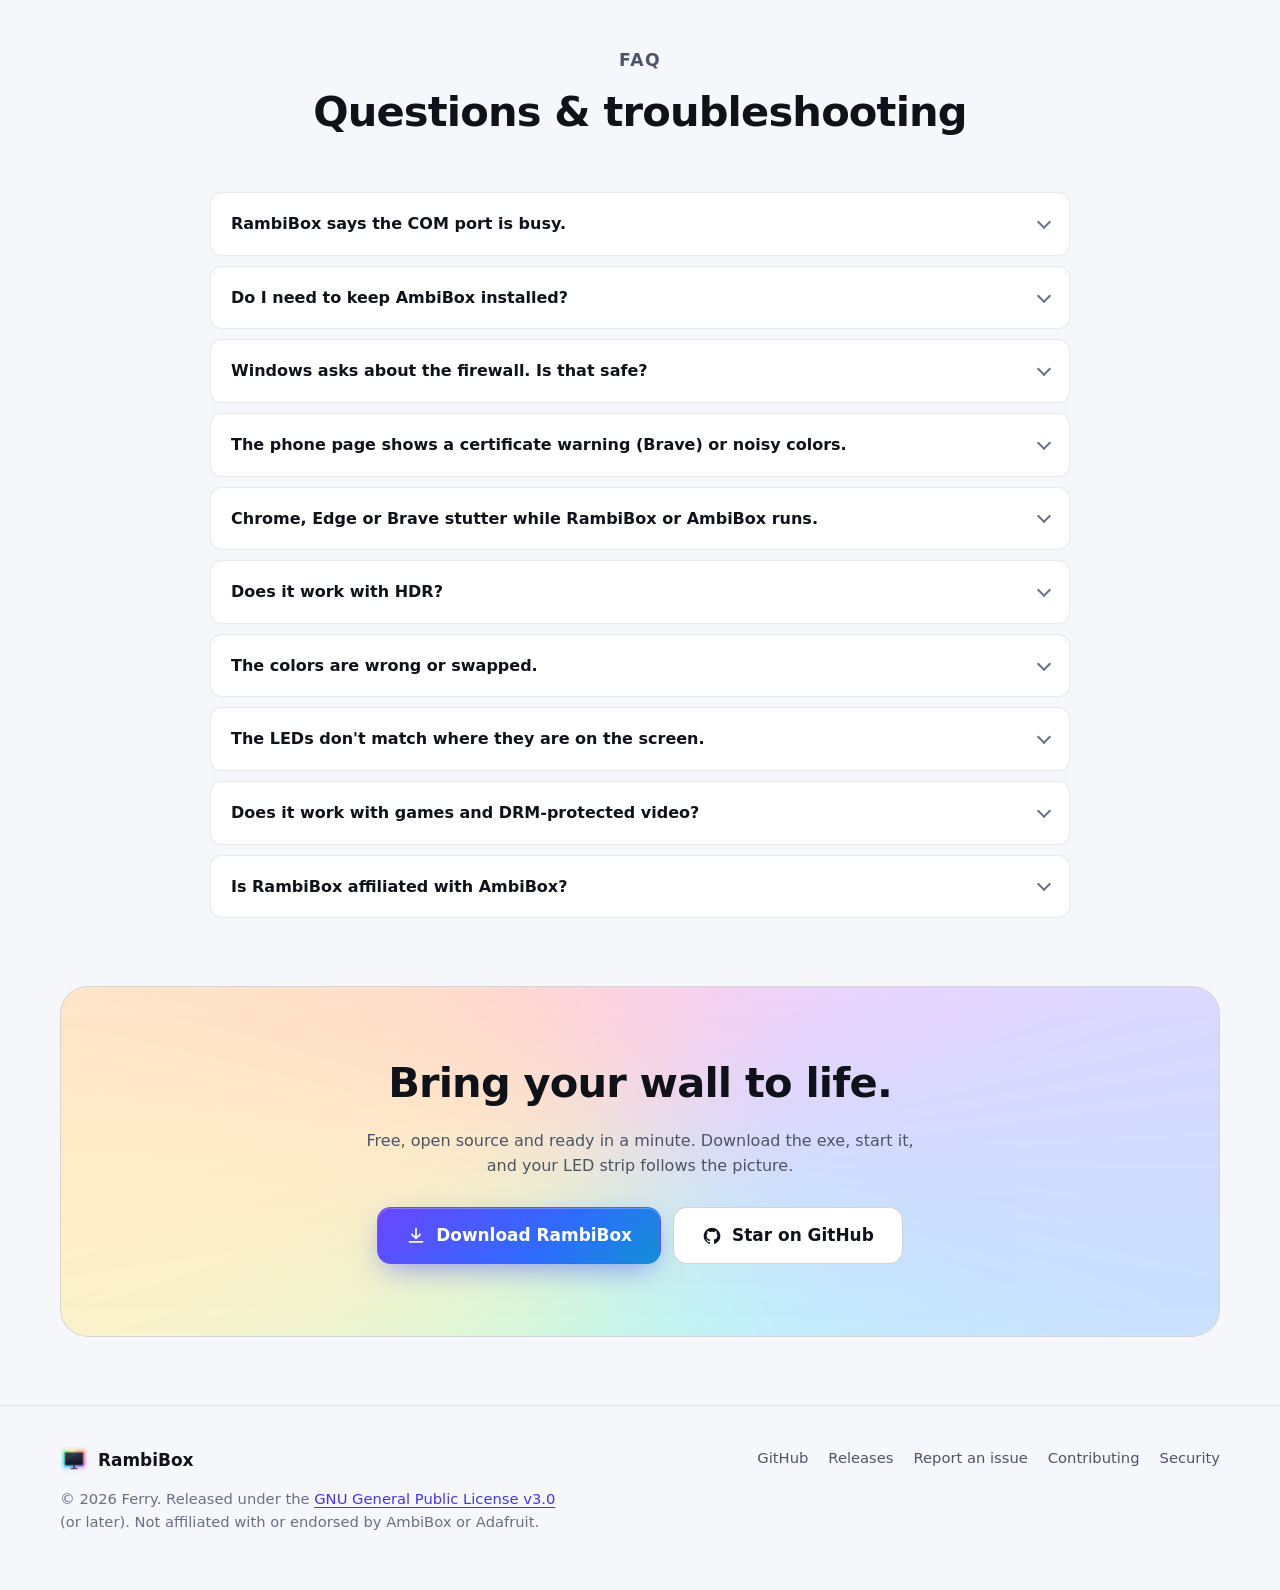
==== commit a3f98f27: "Capture with Windows Graphics Capture by default (fixes Chromium stalls), v1.0.1 An active DXGI Desk" ====
--- a/docs/index.html
+++ b/docs/index.html
@@ -168,7 +168,7 @@
           <article class="card feature">
             <div class="feature-icon" style="--c:#2bb673"><svg viewBox="0 0 24 24" aria-hidden="true"><g fill="none" stroke="currentColor" stroke-width="2" stroke-linecap="round" stroke-linejoin="round"><rect x="6" y="6" width="12" height="12" rx="2"/><path d="M9 2.5V6M15 2.5V6M9 18v3.5M15 18v3.5M2.5 9H6M2.5 15H6M18 9h3.5M18 15h3.5"/></g></svg></div>
             <h3>Efficient</h3>
-            <p>DXGI desktop duplication with GPU downscaling: about 1&nbsp;% of one core and ~22&nbsp;MB of RAM. Nothing runs while the window is closed.</p>
+            <p>Windows Graphics Capture with GPU downscaling: about 1&nbsp;% of one core and ~22&nbsp;MB of RAM. Nothing runs while the window is closed.</p>
           </article>
           <article class="card feature">
             <div class="feature-icon" style="--c:#e8590c"><svg viewBox="0 0 24 24" aria-hidden="true"><path fill="none" stroke="currentColor" stroke-width="2" stroke-linejoin="round" d="M13 2.5 4.5 13.5H11L10 21.5l8.5-11H12l1-8Z"/></svg></div>
@@ -221,7 +221,7 @@
         <div class="card pipeline-wrap">
           <svg class="pipeline pipeline-wide" viewBox="0 0 960 230" role="img" aria-labelledby="pipe-title pipe-desc">
             <title id="pipe-title">RambiBox pipeline</title>
-            <desc id="pipe-desc">The screen is captured with DXGI desktop duplication and downscaled on the GPU, the light engine turns edge colors into LED colors, and the Adalight device sends them over USB serial to the LED strip.</desc>
+            <desc id="pipe-desc">The screen is captured with Windows Graphics Capture and downscaled on the GPU, the light engine turns edge colors into LED colors, and the Adalight device sends them over USB serial to the LED strip.</desc>
             <defs>
               <linearGradient id="flowGradient" x1="0" x2="1">
                 <stop offset="0" stop-color="#ff4f9a"/><stop offset="0.5" stop-color="#ffd03a"/><stop offset="1" stop-color="#14d8f0"/>
@@ -237,7 +237,7 @@
             <path d="M128 69h24" stroke="#7d8496" stroke-width="2"/>
             <rect x="160" y="56" width="26" height="26" rx="3" fill="url(#screenGrad)" opacity="0.9"/>
             <text x="40" y="136" font-size="19" font-weight="700">Capture</text>
-            <text class="sub" x="40" y="160">DXGI desktop duplication</text>
+            <text class="sub" x="40" y="160">Windows Graphics Capture</text>
             <text class="sub" x="40" y="178">GPU downscale · HDR tone-map</text>
             <text class="sub" x="40" y="196">black-bar detection</text>
             <!-- arrow -->
@@ -274,7 +274,7 @@
             <title id="pipe2-title">RambiBox pipeline: capture, light engine, LED strip</title>
             <rect class="node" x="10" y="10" width="300" height="140" rx="18"/>
             <text x="34" y="52" font-size="20" font-weight="700">1 · Capture</text>
-            <text class="sub" x="34" y="80">DXGI desktop duplication</text>
+            <text class="sub" x="34" y="80">Windows Graphics Capture</text>
             <text class="sub" x="34" y="100">GPU downscale · HDR tone-map</text>
             <text class="sub" x="34" y="120">black-bar detection</text>
             <path class="flow" d="M160 156v40" stroke-width="4" fill="none"/>
@@ -297,7 +297,7 @@
         <div class="how-details">
           <div class="card">
             <h3><span class="step-num">1</span>Capture</h3>
-            <p>Windows hands over each new desktop frame as a GPU texture. RambiBox shrinks it on the GPU and copies back only a thumbnail — about 1.2&nbsp;ms per frame. HDR frames are tone-mapped to your SDR brightness.</p>
+            <p>Windows hands over each new desktop frame as a GPU texture. RambiBox shrinks it on the GPU and copies back only a thumbnail — about 1&nbsp;ms per frame. HDR frames are tone-mapped to your SDR brightness.</p>
           </div>
           <div class="card">
             <h3><span class="step-num">2</span>Engine</h3>
@@ -526,7 +526,7 @@
             <h3>PC</h3>
             <ul>
               <li><b>Windows 10</b> (2004 / build 19041) or <b>Windows 11</b>, 64-bit</li>
-              <li>Any GPU with desktop duplication (DXGI 1.2) — HDR supported</li>
+              <li>Any GPU with a WDDM driver (Windows Graphics Capture or desktop duplication) — HDR supported</li>
               <li>Multiple monitors: pick the one behind the strip</li>
             </ul>
           </div>
@@ -557,6 +557,10 @@
           <details>
             <summary>The phone page shows a certificate warning (Brave) or noisy colors.</summary>
             <div class="answer"><p>In Brave, tap <b>Show details → Visit this website</b>. Brave Shields add random noise to camera images ("farbling"); turn Shields off for this page (lion icon) for the best accuracy. On iPhone, open the setup link in <b>Safari</b> to install the profile — then enable it under <span class="path">Settings → General → About → Certificate Trust Settings</span>.</p></div>
+          </details>
+          <details>
+            <summary>Chrome, Edge or Brave stutter while RambiBox or AmbiBox runs.</summary>
+            <div class="answer"><p>On some PCs, Chromium-based browsers freeze for a few seconds every few minutes while another program captures the screen with <i>DXGI desktop duplication</i>, the method AmbiBox and RambiBox 1.0.0 use. Since 1.0.1 RambiBox uses <b>Windows Graphics Capture</b> by default, which avoids this. You can change it under <b>Settings → Capture method</b>. <i>Automatic</i> is recommended, and <i>Desktop Duplication (legacy)</i> is only a fallback.</p></div>
           </details>
           <details>
             <summary>Does it work with HDR?</summary>
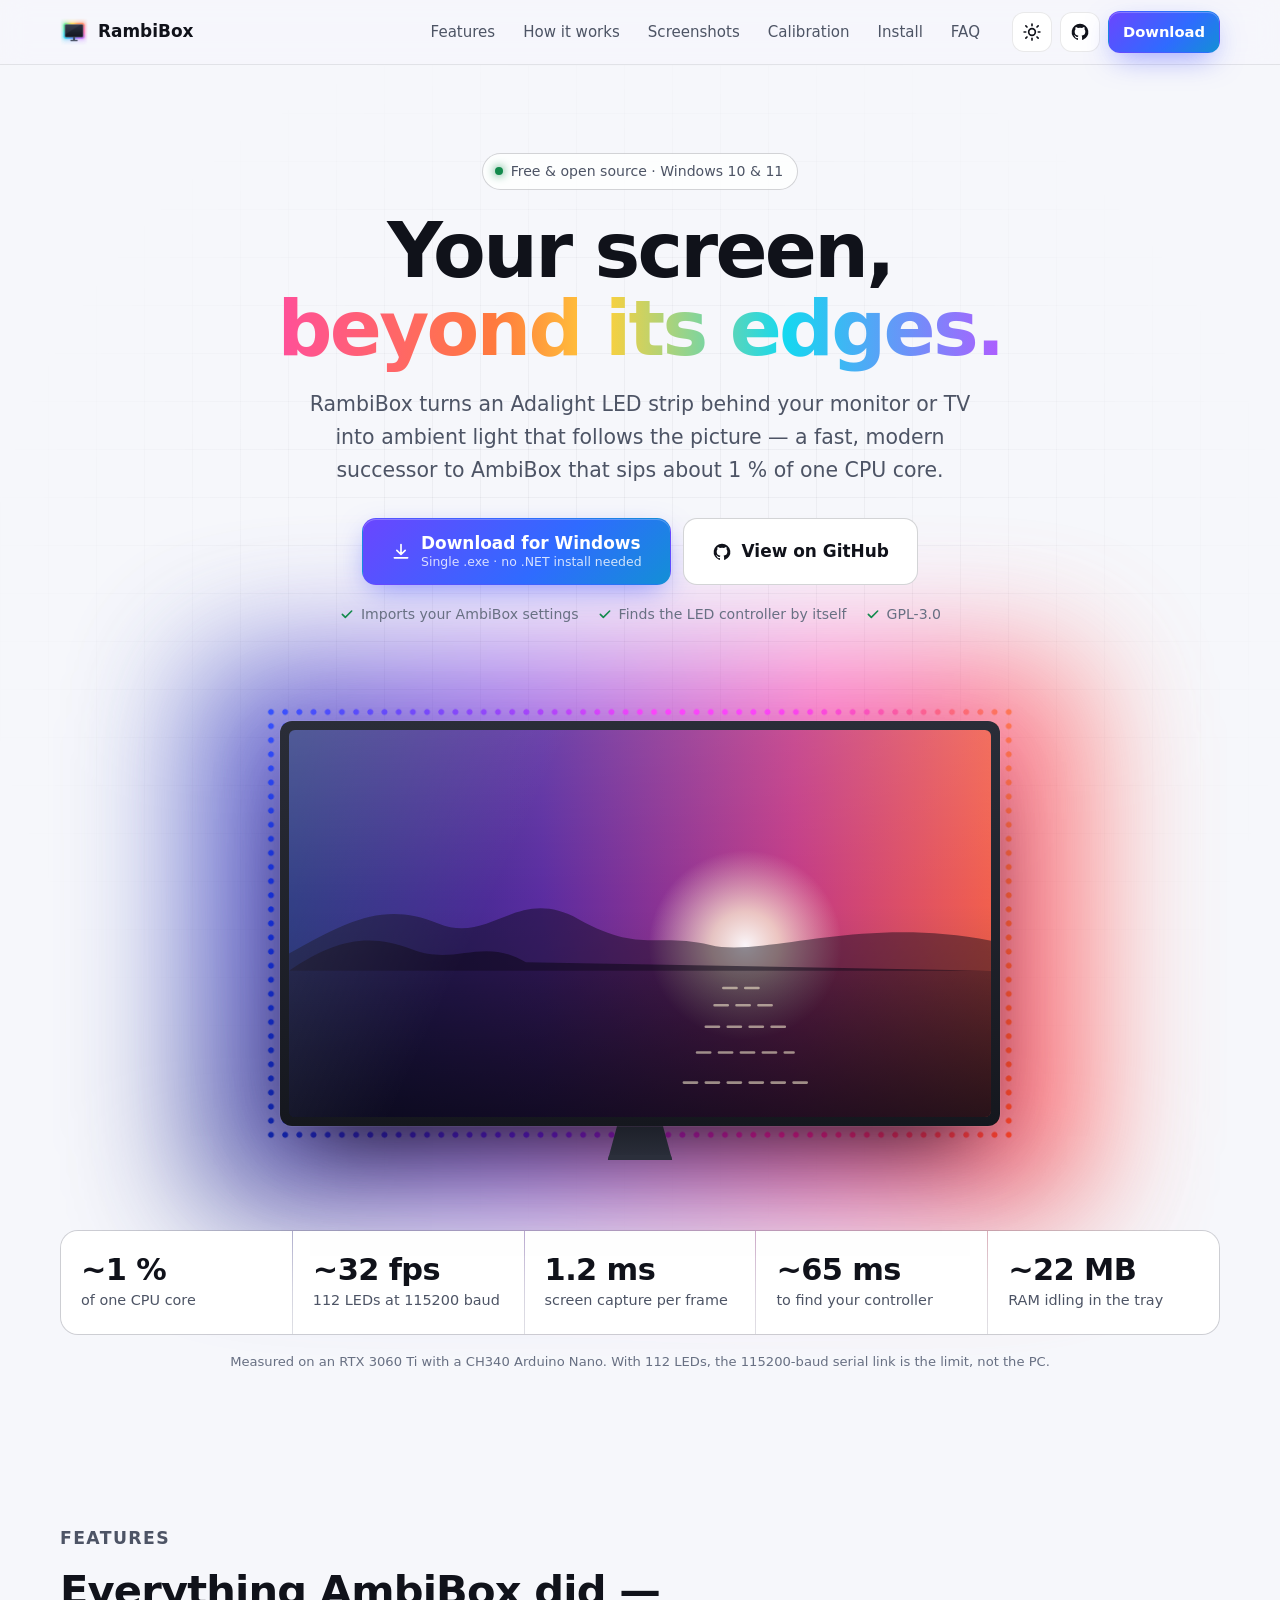
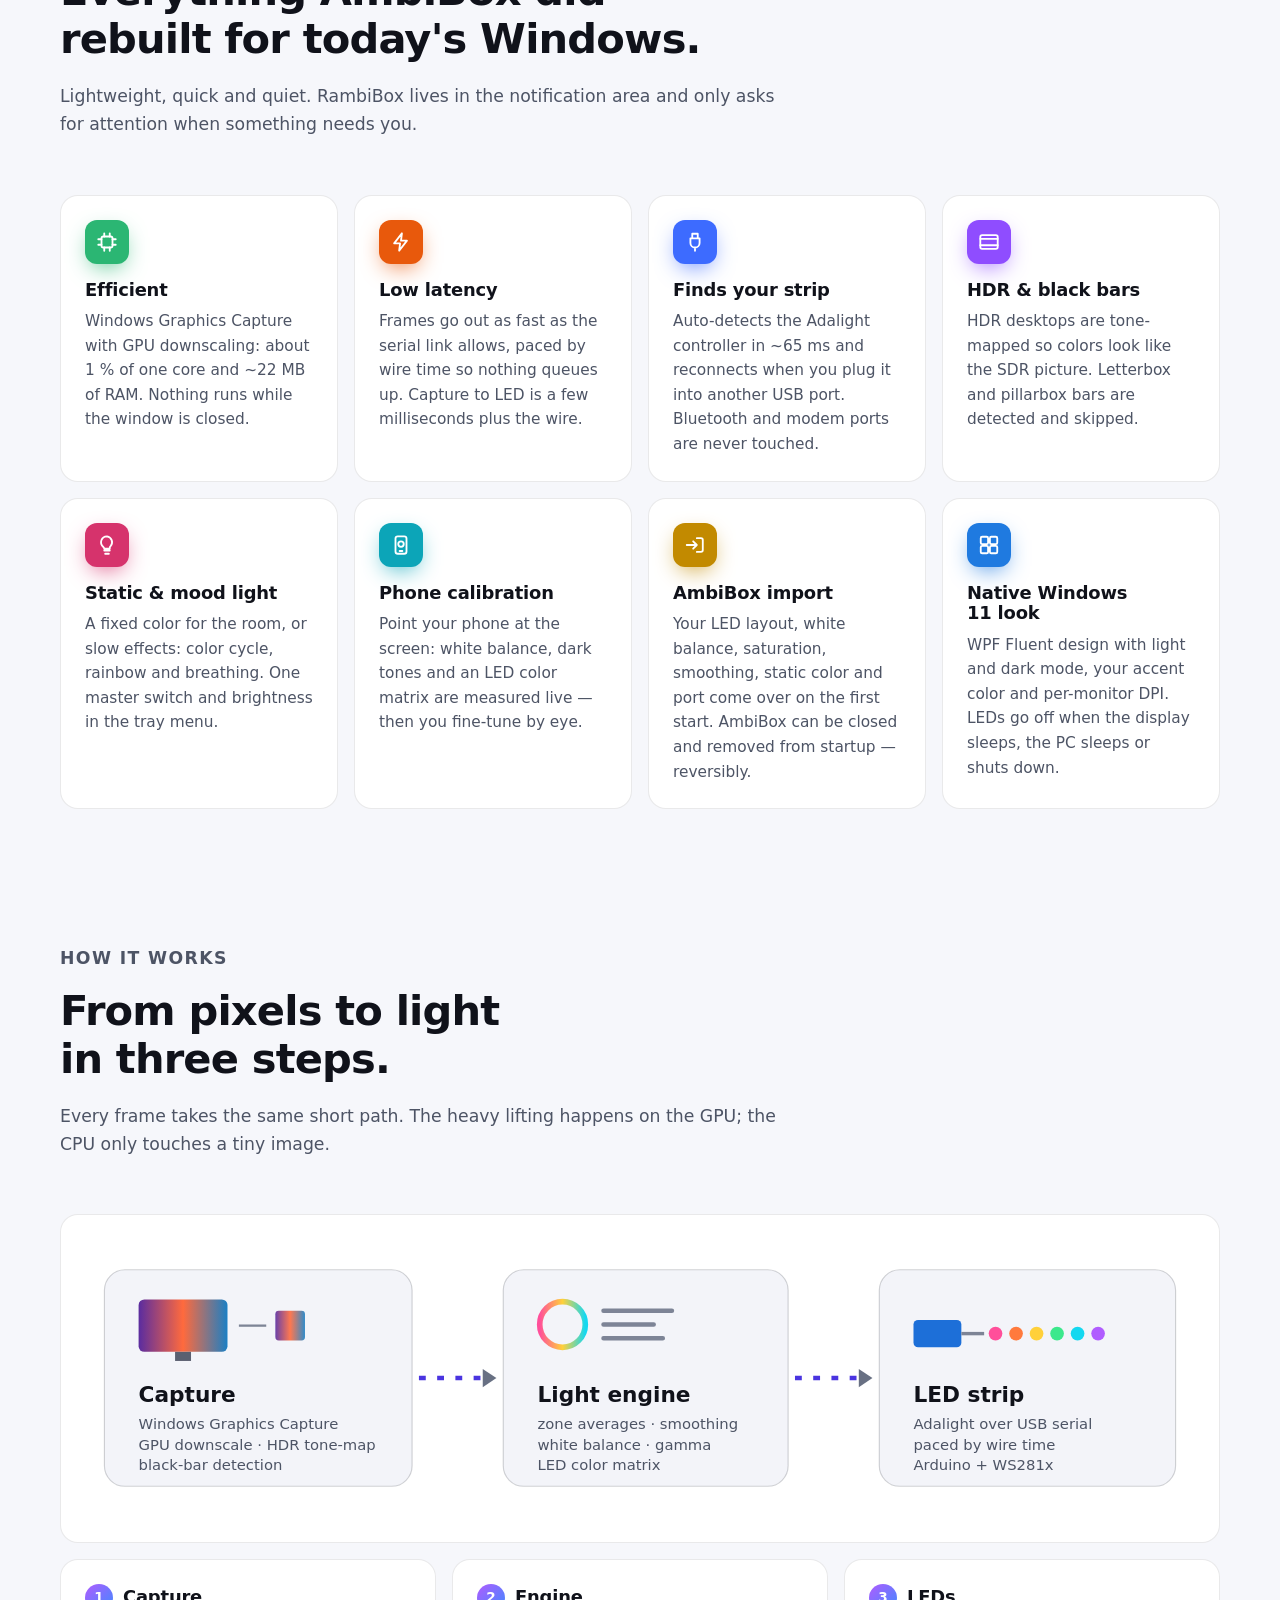
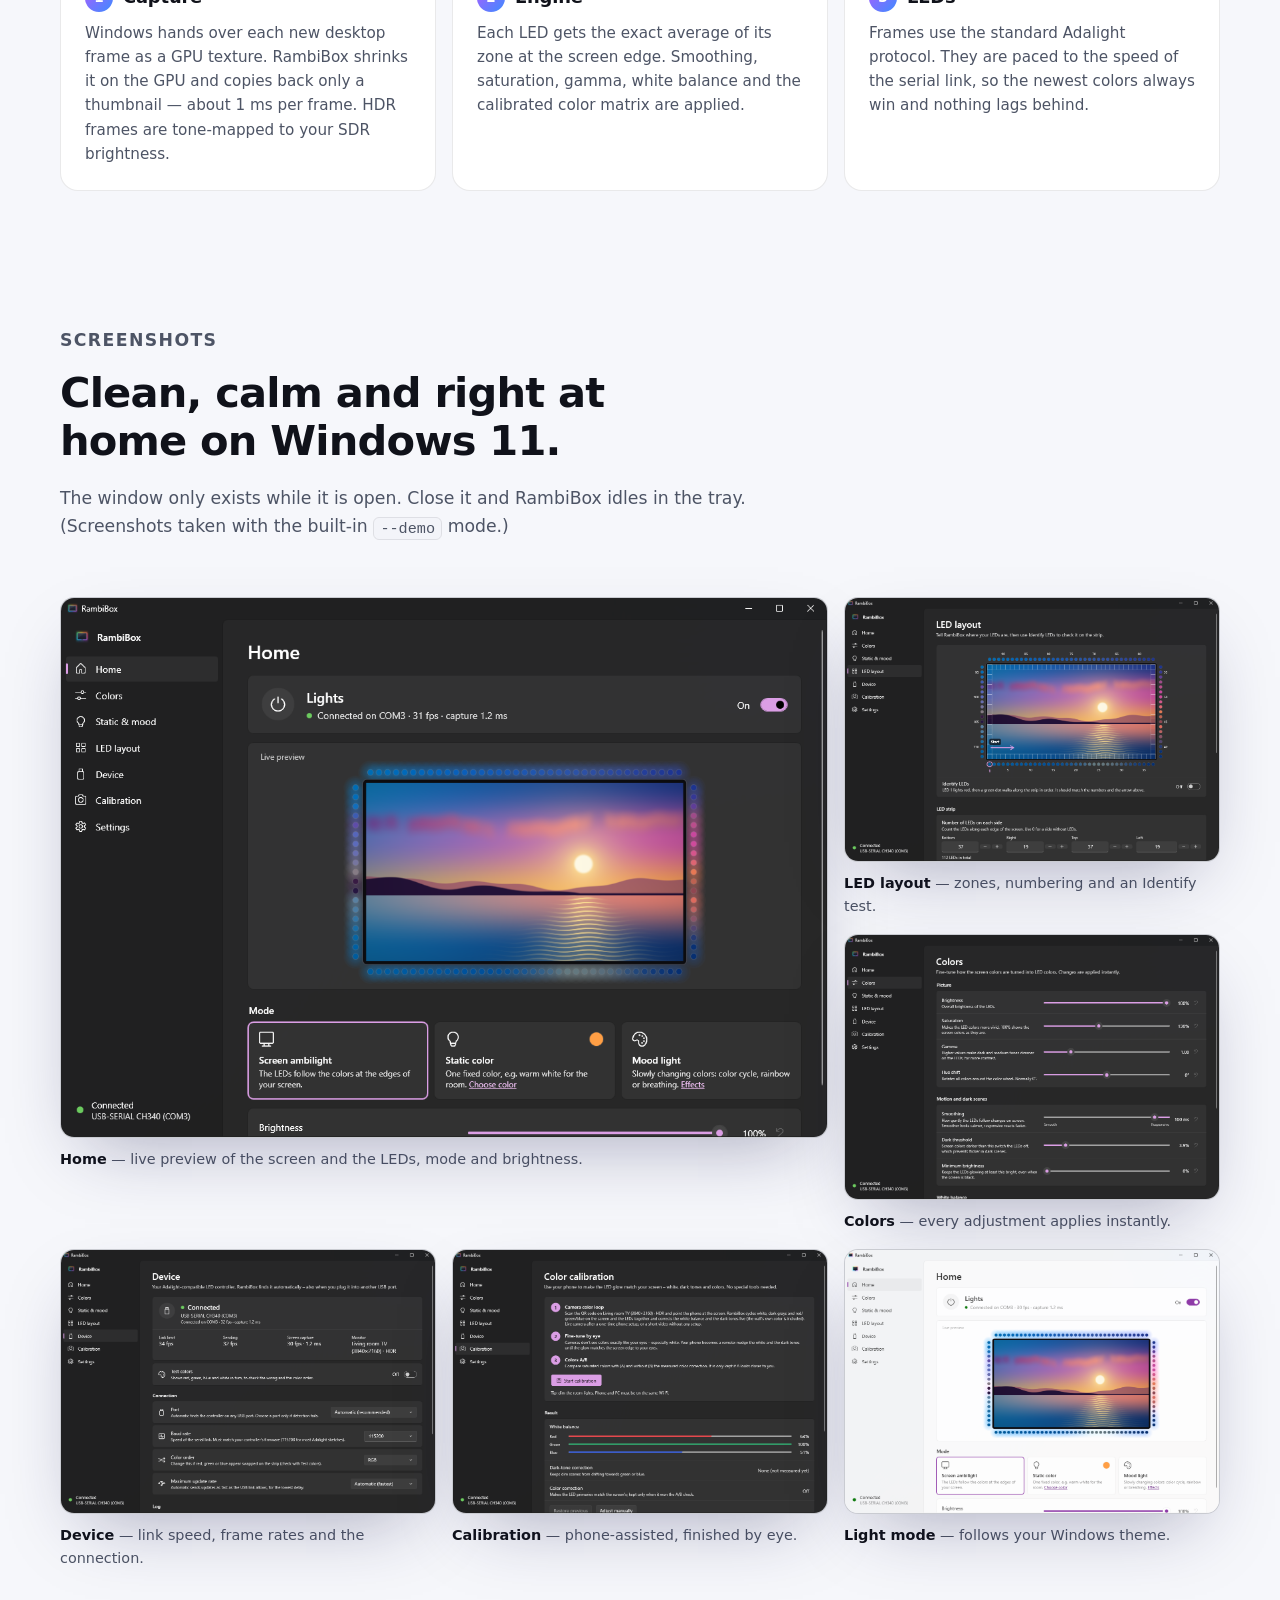
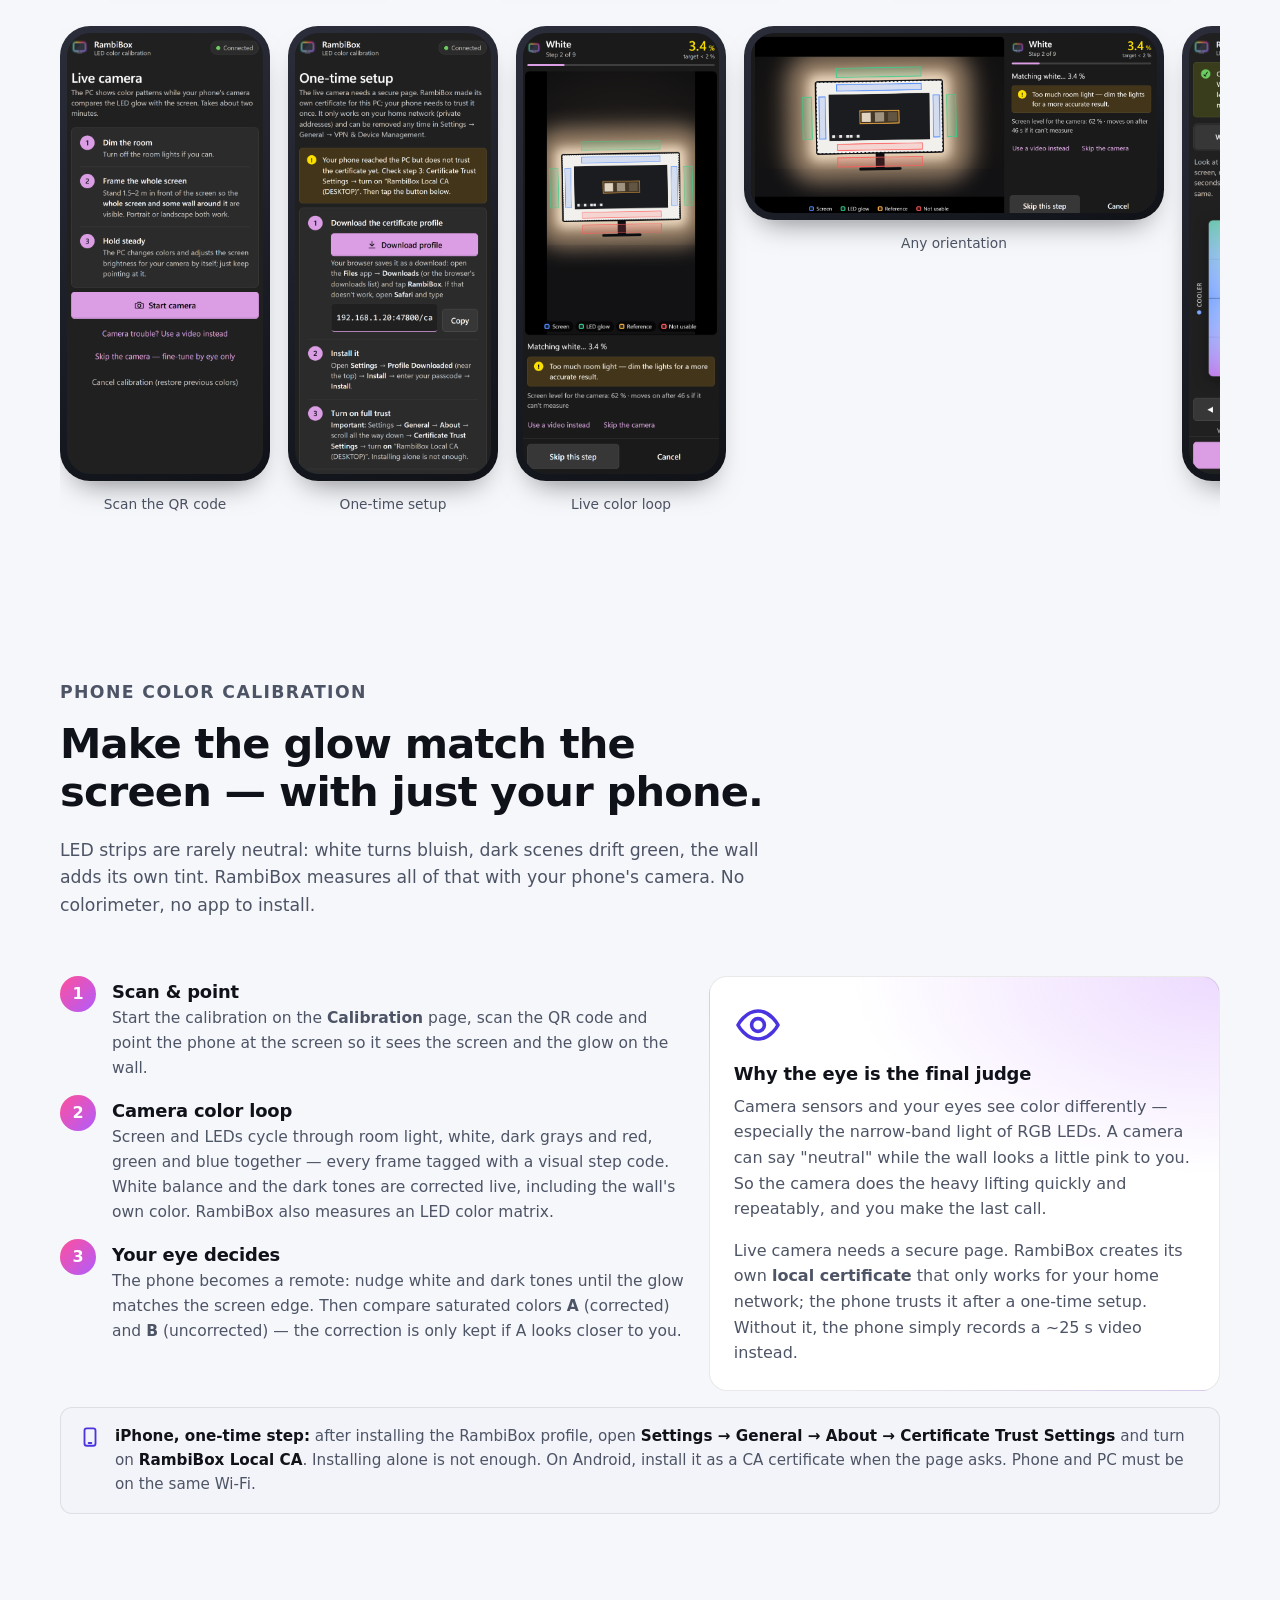
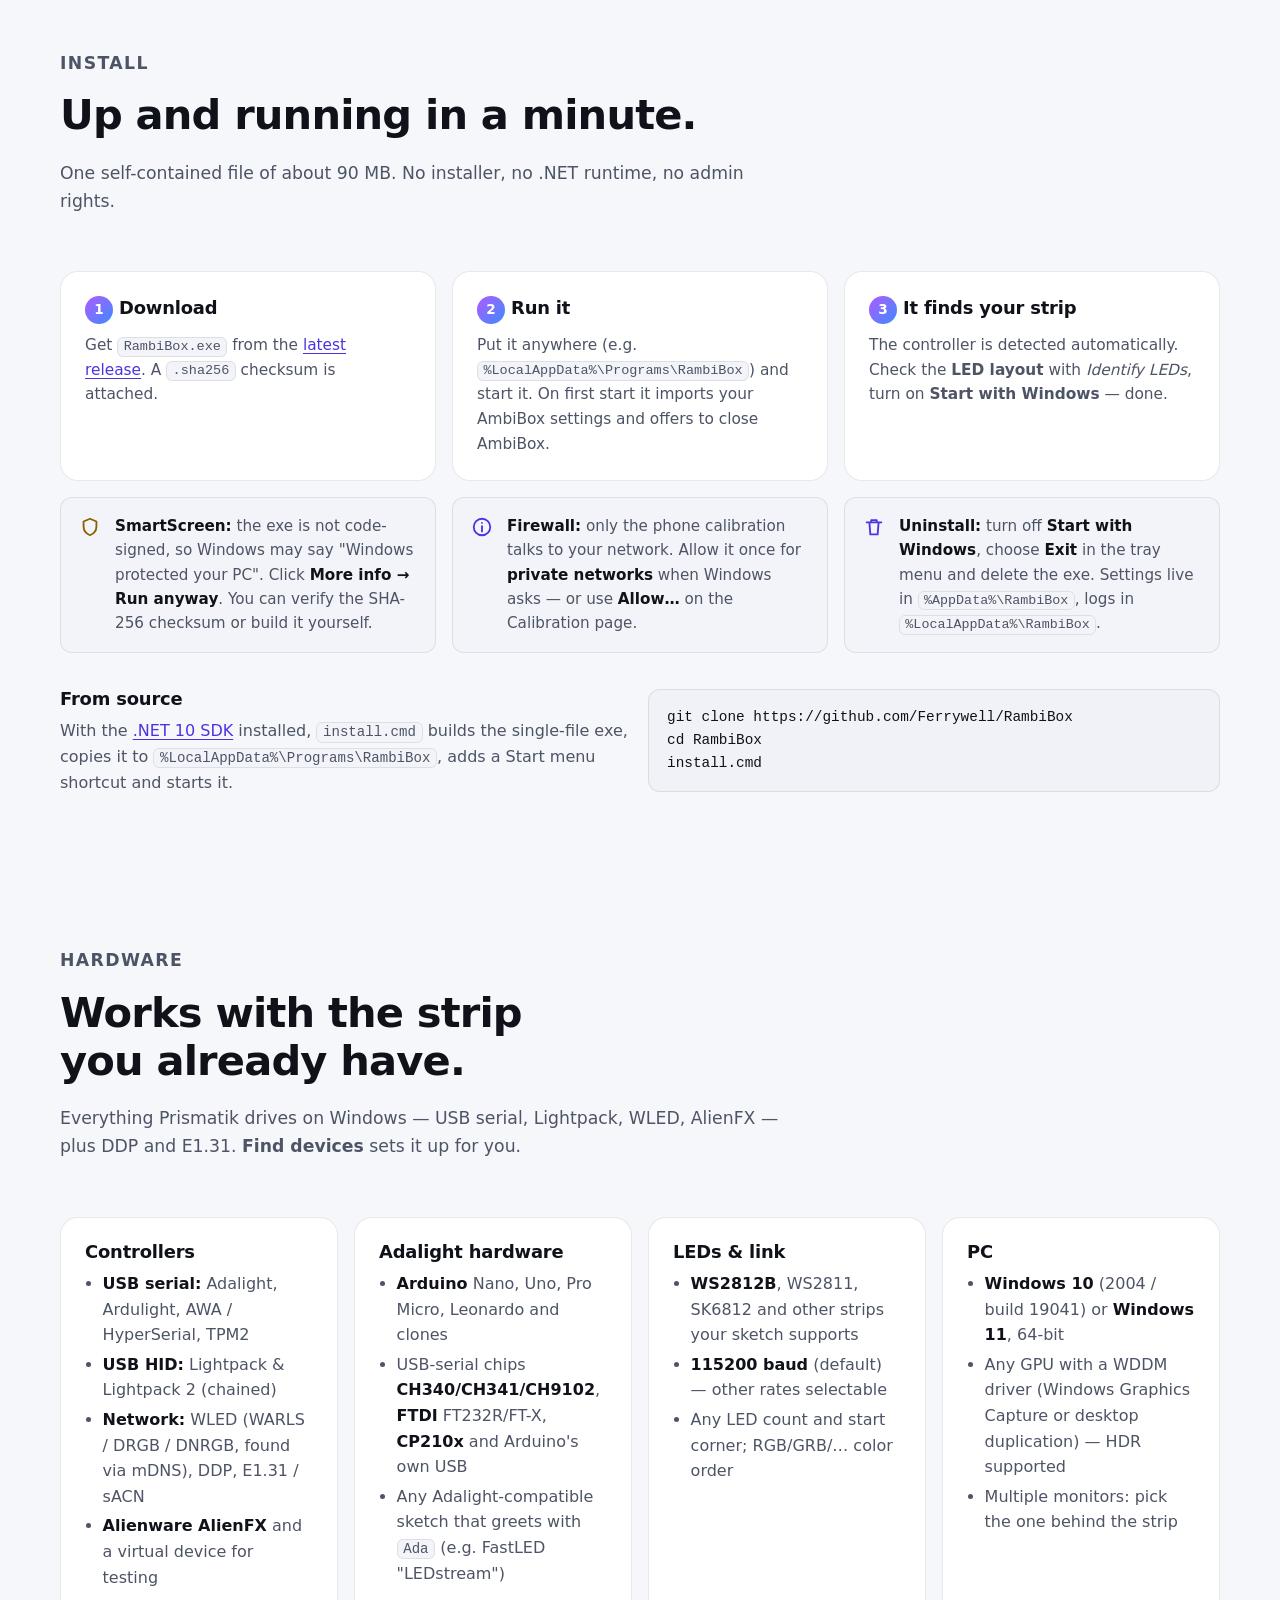
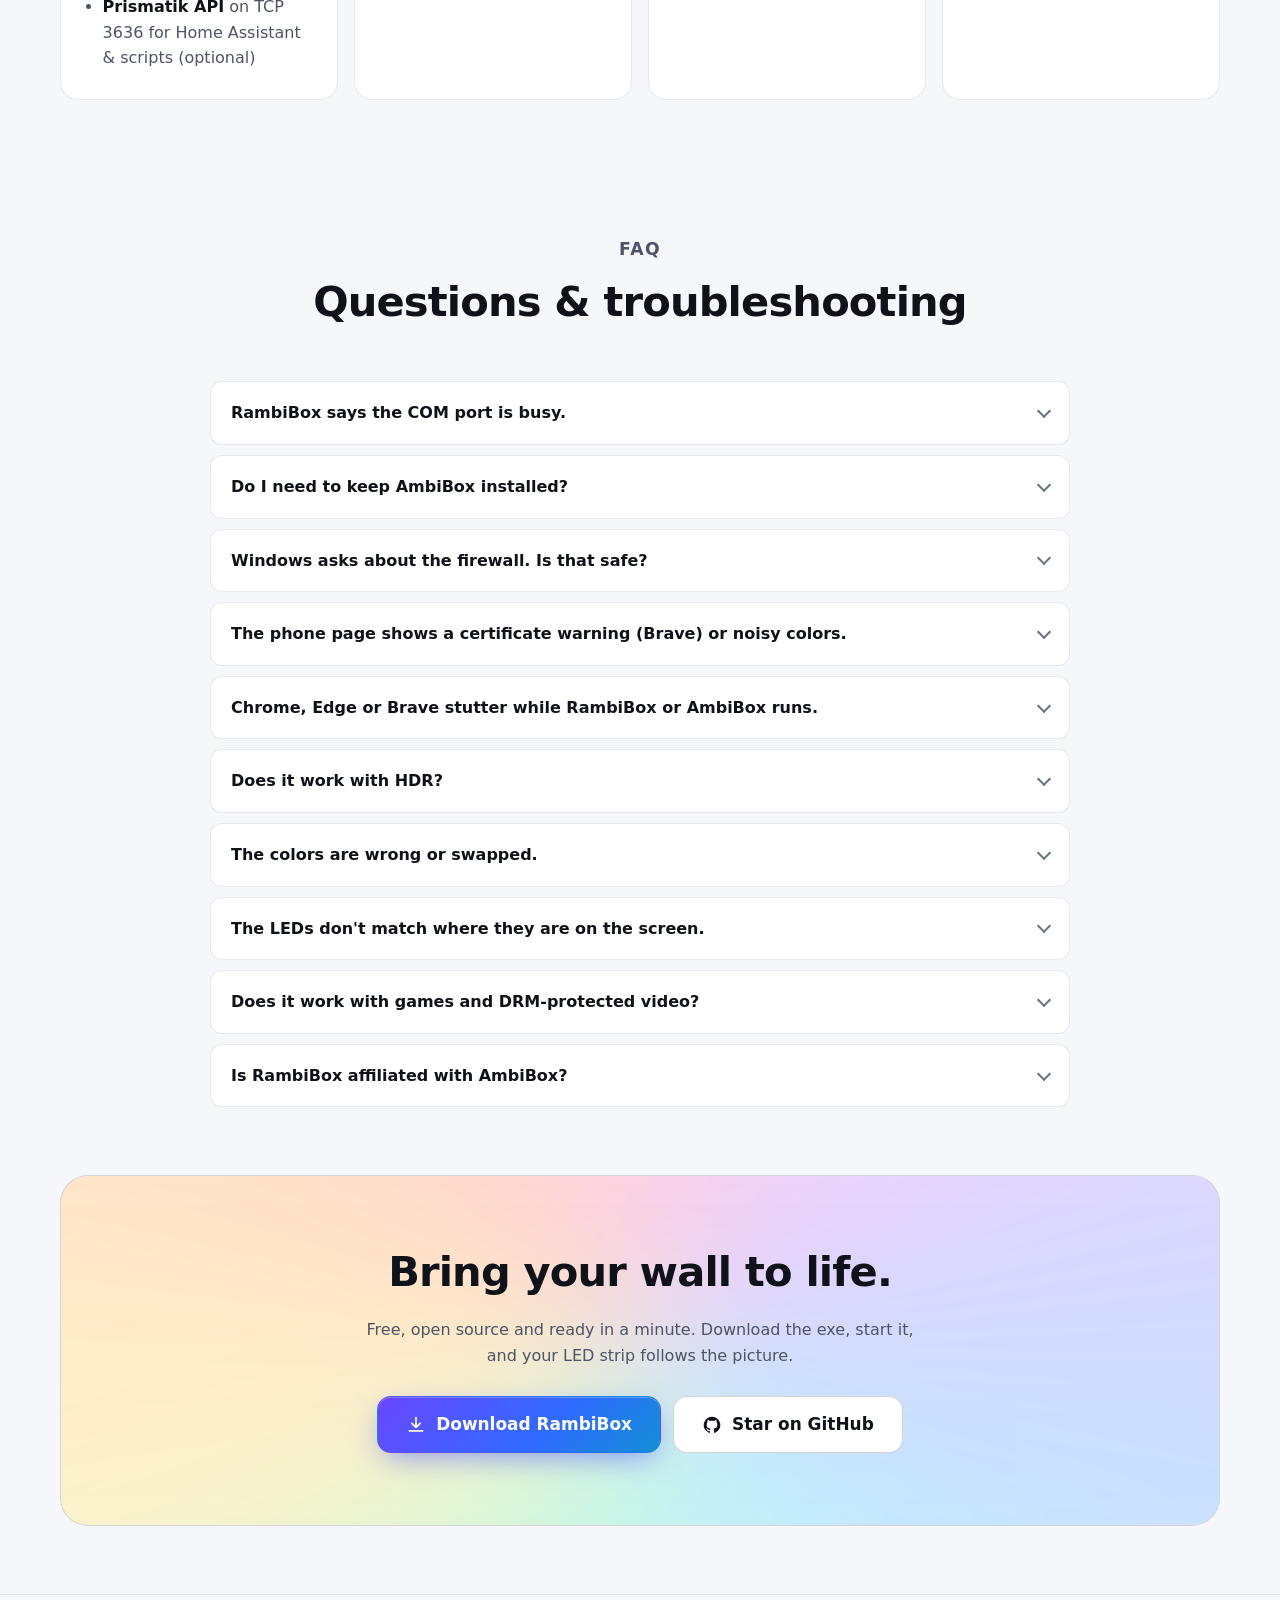
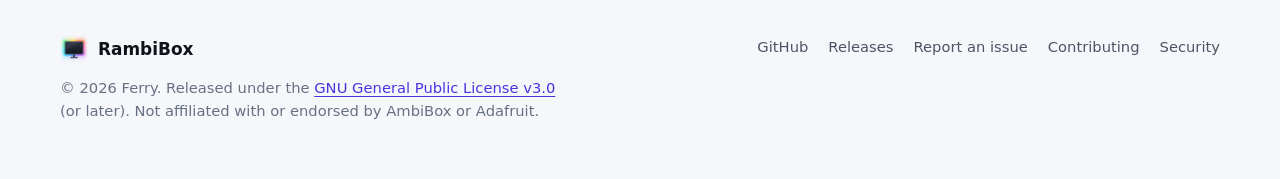
==== commit 008c0357: "Docs: Prismatik-level controller compatibility and API; version 1.1.0 Co-Authored-By: Claude Opus 5." ====
--- a/docs/index.html
+++ b/docs/index.html
@@ -503,11 +503,21 @@
         <div class="section-head">
           <p class="eyebrow">Hardware</p>
           <h2 id="hw-title">Works with the strip you already have.</h2>
-          <p>If AmbiBox could drive it as an Adalight device, RambiBox can too.</p>
+          <p>Everything Prismatik drives on Windows — USB serial, Lightpack, WLED, AlienFX — plus DDP and E1.31. <b>Find devices</b> sets it up for you.</p>
         </div>
         <div class="hw-grid">
           <div class="card">
-            <h3>Controller</h3>
+            <h3>Controllers</h3>
+            <ul>
+              <li><b>USB serial:</b> Adalight, Ardulight, AWA / HyperSerial, TPM2</li>
+              <li><b>USB HID:</b> Lightpack &amp; Lightpack 2 (chained)</li>
+              <li><b>Network:</b> WLED (WARLS / DRGB / DNRGB, found via mDNS), DDP, E1.31 / sACN</li>
+              <li><b>Alienware AlienFX</b> and a virtual device for testing</li>
+              <li><b>Prismatik API</b> on TCP 3636 for Home Assistant &amp; scripts (optional)</li>
+            </ul>
+          </div>
+          <div class="card">
+            <h3>Adalight hardware</h3>
             <ul>
               <li><b>Arduino</b> Nano, Uno, Pro Micro, Leonardo and clones</li>
               <li>USB-serial chips <b>CH340/CH341/CH9102</b>, <b>FTDI</b> FT232R/FT-X, <b>CP210x</b> and Arduino's own USB</li>
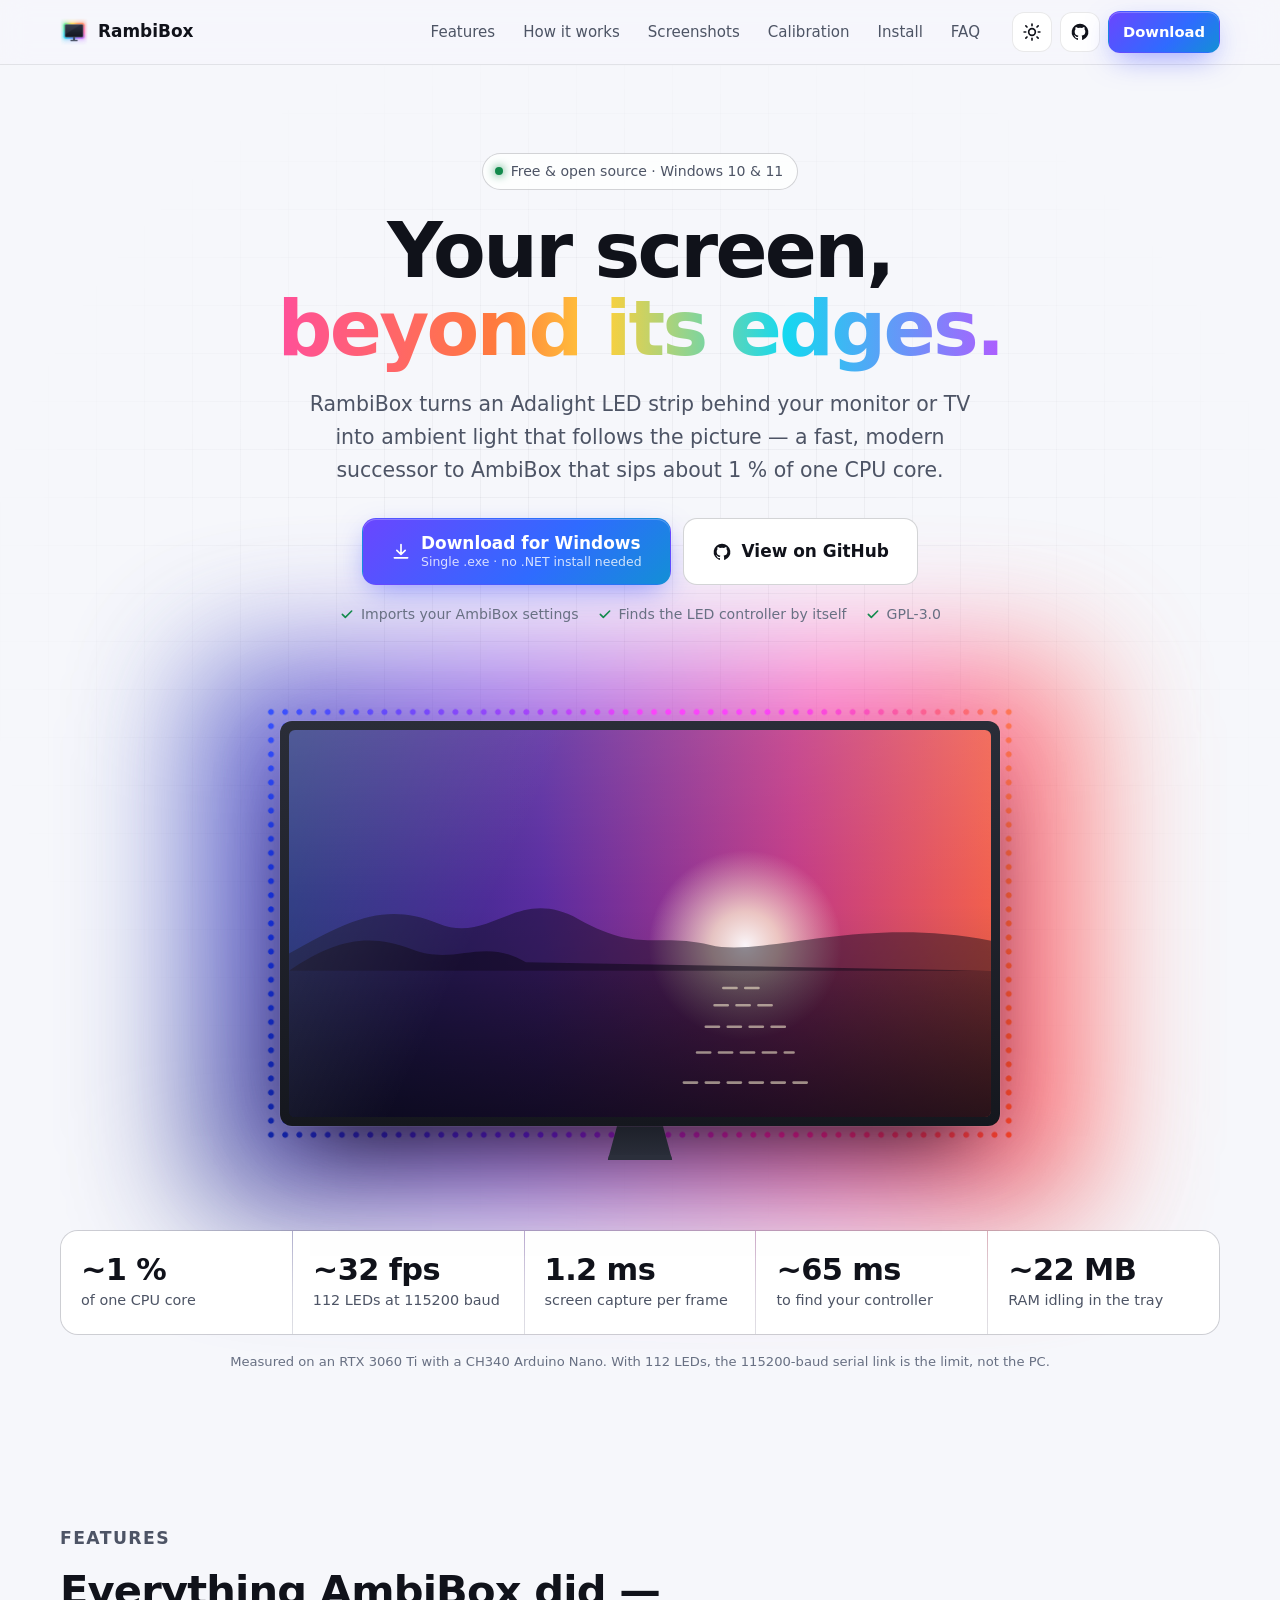
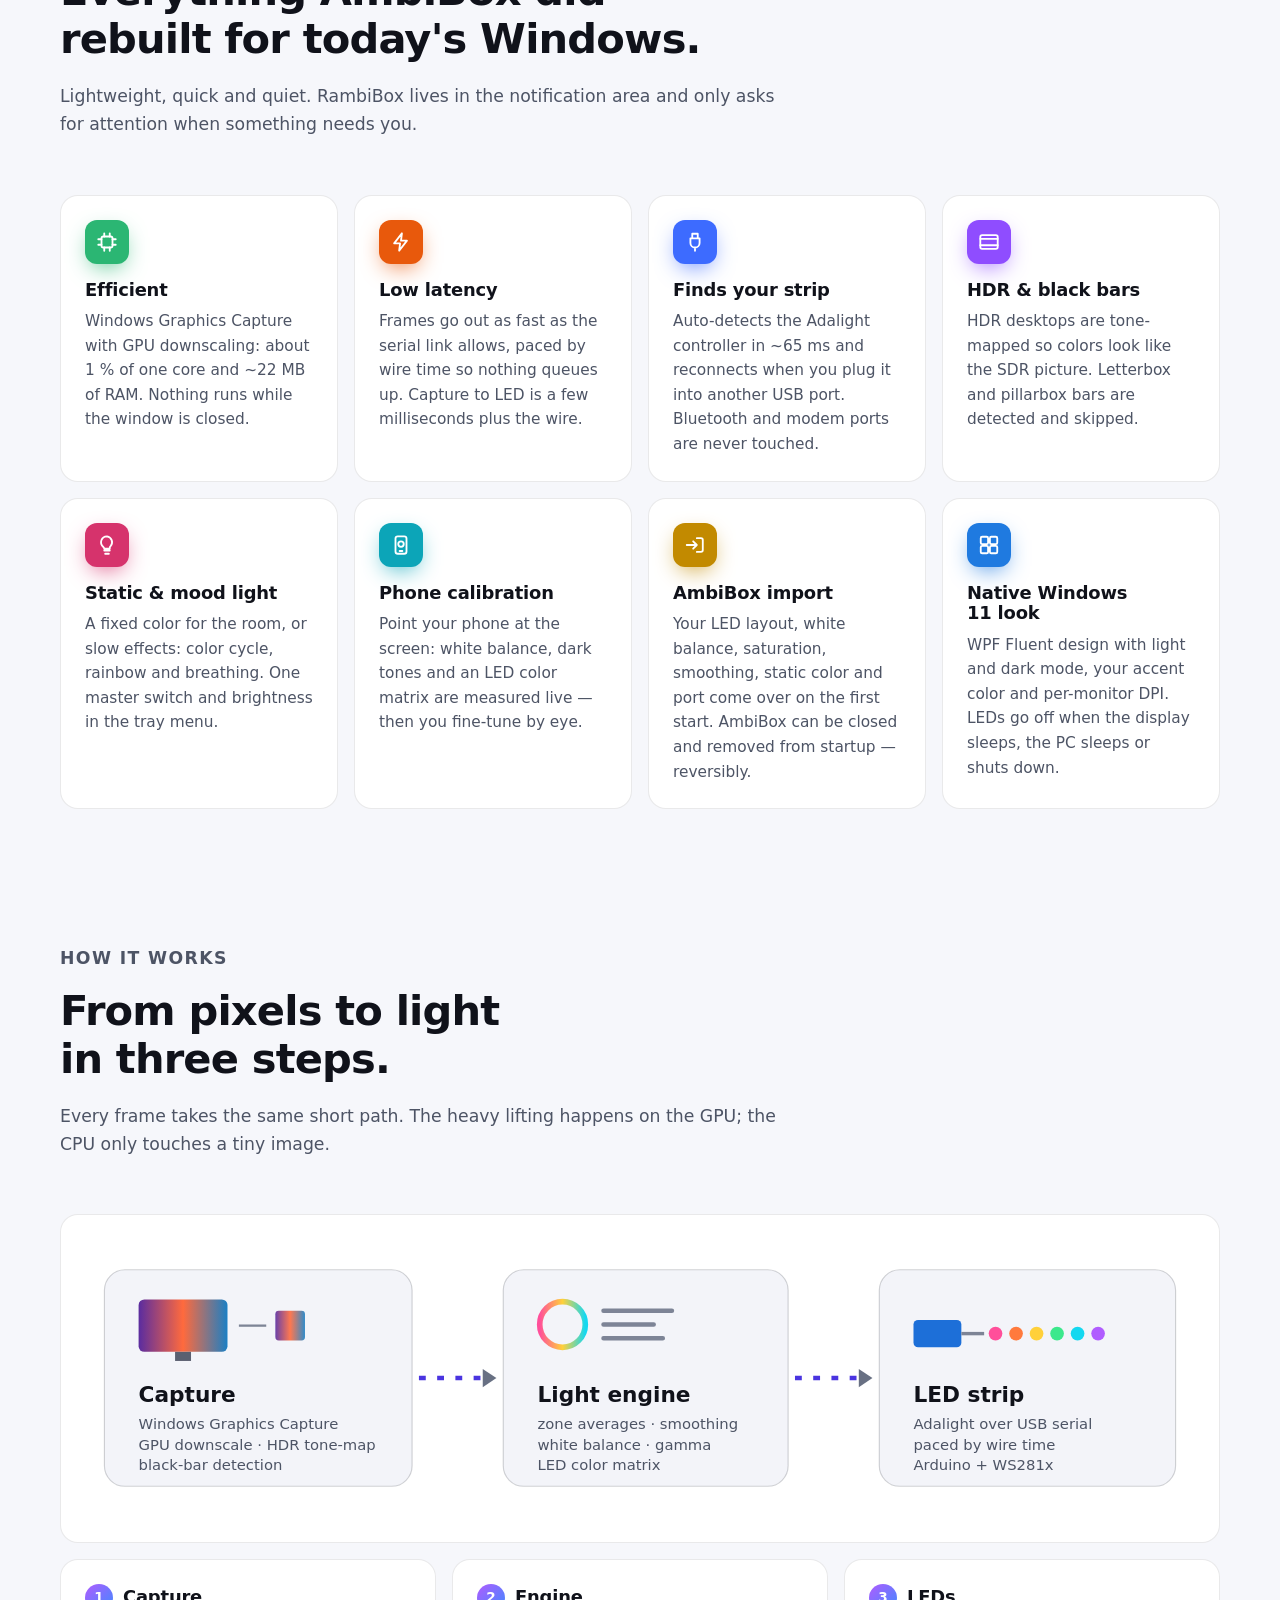
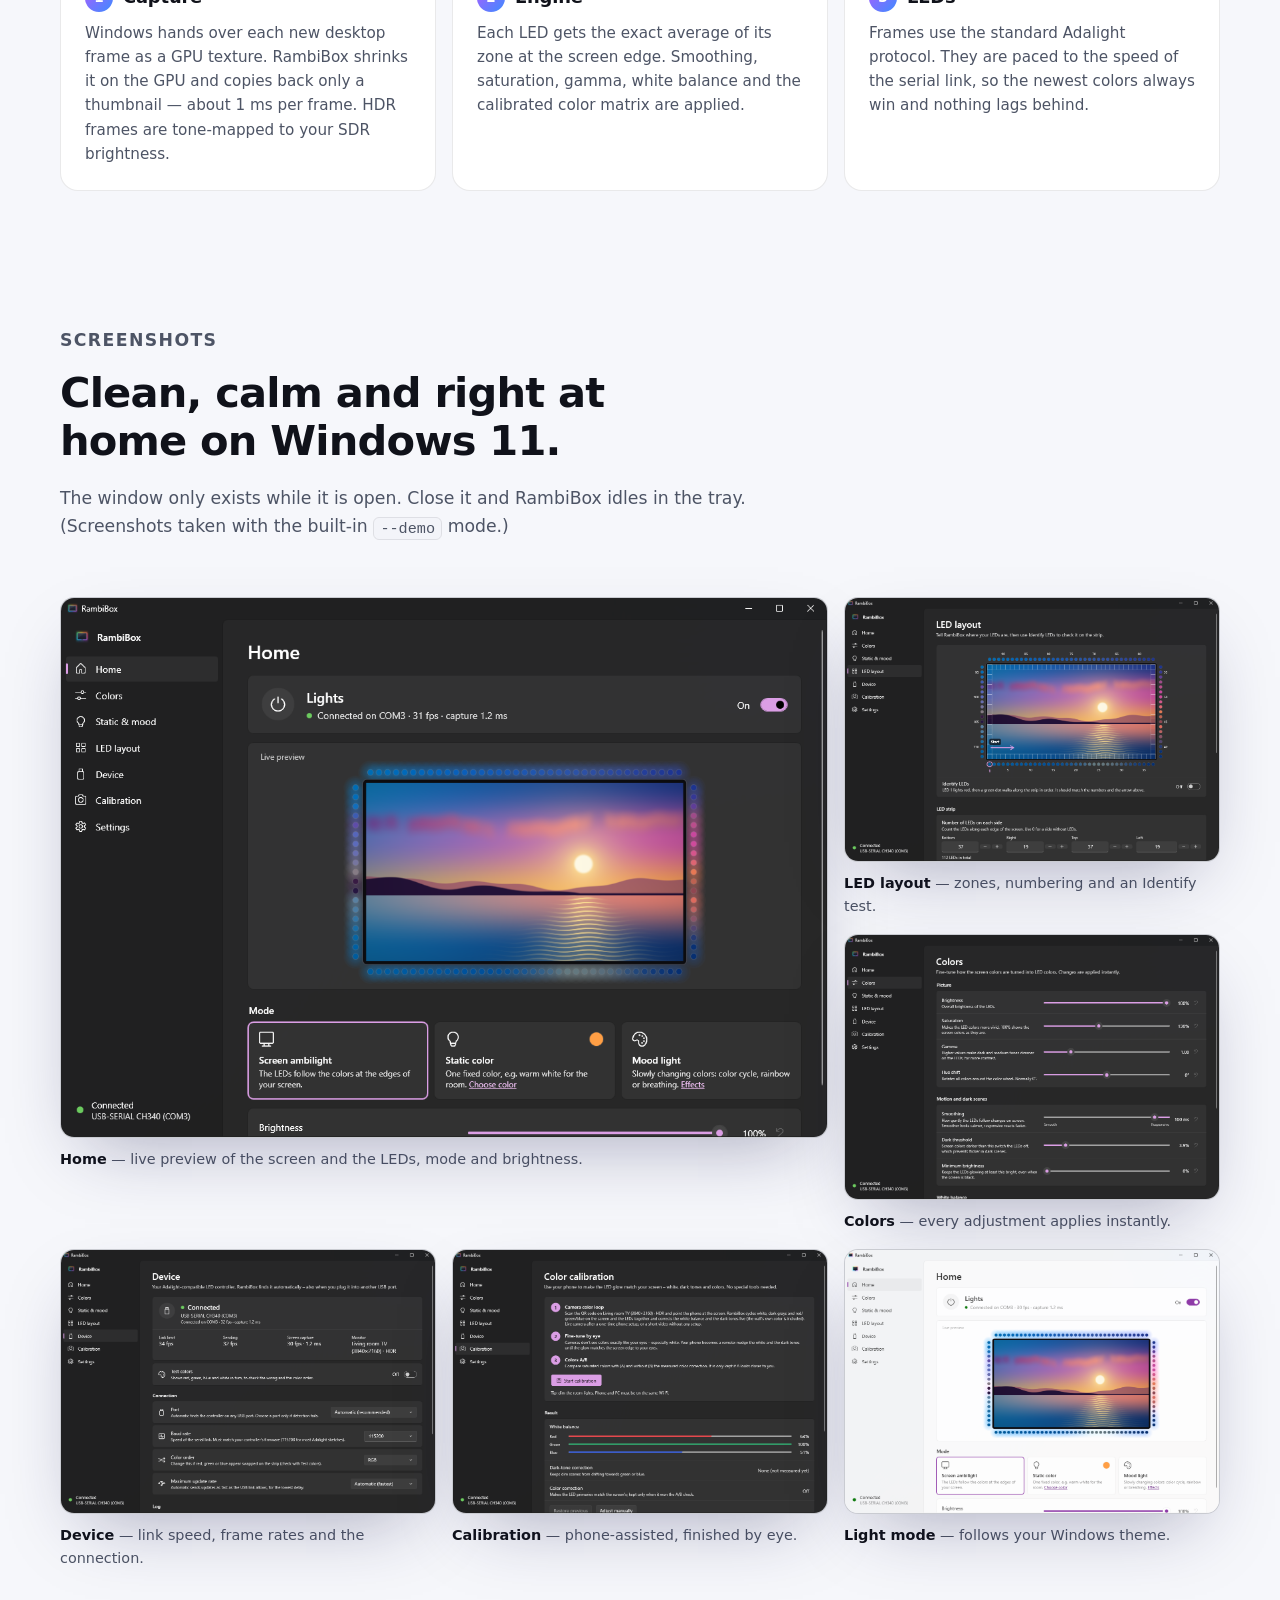
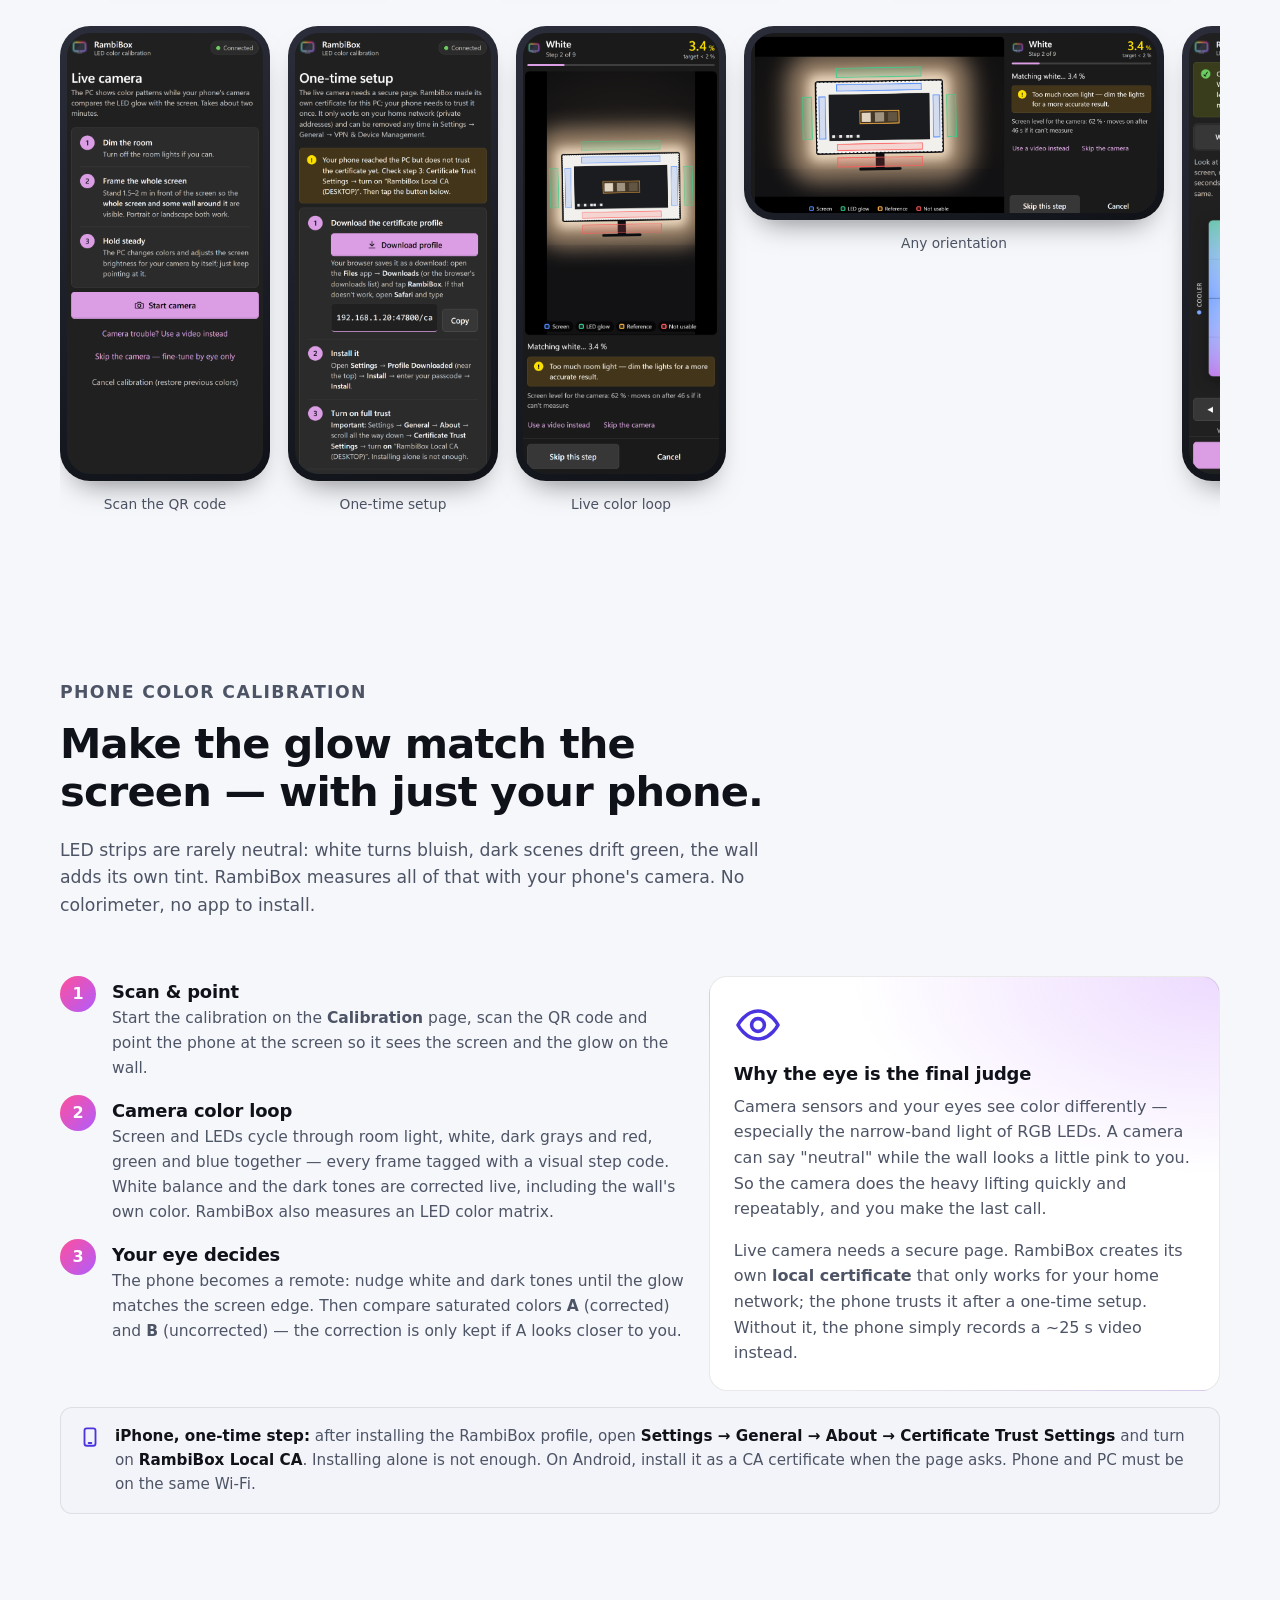
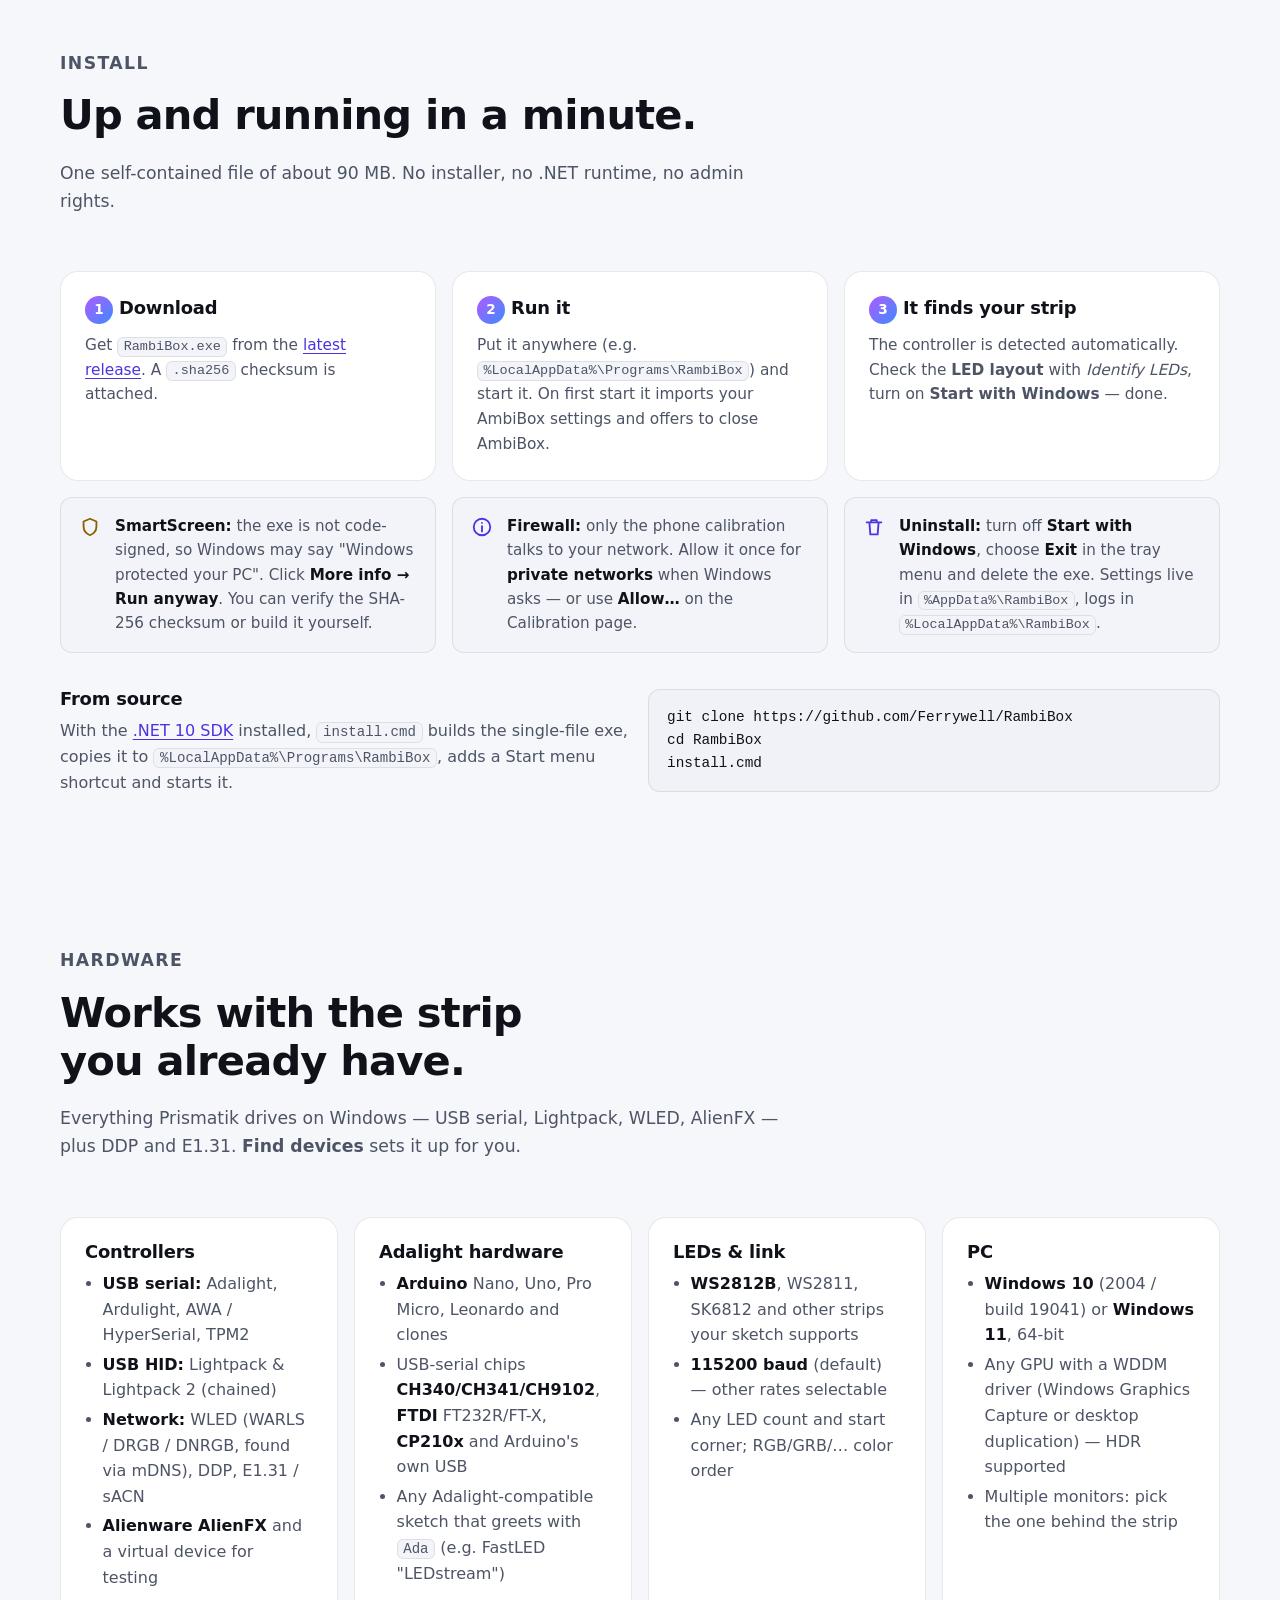
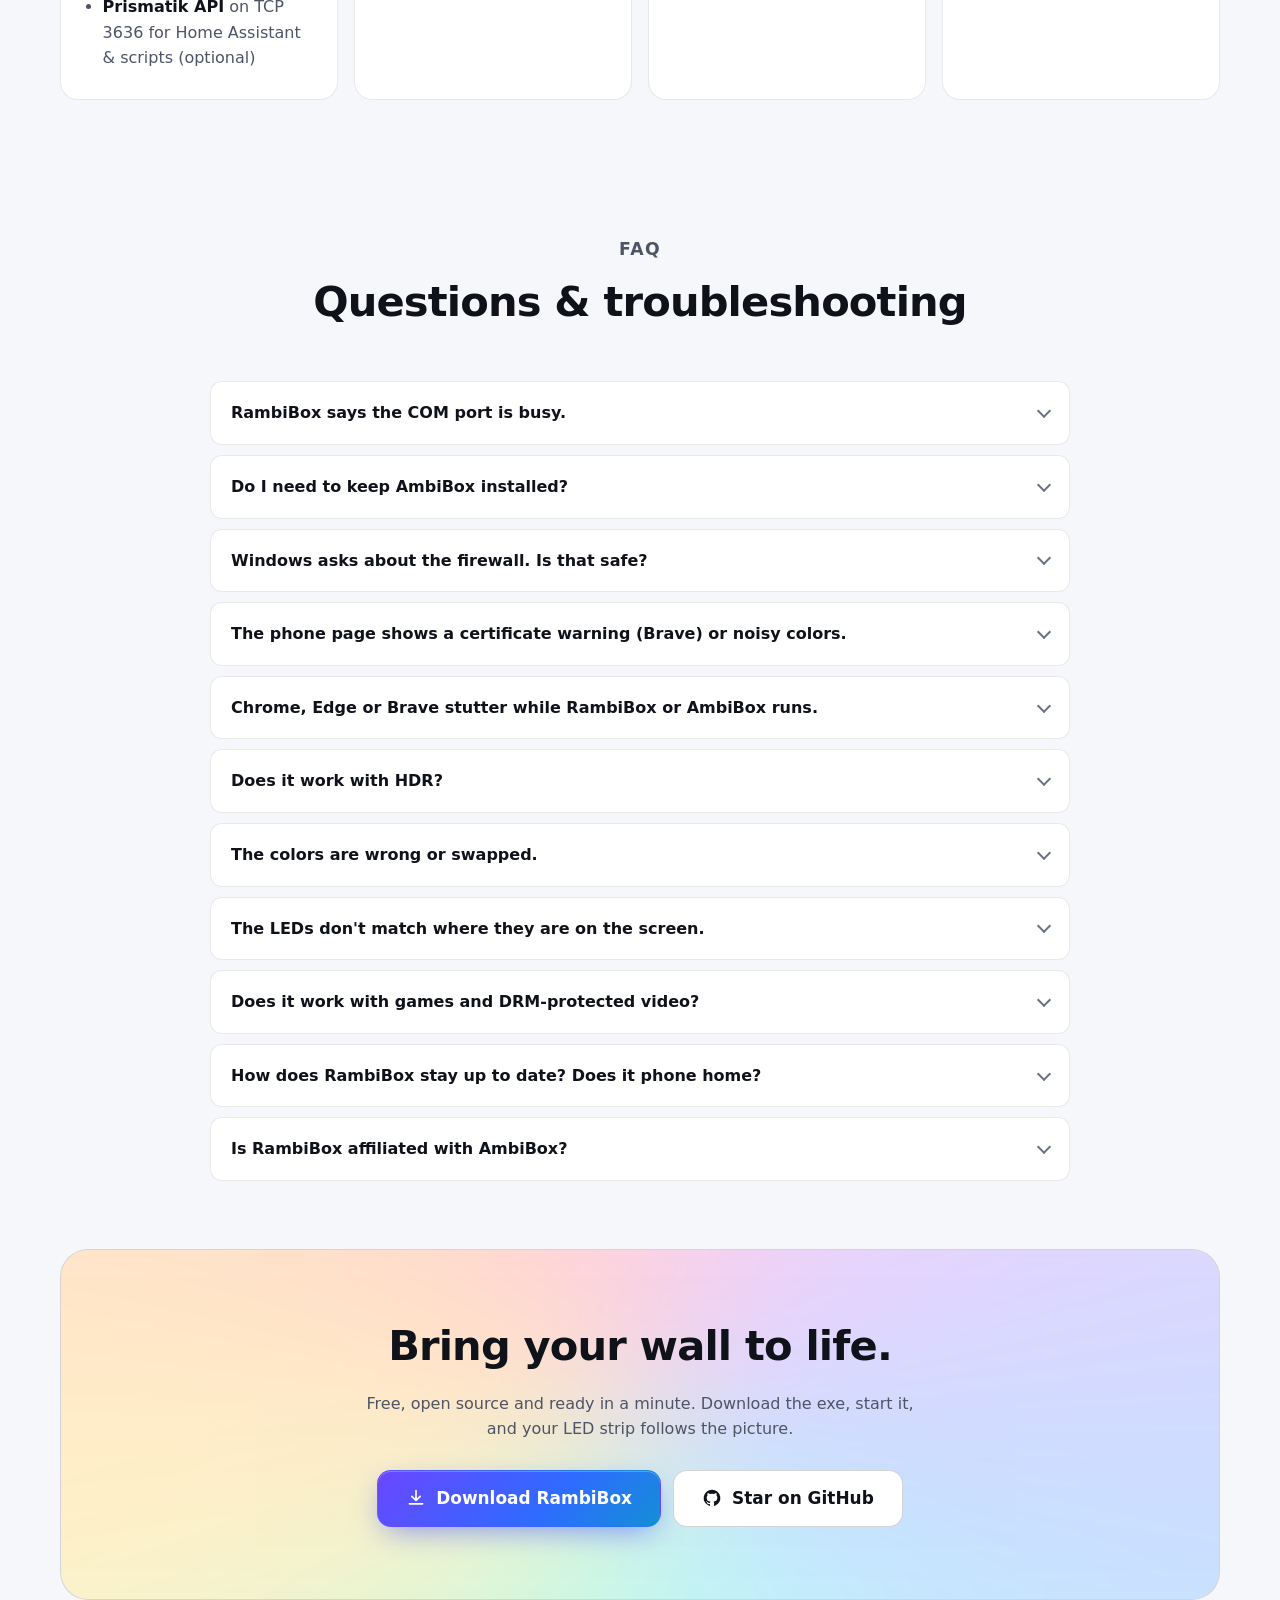
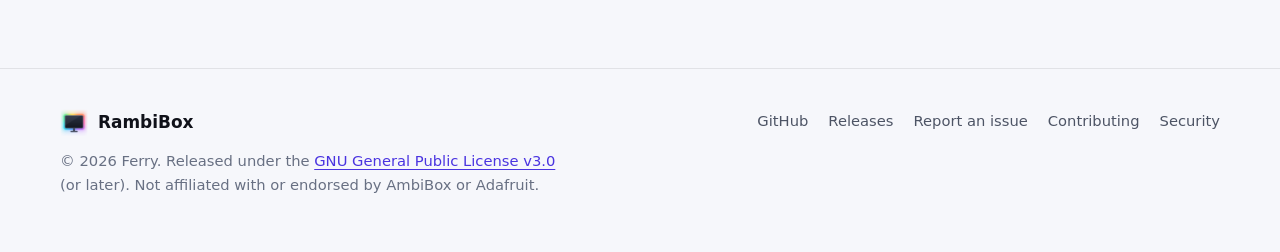
==== commit 2231c0fc: "In-app updates: consent first, signed downloads, swap with rollback; version 1.2.0 - Settings › Abou" ====
--- a/docs/index.html
+++ b/docs/index.html
@@ -589,6 +589,10 @@
             <div class="answer"><p>Games in borderless or windowed fullscreen work fine, and so does most exclusive fullscreen on Windows 10/11. Copy-protected video (some streaming apps and browsers with hardware DRM) can appear black to any screen capture — then the LEDs stay dark. Playing such video in a browser with hardware acceleration turned off usually helps.</p></div>
           </details>
           <details>
+            <summary>How does RambiBox stay up to date? Does it phone home?</summary>
+            <div class="answer"><p>Only if you want it to. On the first start RambiBox asks once whether it may check GitHub for new versions once a day — until you answer, it contacts nothing. The check is a single standard request to <code>api.github.com</code>; nothing about you or your PC is sent. When a new version is out you can read what's new and update with one click, or skip that version. Automatic installing is off unless you turn it on (<b>Settings → About &amp; updates</b>). Every update is verified against RambiBox's digital signature before it is installed, and if the new version doesn't start properly, the previous one is put back automatically. Versions before 1.2.0 need to be updated by hand once.</p></div>
+          </details>
+          <details>
             <summary>Is RambiBox affiliated with AmbiBox?</summary>
             <div class="answer"><p>No. RambiBox is an independent open-source project. It can read AmbiBox settings so switching is painless.</p></div>
           </details>
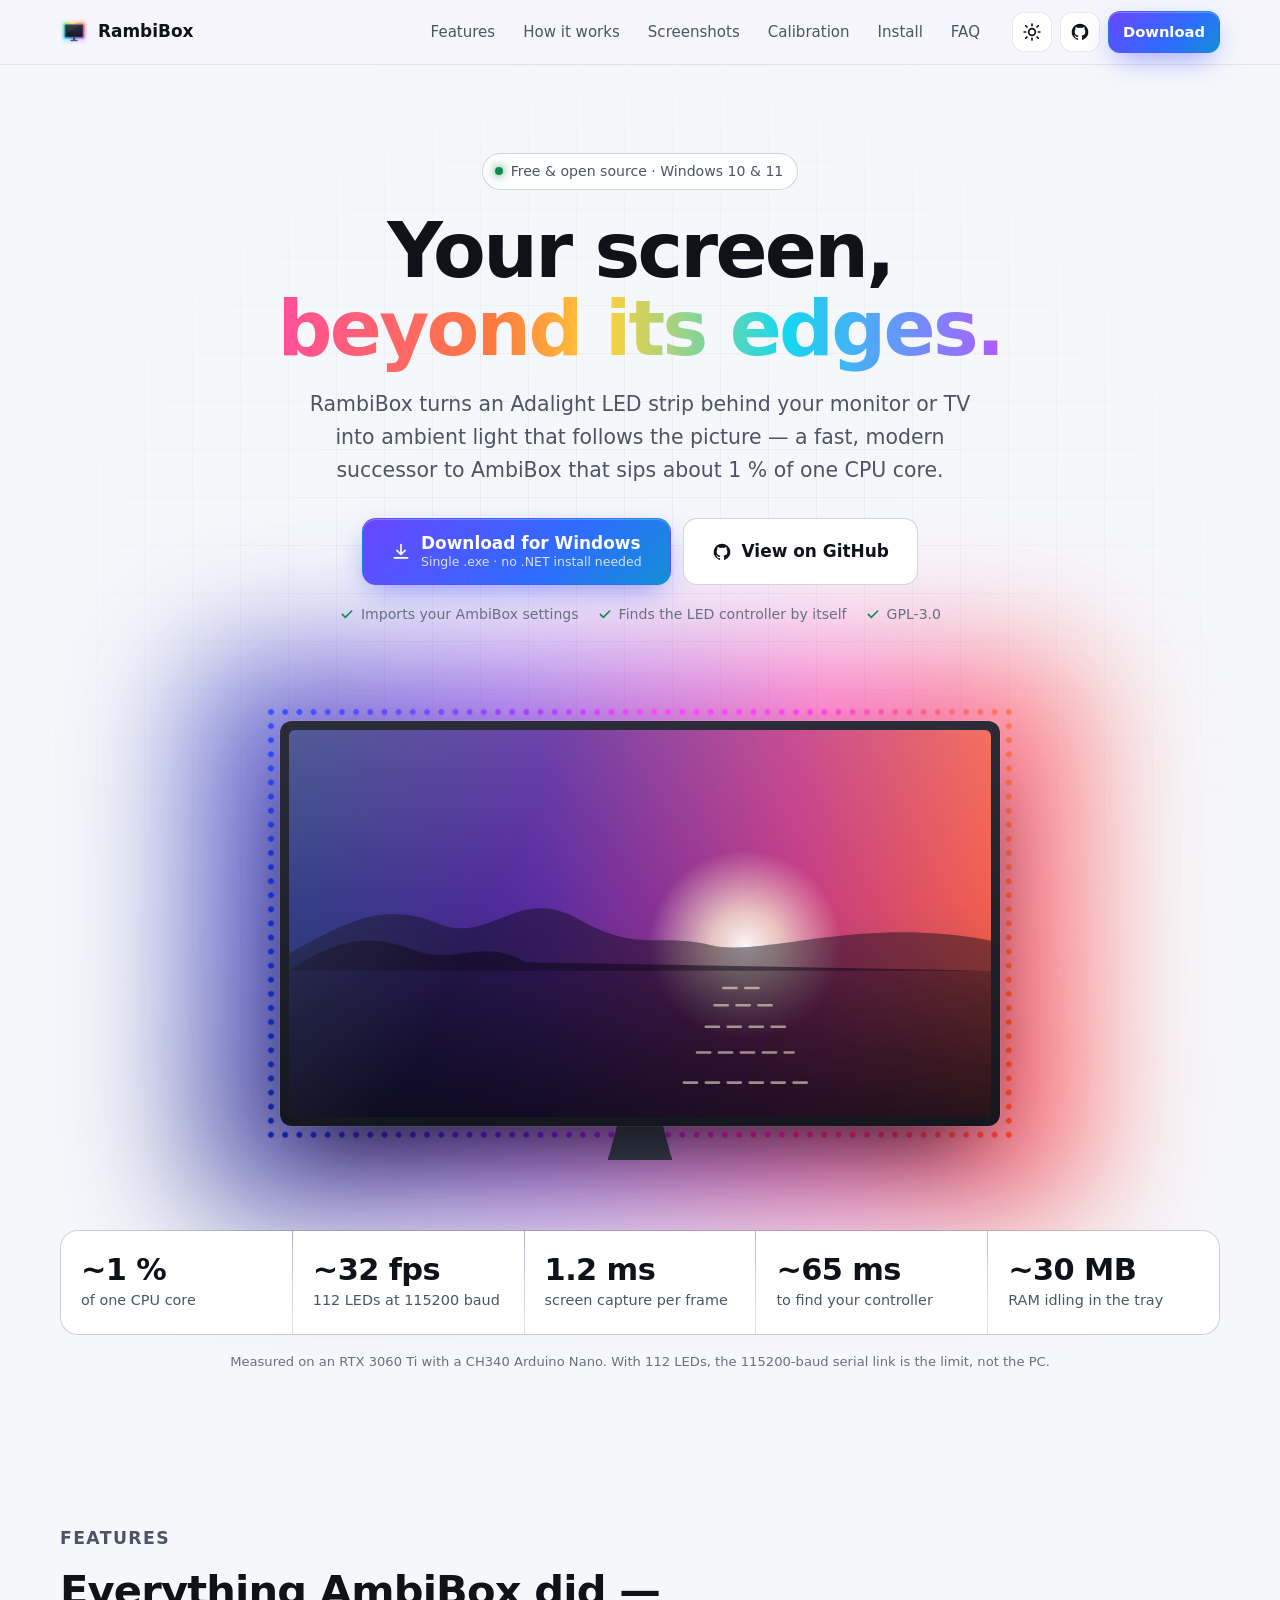
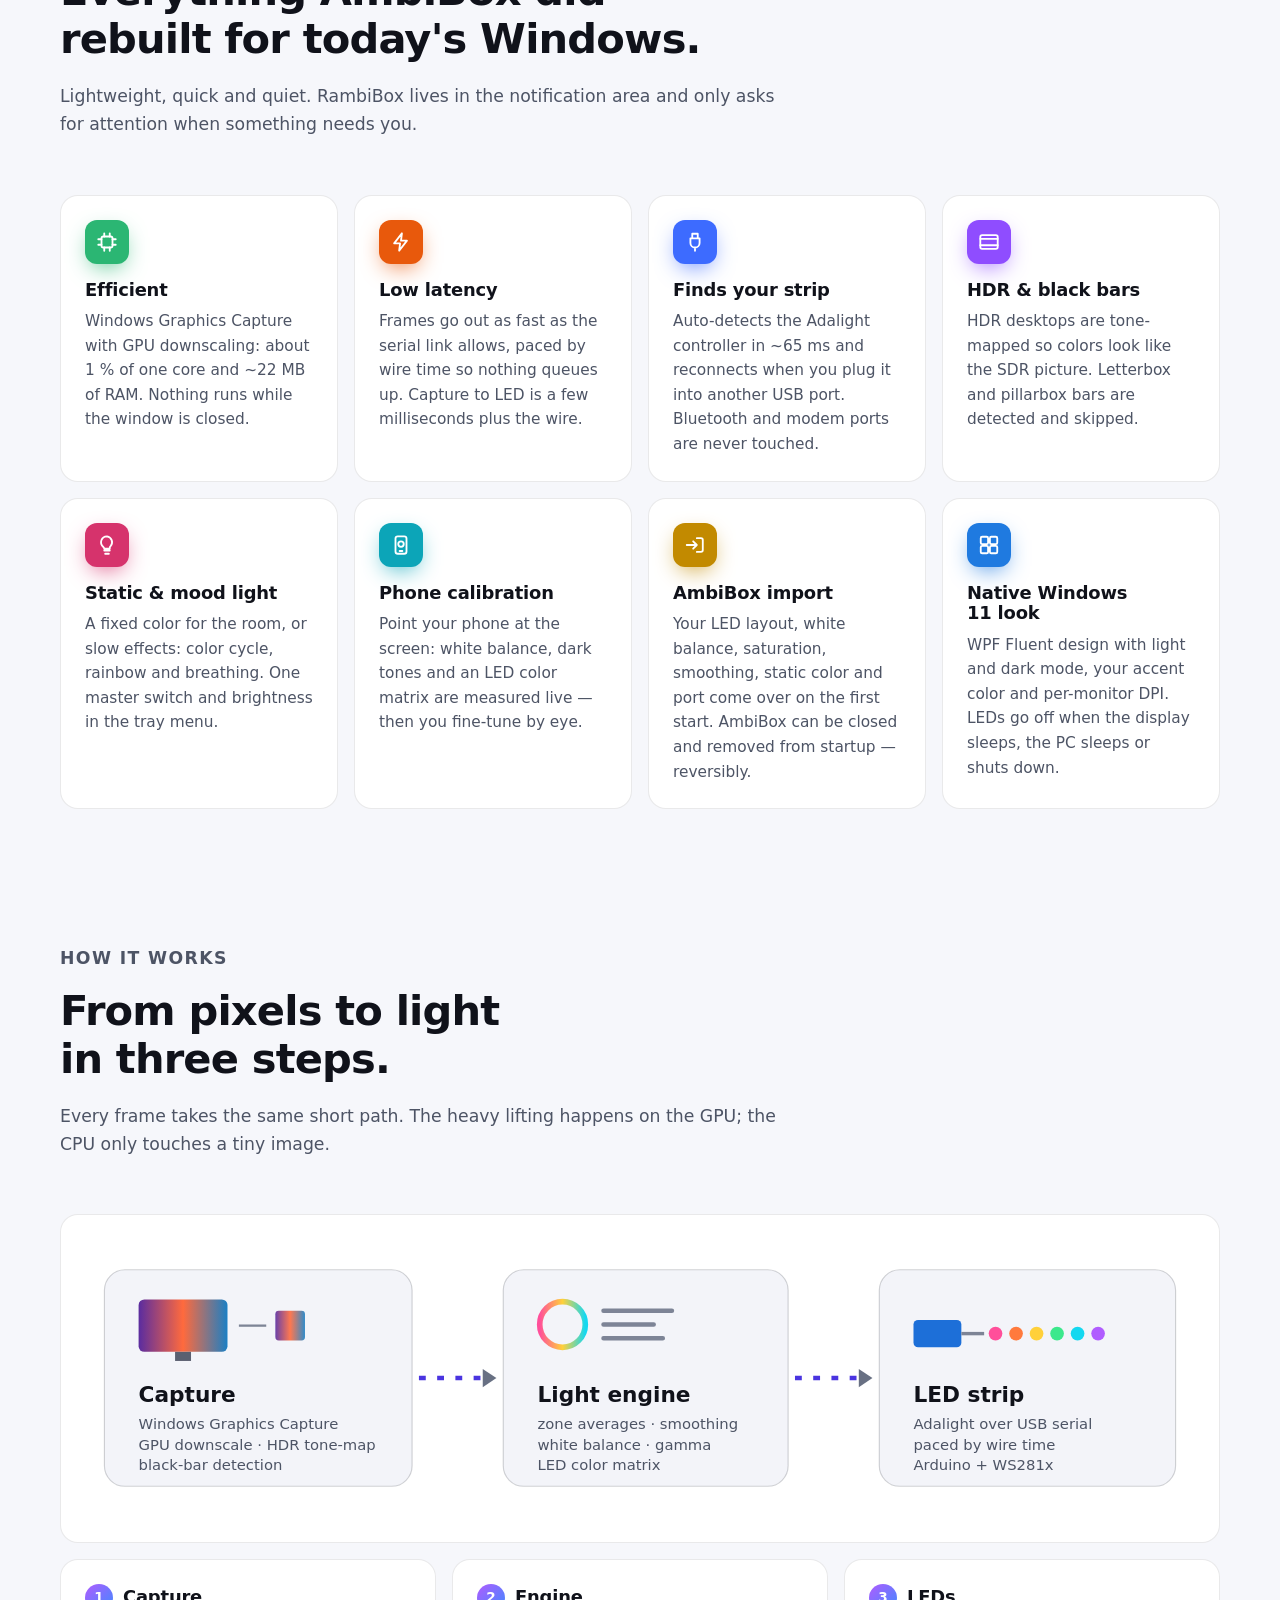
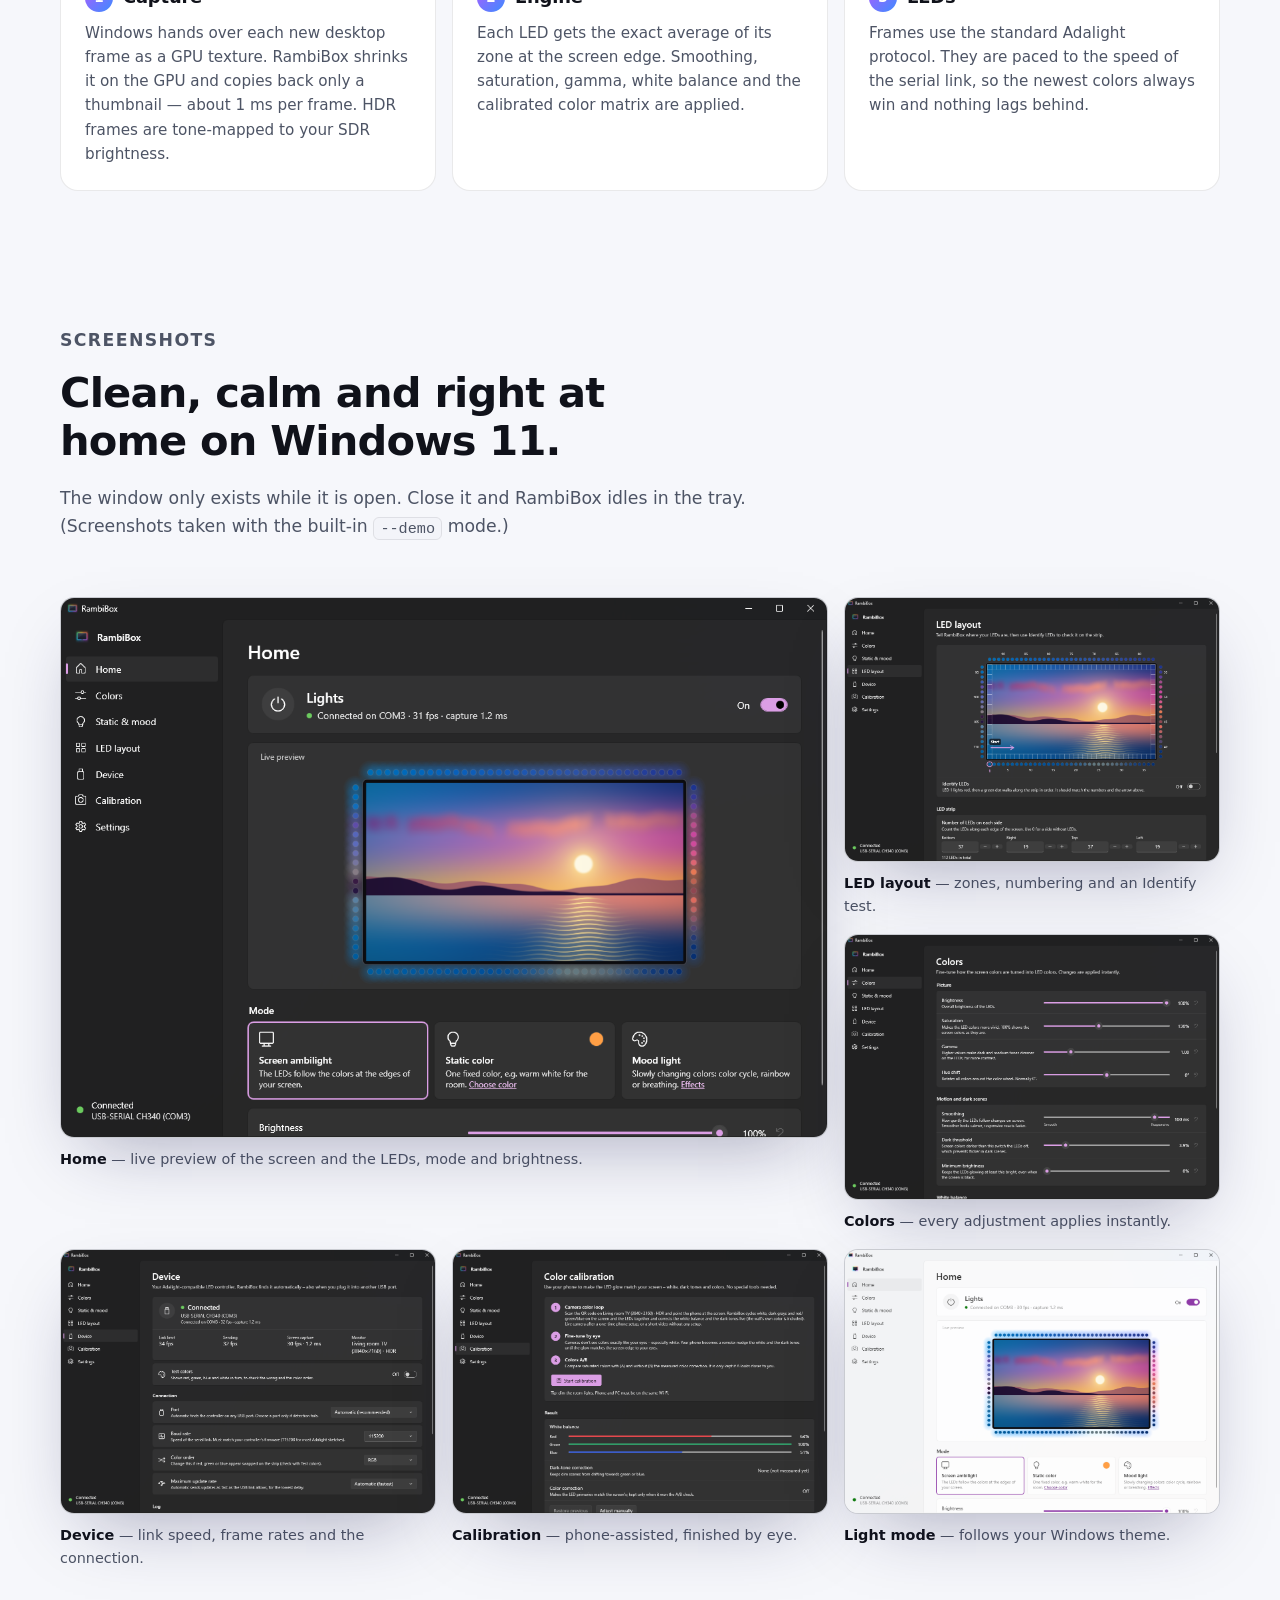
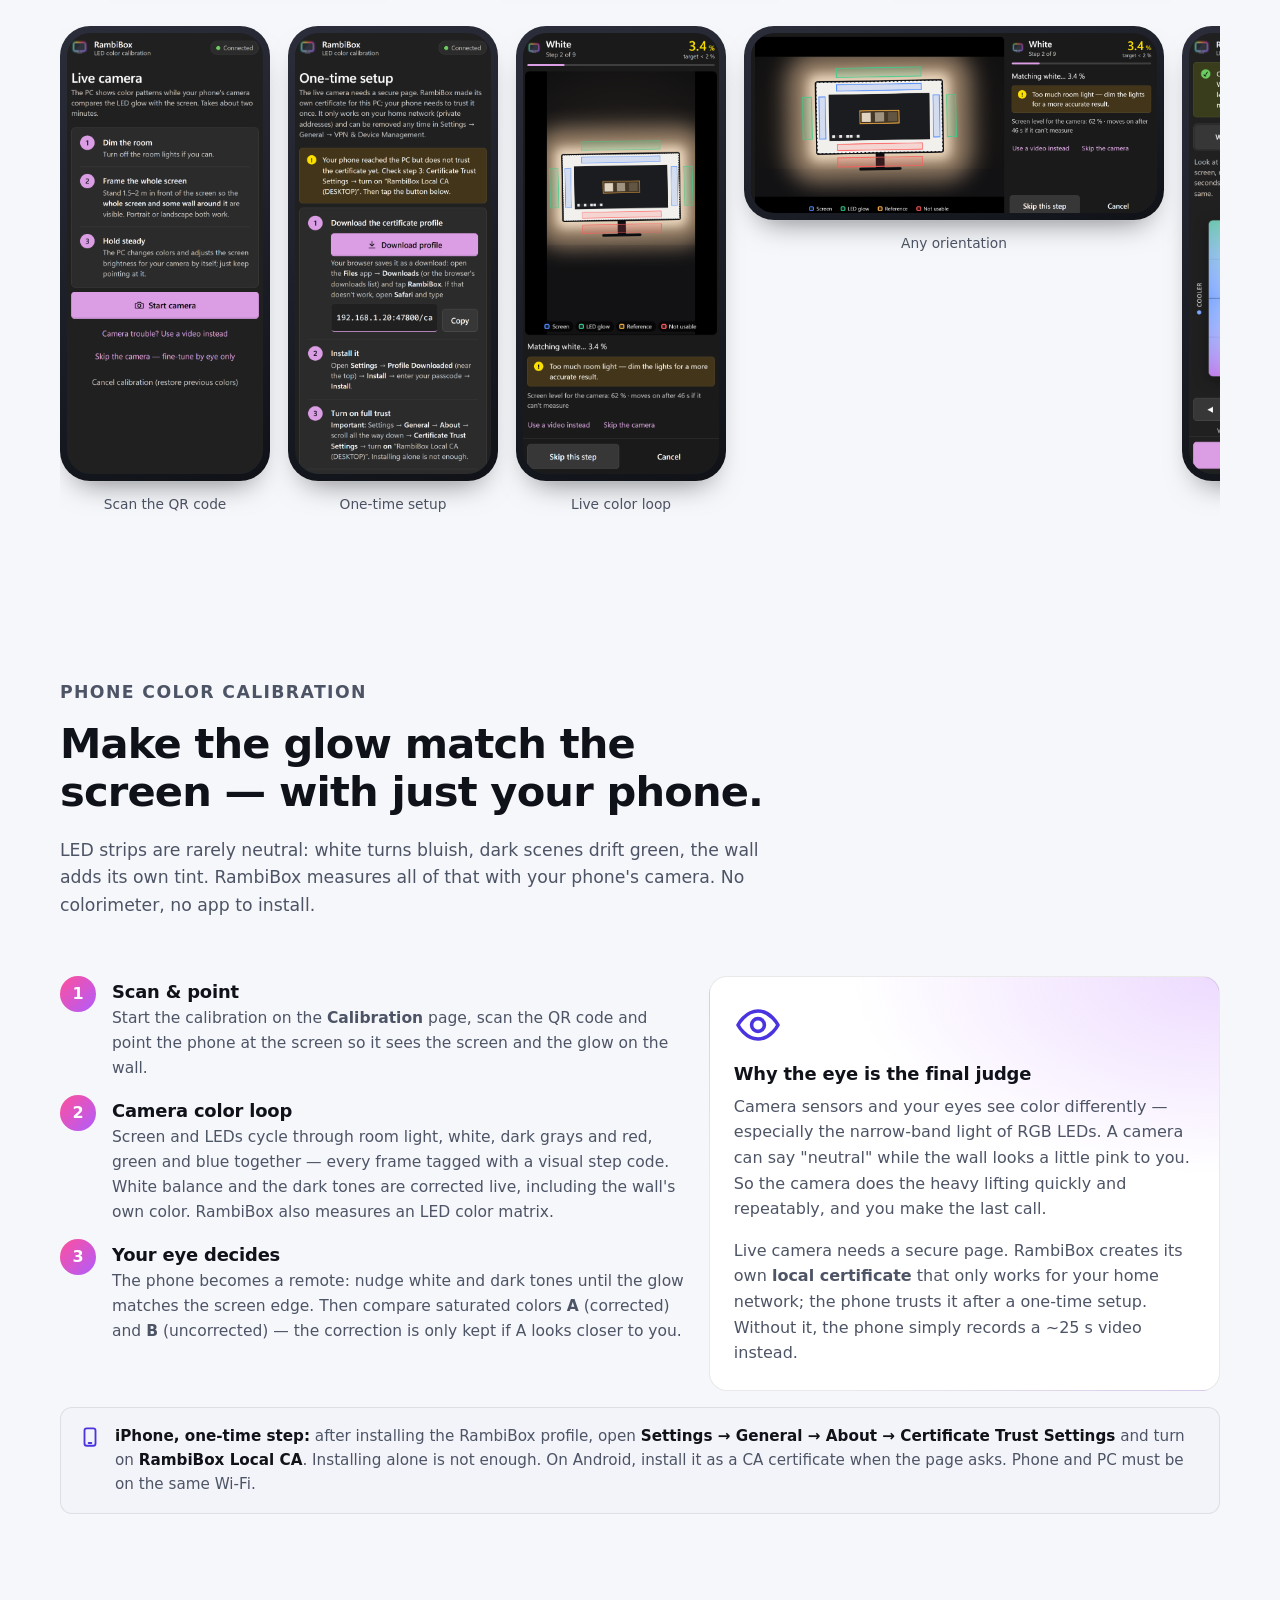
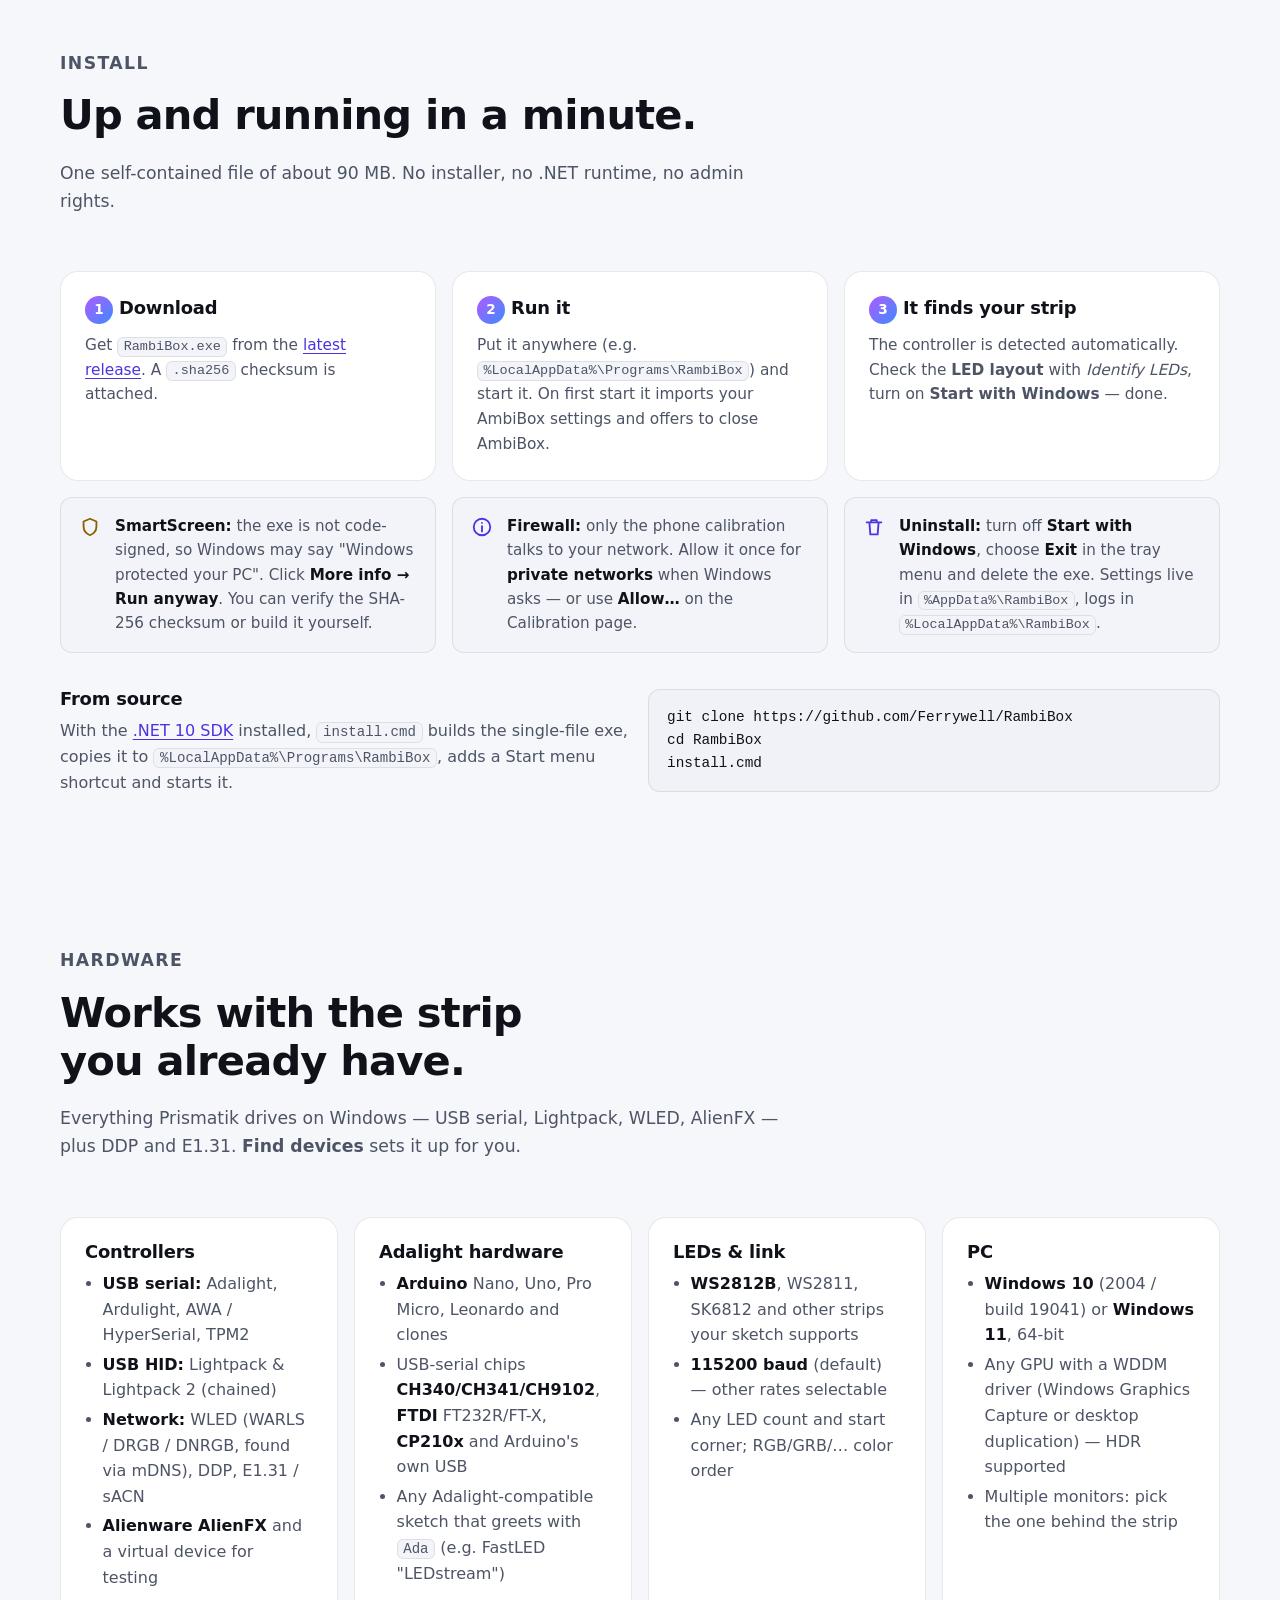
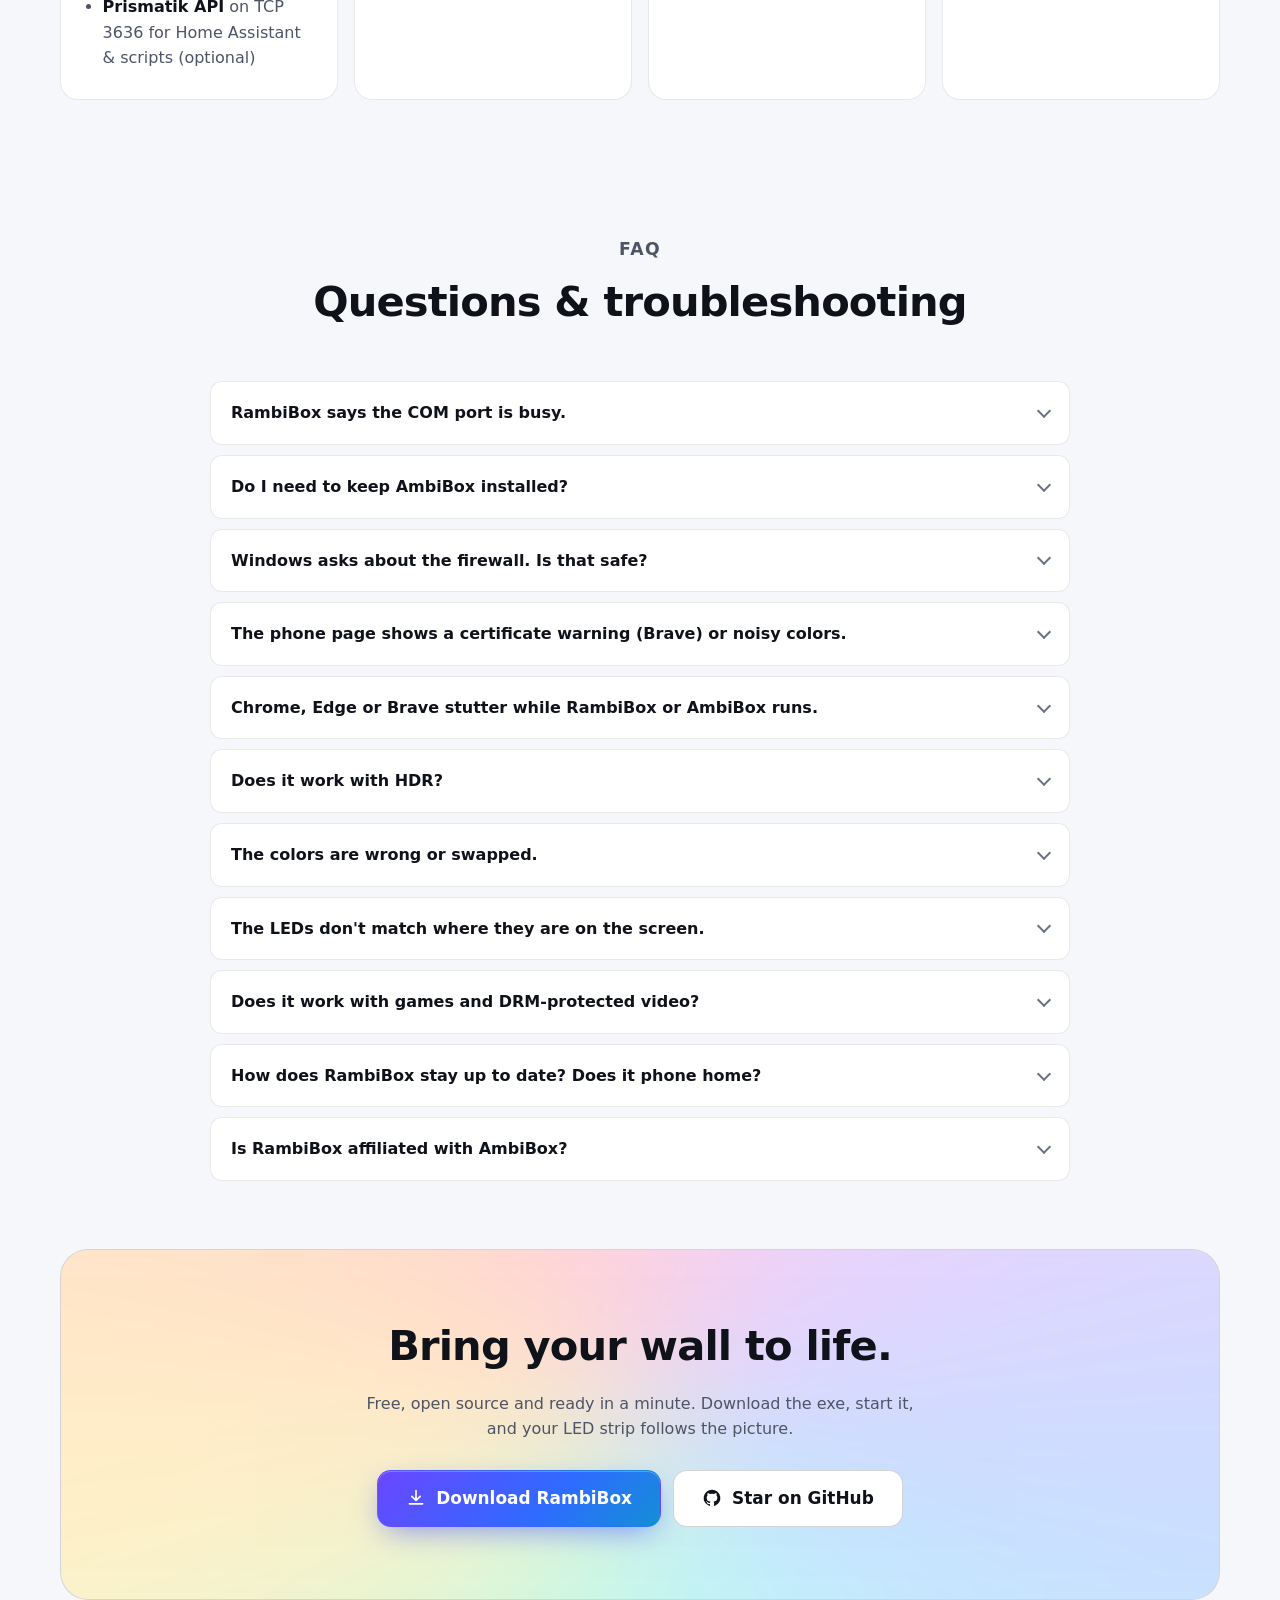
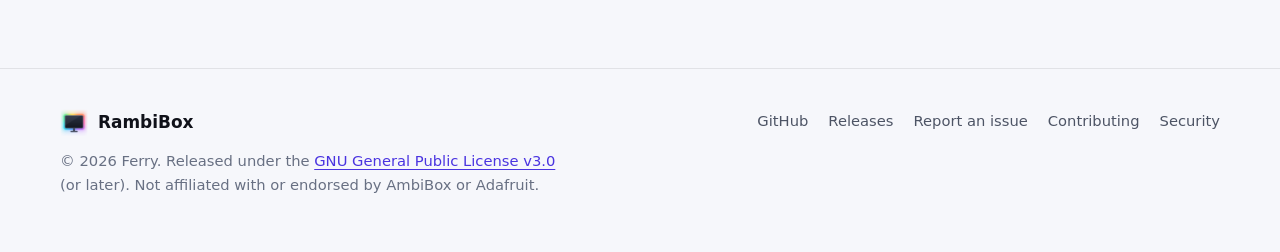
==== commit ffcdf278: "1.2.2: never block on a saturated GPU, ask tray users about updates, .NET 10.0.14, Dependabot - Capt" ====
--- a/docs/index.html
+++ b/docs/index.html
@@ -150,7 +150,7 @@
           <div class="stat"><dt class="visually-hidden">Frame rate</dt><dd style="margin:0"><b>~32 fps</b><span>112 LEDs at 115200 baud</span></dd></div>
           <div class="stat"><dt class="visually-hidden">Capture time</dt><dd style="margin:0"><b>1.2 ms</b><span>screen capture per frame</span></dd></div>
           <div class="stat"><dt class="visually-hidden">Detection time</dt><dd style="margin:0"><b>~65 ms</b><span>to find your controller</span></dd></div>
-          <div class="stat"><dt class="visually-hidden">Memory</dt><dd style="margin:0"><b>~22 MB</b><span>RAM idling in the tray</span></dd></div>
+          <div class="stat"><dt class="visually-hidden">Memory</dt><dd style="margin:0"><b>~30 MB</b><span>RAM idling in the tray</span></dd></div>
         </dl>
         <p class="stats-note">Measured on an RTX 3060 Ti with a CH340 Arduino Nano. With 112 LEDs, the 115200-baud serial link is the limit, not the PC.</p>
       </div>
